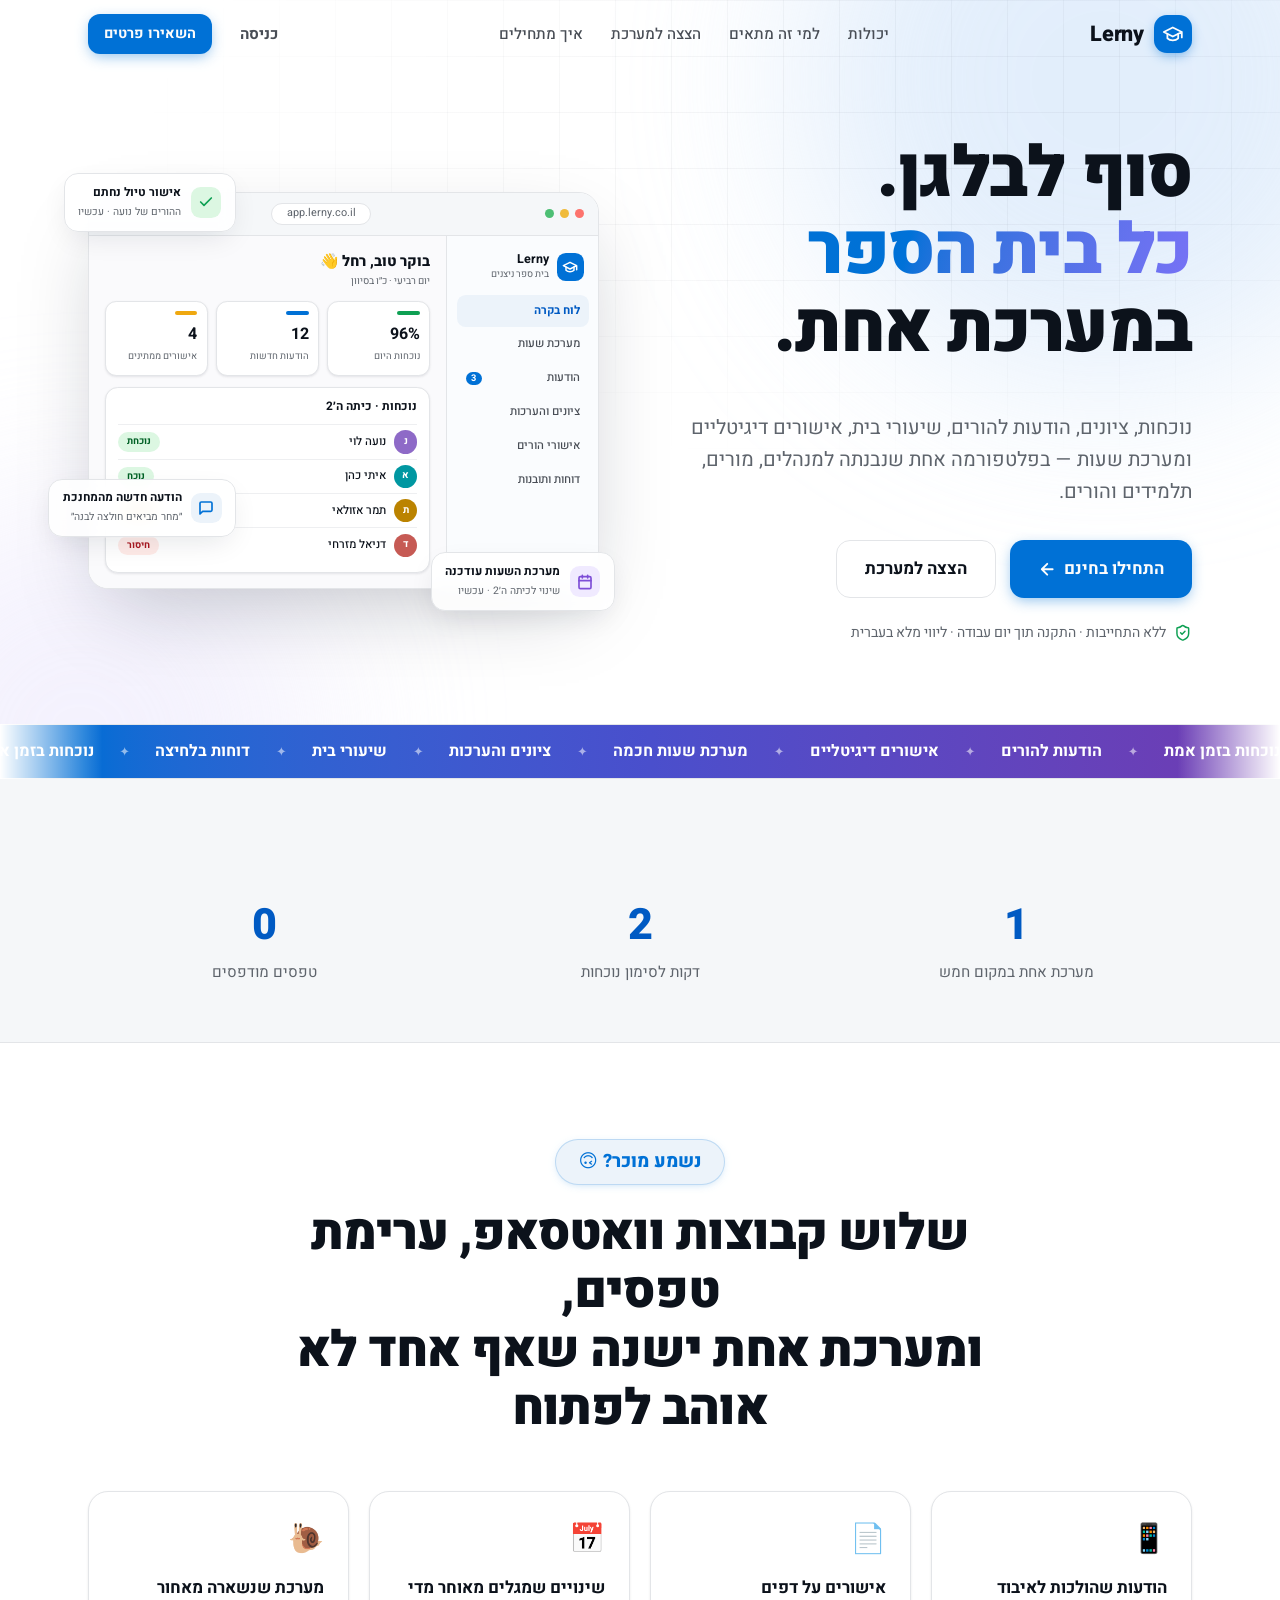
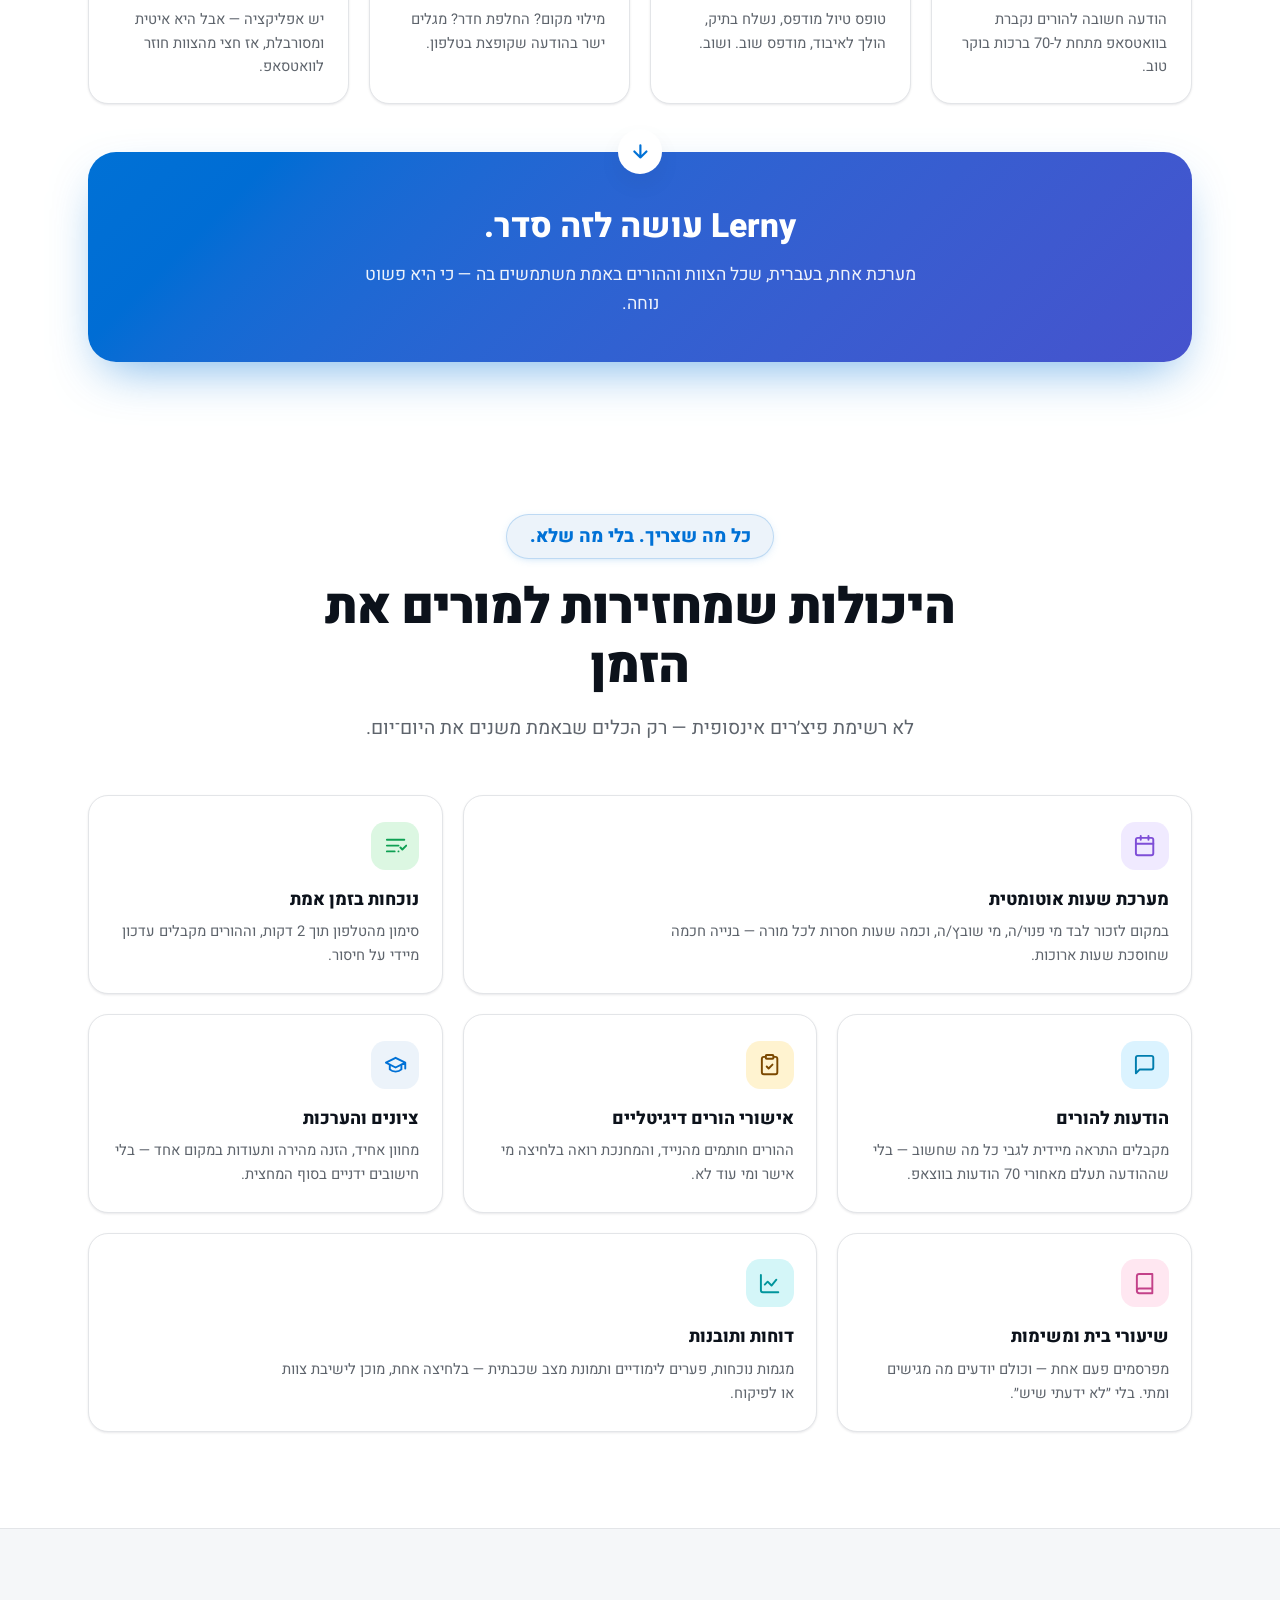
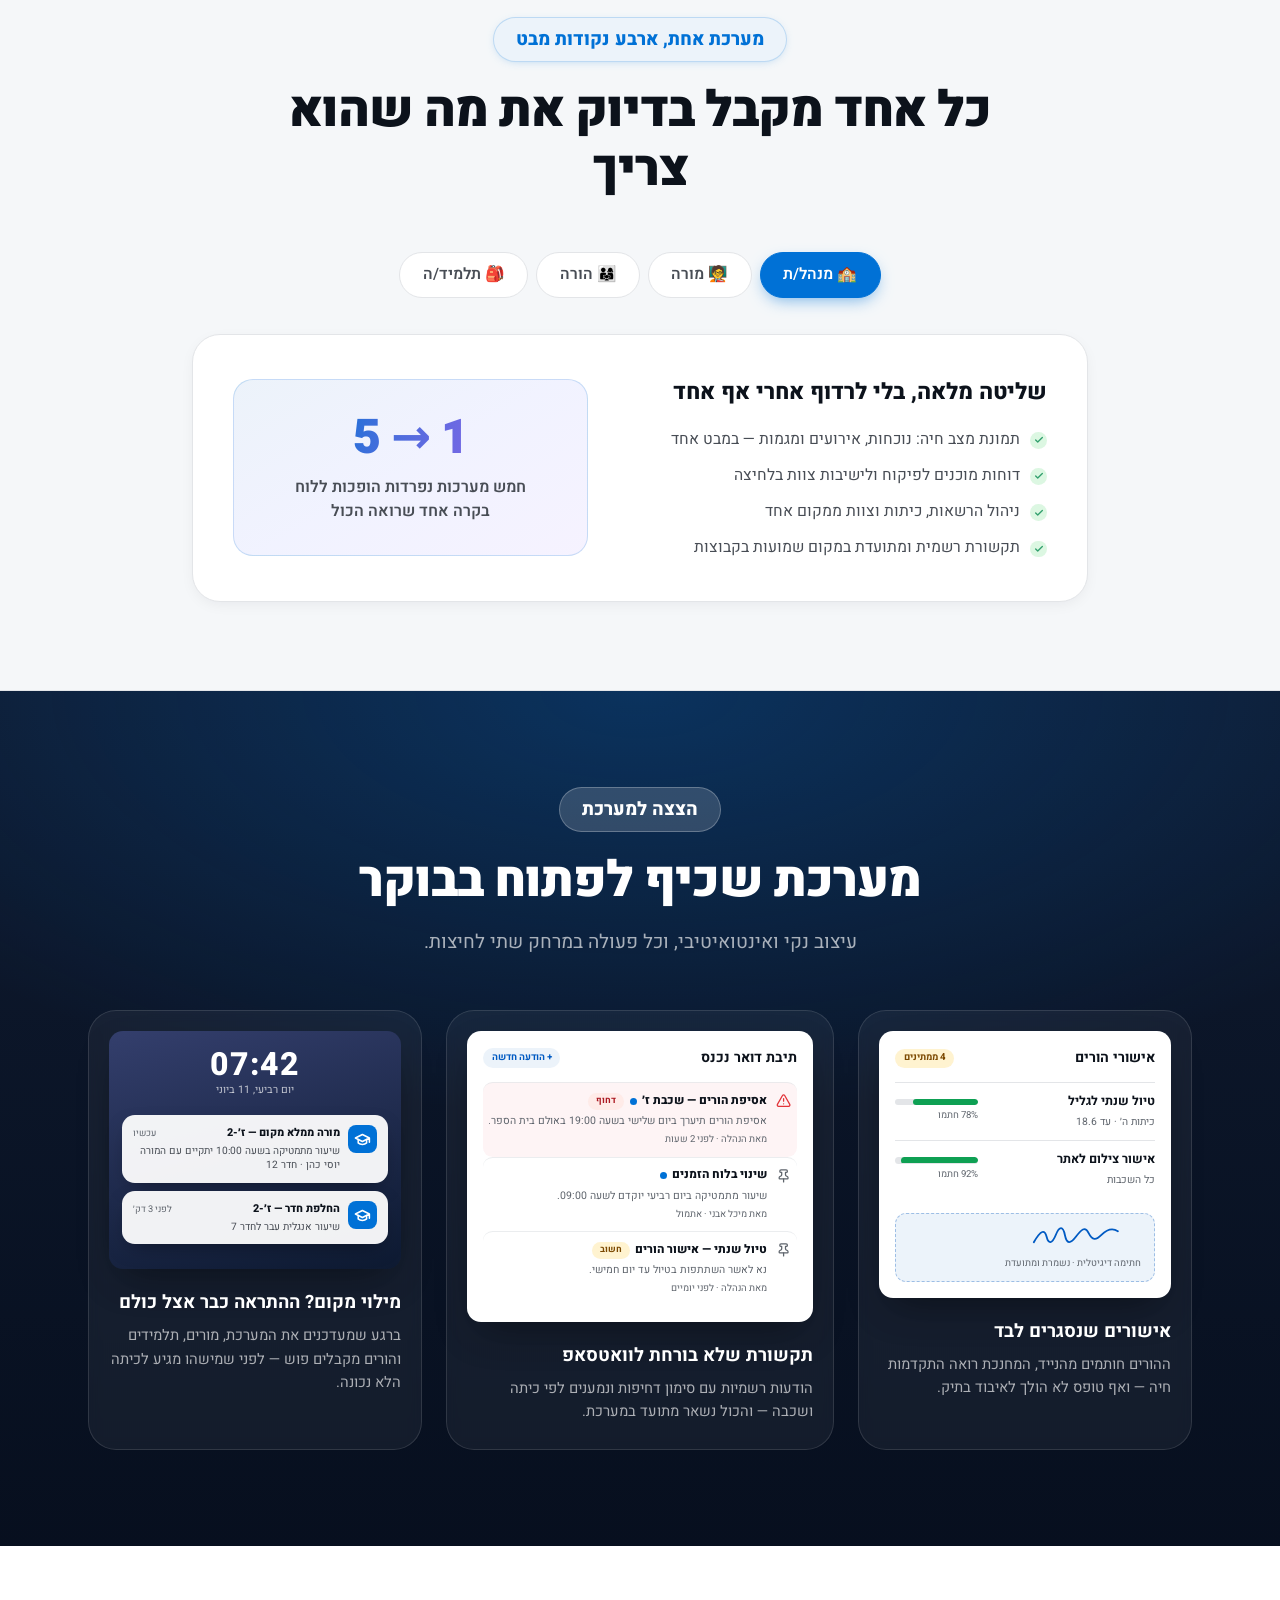
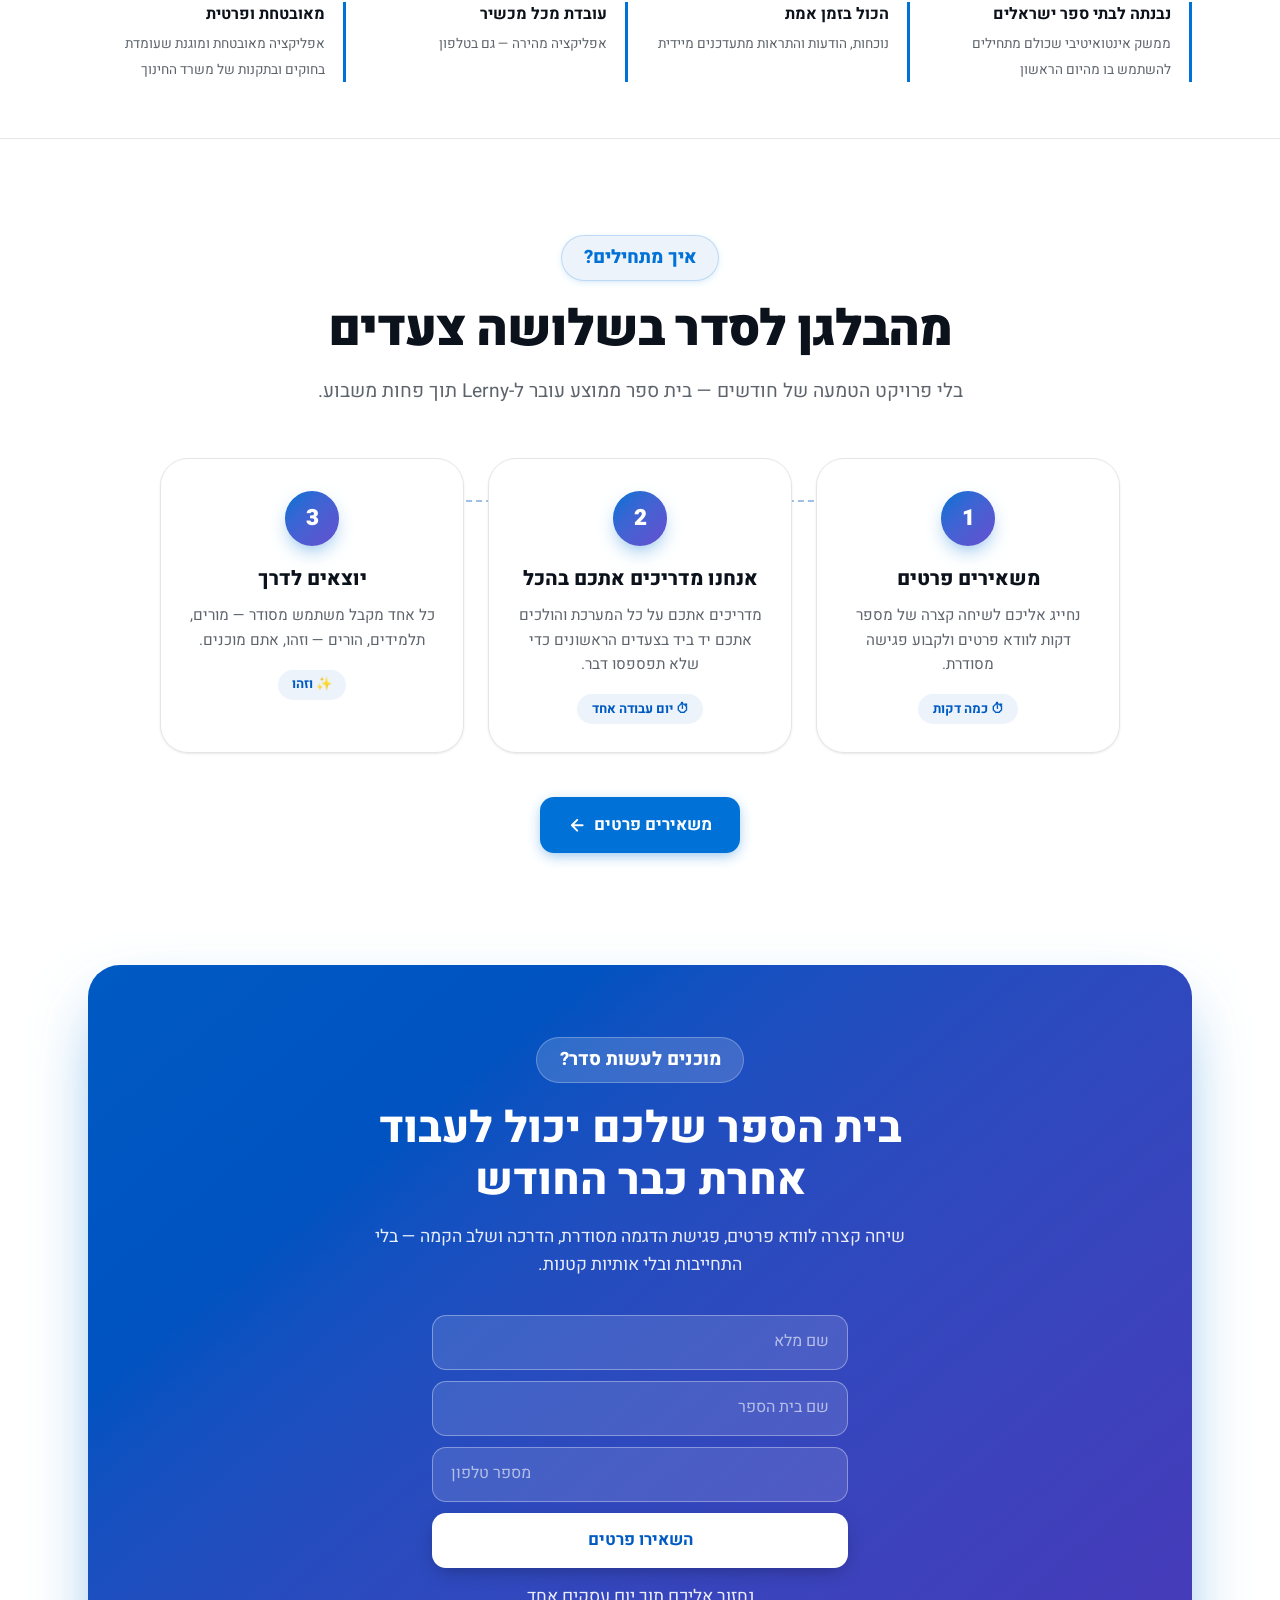
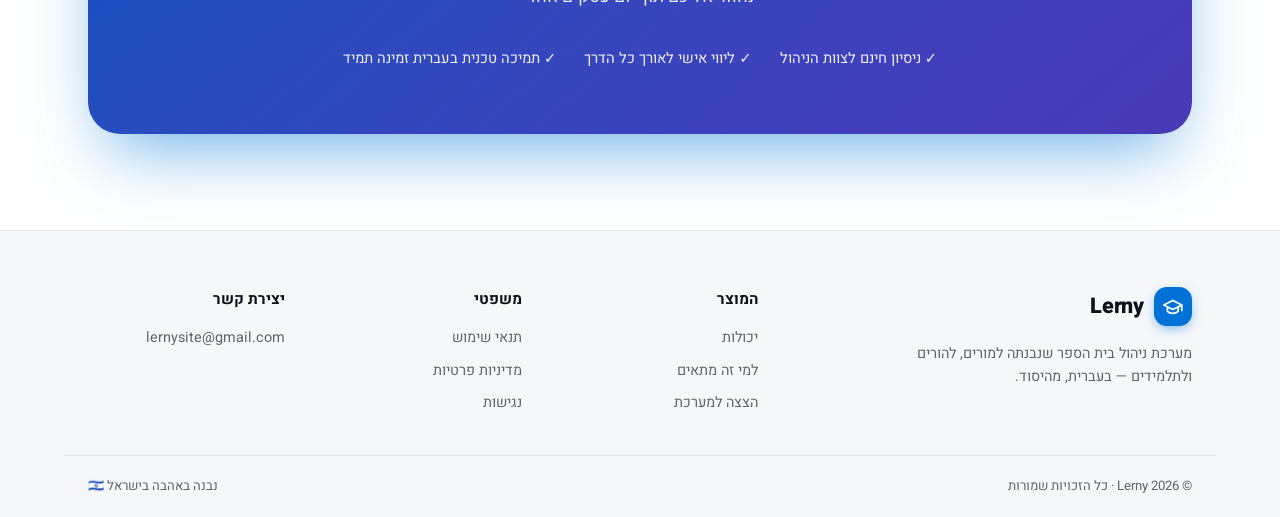
==== index.html @ c2b9a38f "הקשחת אבטחה לטופס: honeypot, הגבלת אורך ו-autocomplete - הוספת שדה honeypot מוסתר (company) לסינון ב" ====
<!doctype html>
<html lang="he" dir="rtl">
<head>
  <meta charset="utf-8" />
  <meta name="viewport" content="width=device-width, initial-scale=1" />
  <title>Lerny — כל בית הספר. מערכת אחת.</title>
  <meta name="description" content="Lerny מאחדת נוכחות, ציונים, הודעות להורים, שיעורי בית ומערכת שעות בפלטפורמה עברית אחת — מודרנית, פשוטה, ובנויה למורים." />
  <meta property="og:title" content="Lerny — מערכת ניהול בית ספר אחת לכל דבר" />
  <meta property="og:description" content="נוכחות, ציונים, הודעות, אישורי הורים ומערכת שעות — במקום אחד, בעברית, בזמן אמת." />
  <meta property="og:type" content="website" />
  <link rel="preconnect" href="https://fonts.googleapis.com" />
  <link rel="preconnect" href="https://fonts.gstatic.com" crossorigin />
  <link href="https://fonts.googleapis.com/css2?family=Heebo:wght@400;500;600;700;800;900&display=swap" rel="stylesheet" />
  <link rel="stylesheet" href="styles.css" />
  <link rel="icon" href="data:image/svg+xml,%3Csvg xmlns='http://www.w3.org/2000/svg' viewBox='0 0 32 32'%3E%3Crect width='32' height='32' rx='8' fill='%233e69dd'/%3E%3Cpath d='M16 8l9 4.5-9 4.5-9-4.5L16 8z' fill='white'/%3E%3Cpath d='M11 15.5v4c0 1.5 2.2 2.7 5 2.7s5-1.2 5-2.7v-4l-5 2.5-5-2.5z' fill='white' opacity='.85'/%3E%3C/svg%3E" />
</head>
<body>

<!-- ===== Header ===== -->
<header class="site-header" id="siteHeader">
  <div class="scroll-progress" id="scrollProgress" aria-hidden="true"></div>
  <div class="container header-inner">
    <a href="#" class="brand" aria-label="Lerny — דף הבית">
      <span class="brand-mark">
        <svg viewBox="0 0 24 24" fill="none" stroke="currentColor" stroke-width="2" stroke-linecap="round" stroke-linejoin="round" aria-hidden="true">
          <path d="M22 10v6M2 10l10-5 10 5-10 5z"/><path d="M6 12v5c3 3 9 3 12 0v-5"/>
        </svg>
      </span>
      <span class="brand-name">Lerny</span>
    </a>

    <nav class="main-nav" id="mainNav" aria-label="ניווט ראשי">
      <a href="#features">יכולות</a>
      <a href="#roles">למי זה מתאים</a>
      <a href="#preview">הצצה למערכת</a>
      <a href="#steps">איך מתחילים</a>
    </nav>

    <div class="header-actions">
      <a href="#pricing" class="btn btn-ghost">כניסה</a>
      <a href="#pricing" class="btn btn-primary btn-sm">השאירו פרטים</a>
      <button class="menu-toggle" id="menuToggle" aria-label="פתיחת תפריט" aria-expanded="false">
        <span></span><span></span><span></span>
      </button>
    </div>
  </div>
</header>

<!-- ===== Hero ===== -->
<section class="hero">
  <div class="hero-bg" aria-hidden="true">
    <div class="blob blob-1"></div>
    <div class="blob blob-2"></div>
    <div class="grid-overlay"></div>
  </div>

  <div class="container hero-inner">
    <div class="hero-copy-top reveal">
      <h1>סוף לבלגן.<br /><span class="text-gradient">כל בית הספר</span> במערכת אחת.</h1>
    </div>

    <!-- Hand-built mockup of the actual app dashboard -->
    <div class="hero-visual reveal" id="heroVisual" aria-hidden="true">
      <div class="app-frame float-slow" id="appFrame">
        <div class="app-titlebar">
          <span class="tb-dot"></span><span class="tb-dot"></span><span class="tb-dot"></span>
          <span class="tb-url">app.lerny.co.il</span>
        </div>
        <div class="app-body">
          <aside class="app-sidebar">
            <div class="app-logo">
              <span class="app-logo-mark">
                <svg viewBox="0 0 24 24" fill="none" stroke="currentColor" stroke-width="2.2" stroke-linecap="round" stroke-linejoin="round"><path d="M22 10v6M2 10l10-5 10 5-10 5z"/><path d="M6 12v5c3 3 9 3 12 0v-5"/></svg>
              </span>
              <span>
                <b>Lerny</b>
                <i>בית ספר ניצנים</i>
              </span>
            </div>
            <div class="app-nav">
              <span class="active">לוח בקרה</span>
              <span>מערכת שעות</span>
              <span>הודעות <em class="nav-badge">3</em></span>
              <span>ציונים והערכות</span>
              <span>אישורי הורים</span>
              <span>דוחות ותובנות</span>
            </div>
          </aside>
          <main class="app-main">
            <div class="app-page-title">בוקר טוב, רחל 👋<small>יום רביעי · כ״ו בסיוון</small></div>
            <div class="app-stats">
              <div class="app-stat">
                <i class="stat-ic ic-green"></i>
                <b>96%</b><span>נוכחות היום</span>
              </div>
              <div class="app-stat">
                <i class="stat-ic ic-blue"></i>
                <b>12</b><span>הודעות חדשות</span>
              </div>
              <div class="app-stat">
                <i class="stat-ic ic-amber"></i>
                <b>4</b><span>אישורים ממתינים</span>
              </div>
            </div>
            <div class="app-panel">
              <div class="app-panel-title">נוכחות · כיתה ה׳2</div>
              <div class="app-row"><span class="avatar av-1">נ</span> נועה לוי <em class="chip chip-green">נוכחת</em></div>
              <div class="app-row"><span class="avatar av-2">א</span> איתי כהן <em class="chip chip-green">נוכח</em></div>
              <div class="app-row"><span class="avatar av-3">ת</span> תמר אזולאי <em class="chip chip-amber">איחור</em></div>
              <div class="app-row"><span class="avatar av-4">ד</span> דניאל מזרחי <em class="chip chip-red">חיסור</em></div>
            </div>
          </main>
        </div>
      </div>

      <!-- Floating cards around the mockup -->
      <div class="float-card float-card-1 float-mid">
        <span class="fc-icon fc-green">
          <svg viewBox="0 0 24 24" fill="none" stroke="currentColor" stroke-width="2.5" stroke-linecap="round" stroke-linejoin="round"><path d="M20 6 9 17l-5-5"/></svg>
        </span>
        <span><b>אישור טיול נחתם</b><i>ההורים של נועה · עכשיו</i></span>
      </div>
      <div class="float-card float-card-2 float-fast">
        <span class="fc-icon fc-blue">
          <svg viewBox="0 0 24 24" fill="none" stroke="currentColor" stroke-width="2.5" stroke-linecap="round" stroke-linejoin="round"><path d="M21 15a2 2 0 0 1-2 2H7l-4 4V5a2 2 0 0 1 2-2h14a2 2 0 0 1 2 2z"/></svg>
        </span>
        <span><b>הודעה חדשה מהמחנכת</b><i>״מחר מביאים חולצה לבנה״</i></span>
      </div>
      <div class="float-card float-card-3 float-slow2">
        <span class="fc-icon fc-violet">
          <svg viewBox="0 0 24 24" fill="none" stroke="currentColor" stroke-width="2.5" stroke-linecap="round" stroke-linejoin="round"><rect width="18" height="18" x="3" y="4" rx="2"/><path d="M16 2v4M8 2v4M3 10h18"/></svg>
        </span>
        <span><b>מערכת השעות עודכנה</b><i>שינוי לכיתה ה׳2 · עכשיו</i></span>
      </div>
    </div>

    <div class="hero-copy-bot reveal">
      <p class="hero-sub">
        נוכחות, ציונים, הודעות להורים, שיעורי בית, אישורים דיגיטליים ומערכת שעות —
        בפלטפורמה אחת שנבנתה למנהלים, מורים, תלמידים והורים.
      </p>
      <div class="hero-ctas">
        <a href="#pricing" class="btn btn-primary btn-lg">התחילו בחינם<svg viewBox="0 0 24 24" fill="none" stroke="currentColor" stroke-width="2.5" stroke-linecap="round" stroke-linejoin="round" aria-hidden="true"><path d="M19 12H5M12 19l-7-7 7-7"/></svg></a>
        <a href="#preview" class="btn btn-outline btn-lg">הצצה למערכת</a>
      </div>
      <div class="hero-trust">
        <svg viewBox="0 0 24 24" fill="none" stroke="currentColor" stroke-width="2" stroke-linecap="round" stroke-linejoin="round" aria-hidden="true"><path d="M20 13c0 5-3.5 7.5-7.66 8.95a1 1 0 0 1-.67-.01C7.5 20.5 4 18 4 13V6a1 1 0 0 1 1-1c2 0 4.5-1.2 6.24-2.72a1.17 1.17 0 0 1 1.52 0C14.51 3.81 17 5 19 5a1 1 0 0 1 1 1z"/><path d="m9 12 2 2 4-4"/></svg>
        ללא התחייבות · התקנה תוך יום עבודה · ליווי מלא בעברית
      </div>
    </div>
  </div>
</section>

<!-- ===== Ticker strip ===== -->
<div class="ticker" aria-hidden="true">
  <div class="ticker-track">
    <span>נוכחות בזמן אמת</span><i>✦</i>
    <span>הודעות להורים</span><i>✦</i>
    <span>אישורים דיגיטליים</span><i>✦</i>
    <span>מערכת שעות חכמה</span><i>✦</i>
    <span>ציונים והערכות</span><i>✦</i>
    <span>שיעורי בית</span><i>✦</i>
    <span>דוחות בלחיצה</span><i>✦</i>
    <span>נוכחות בזמן אמת</span><i>✦</i>
    <span>הודעות להורים</span><i>✦</i>
    <span>אישורים דיגיטליים</span><i>✦</i>
    <span>מערכת שעות חכמה</span><i>✦</i>
    <span>ציונים והערכות</span><i>✦</i>
    <span>שיעורי בית</span><i>✦</i>
    <span>דוחות בלחיצה</span><i>✦</i>
  </div>
</div>

<!-- ===== Numbers that matter ===== -->
<section class="stats-bar">
  <div class="container">
    <p class="stats-kicker reveal">ככה נראה סדר, במספרים</p>
    <div class="stats-grid reveal">
      <div class="stat"><b data-count="1">0</b><span>מערכת אחת במקום חמש</span></div>
      <div class="stat"><b data-count="2">0</b><span>דקות לסימון נוכחות</span></div>
      <div class="stat"><b data-count="0">0</b><span>טפסים מודפסים</span></div>
    </div>
  </div>
</section>

<!-- ===== Problem → Solution ===== -->
<section class="problem" id="problem">
  <div class="container">
    <div class="section-head reveal">
      <span class="eyebrow">נשמע מוכר? 🙃</span>
      <h2>שלוש קבוצות וואטסאפ, ערימת טפסים,<br />ומערכת אחת ישנה שאף אחד לא אוהב לפתוח</h2>
    </div>

    <div class="problem-grid">
      <div class="problem-card reveal">
        <span class="problem-emoji">📱</span>
        <h3>הודעות שהולכות לאיבוד</h3>
        <p>הודעה חשובה להורים נקברת בוואטסאפ מתחת ל-70 ברכות בוקר טוב.</p>
      </div>
      <div class="problem-card reveal">
        <span class="problem-emoji">📄</span>
        <h3>אישורים על דפים</h3>
        <p>טופס טיול מודפס, נשלח בתיק, הולך לאיבוד, מודפס שוב. ושוב.</p>
      </div>
      <div class="problem-card reveal">
        <span class="problem-emoji">📅</span>
        <h3>שינויים שמגלים מאוחר מדי</h3>
        <p>מילוי מקום? החלפת חדר? מגלים ישר בהודעה שקופצת בטלפון.</p>
      </div>
      <div class="problem-card reveal">
        <span class="problem-emoji">🐌</span>
        <h3>מערכת שנשארה מאחור</h3>
        <p>יש אפליקציה — אבל היא איטית ומסורבלת, אז חצי מהצוות חוזר לוואטסאפ.</p>
      </div>
    </div>

    <div class="solution-banner reveal">
      <div class="solution-arrow" aria-hidden="true">
        <svg viewBox="0 0 24 24" fill="none" stroke="currentColor" stroke-width="2.5" stroke-linecap="round" stroke-linejoin="round"><path d="M12 5v14M5 12l7 7 7-7"/></svg>
      </div>
      <h3>Lerny עושה לזה סדר.</h3>
      <p>מערכת אחת, בעברית, שכל הצוות וההורים באמת משתמשים בה — כי היא פשוט נוחה.</p>
    </div>
  </div>
</section>

<!-- ===== Features ===== -->
<section class="features" id="features">
  <div class="container">
    <div class="section-head reveal">
      <span class="eyebrow">כל מה שצריך. בלי מה שלא.</span>
      <h2>היכולות שמחזירות למורים את הזמן</h2>
      <p class="section-sub">לא רשימת פיצ׳רים אינסופית — רק הכלים שבאמת משנים את היום־יום.</p>
    </div>

    <div class="features-grid">
      <article class="feature-card feature-wide feature-hot reveal">
        <span class="feature-icon fi-violet">
          <svg viewBox="0 0 24 24" fill="none" stroke="currentColor" stroke-width="2" stroke-linecap="round" stroke-linejoin="round"><rect width="18" height="18" x="3" y="4" rx="2"/><path d="M16 2v4M8 2v4M3 10h18"/></svg>
        </span>
        <h3>מערכת שעות אוטומטית</h3>
        <p>במקום לזכור לבד מי פנוי/ה, מי שובץ/ה, וכמה שעות חסרות לכל מורה — בנייה חכמה שחוסכת שעות ארוכות.</p>
      </article>

      <article class="feature-card reveal">
        <span class="feature-icon fi-green">
          <svg viewBox="0 0 24 24" fill="none" stroke="currentColor" stroke-width="2" stroke-linecap="round" stroke-linejoin="round"><path d="M11 18H3M15 18h.01M3 12h12M3 6h18"/><path d="m17 14 2 2 4-4" /></svg>
        </span>
        <h3>נוכחות בזמן אמת</h3>
        <p>סימון מהטלפון תוך 2 דקות, וההורים מקבלים עדכון מיידי על חיסור.</p>
      </article>

      <article class="feature-card reveal">
        <span class="feature-icon fi-sky">
          <svg viewBox="0 0 24 24" fill="none" stroke="currentColor" stroke-width="2" stroke-linecap="round" stroke-linejoin="round"><path d="M21 15a2 2 0 0 1-2 2H7l-4 4V5a2 2 0 0 1 2-2h14a2 2 0 0 1 2 2z"/></svg>
        </span>
        <h3>הודעות להורים</h3>
        <p>מקבלים התראה מיידית לגבי כל מה שחשוב — בלי שההודעה תעלם מאחורי 70 הודעות בווצאפ.</p>
      </article>

      <article class="feature-card reveal">
        <span class="feature-icon fi-amber">
          <svg viewBox="0 0 24 24" fill="none" stroke="currentColor" stroke-width="2" stroke-linecap="round" stroke-linejoin="round"><path d="M15 2H9a1 1 0 0 0-1 1v2a1 1 0 0 0 1 1h6a1 1 0 0 0 1-1V3a1 1 0 0 0-1-1z"/><path d="M16 4h2a2 2 0 0 1 2 2v14a2 2 0 0 1-2 2H6a2 2 0 0 1-2-2V6a2 2 0 0 1 2-2h2"/><path d="m9 14 2 2 4-4"/></svg>
        </span>
        <h3>אישורי הורים דיגיטליים</h3>
        <p>ההורים חותמים מהנייד, והמחנכת רואה בלחיצה מי אישר ומי עוד לא.</p>
      </article>

      <article class="feature-card reveal">
        <span class="feature-icon fi-blue">
          <svg viewBox="0 0 24 24" fill="none" stroke="currentColor" stroke-width="2" stroke-linecap="round" stroke-linejoin="round"><path d="M22 10v6M2 10l10-5 10 5-10 5z"/><path d="M6 12v5c3 3 9 3 12 0v-5"/></svg>
        </span>
        <h3>ציונים והערכות</h3>
        <p>מחוון אחיד, הזנה מהירה ותעודות במקום אחד — בלי חישובים ידניים בסוף המחצית.</p>
      </article>

      <article class="feature-card reveal">
        <span class="feature-icon fi-rose">
          <svg viewBox="0 0 24 24" fill="none" stroke="currentColor" stroke-width="2" stroke-linecap="round" stroke-linejoin="round"><path d="M4 19.5v-15A2.5 2.5 0 0 1 6.5 2H20v20H6.5a2.5 2.5 0 0 1 0-5H20"/></svg>
        </span>
        <h3>שיעורי בית ומשימות</h3>
        <p>מפרסמים פעם אחת — וכולם יודעים מה מגישים ומתי. בלי ״לא ידעתי שיש״.</p>
      </article>

      <article class="feature-card feature-wide reveal">
        <span class="feature-icon fi-teal">
          <svg viewBox="0 0 24 24" fill="none" stroke="currentColor" stroke-width="2" stroke-linecap="round" stroke-linejoin="round"><path d="M3 3v16a2 2 0 0 0 2 2h16"/><path d="M7 13l3-3 4 4 5-6"/></svg>
        </span>
        <h3>דוחות ותובנות</h3>
        <p>מגמות נוכחות, פערים לימודיים ותמונת מצב שכבתית — בלחיצה אחת, מוכן לישיבת צוות או לפיקוח.</p>
      </article>
    </div>
  </div>
</section>

<!-- ===== Role-based value ===== -->
<section class="roles" id="roles">
  <div class="container">
    <div class="section-head reveal">
      <span class="eyebrow">מערכת אחת, ארבע נקודות מבט</span>
      <h2>כל אחד מקבל בדיוק את מה שהוא צריך</h2>
    </div>

    <div class="roles-tabs reveal" role="tablist" aria-label="בחירת תפקיד">
      <button class="role-tab active" role="tab" aria-selected="true" data-role="principal">🏫 מנהל/ת</button>
      <button class="role-tab" role="tab" aria-selected="false" data-role="teacher">🧑‍🏫 מורה</button>
      <button class="role-tab" role="tab" aria-selected="false" data-role="parent">👨‍👩‍👧 הורה</button>
      <button class="role-tab" role="tab" aria-selected="false" data-role="student">🎒 תלמיד/ה</button>
    </div>

    <div class="role-panels reveal">
      <div class="role-panel active" data-role="principal" role="tabpanel">
        <div class="role-text">
          <h3>שליטה מלאה, בלי לרדוף אחרי אף אחד</h3>
          <ul>
            <li>תמונת מצב חיה: נוכחות, אירועים ומגמות — במבט אחד</li>
            <li>דוחות מוכנים לפיקוח ולישיבות צוות בלחיצה</li>
            <li>ניהול הרשאות, כיתות וצוות ממקום אחד</li>
            <li>תקשורת רשמית ומתועדת במקום שמועות בקבוצות</li>
          </ul>
        </div>
        <div class="role-stat">
          <b dir="ltr">5 → 1</b>
          <span>חמש מערכות נפרדות הופכות ללוח בקרה אחד שרואה הכול</span>
        </div>
      </div>

      <div class="role-panel" data-role="teacher" role="tabpanel">
        <div class="role-text">
          <h3>פחות ניירת, יותר הוראה</h3>
          <ul>
            <li>נוכחות, ציונים ושיעורי בית — הכול מהטלפון, גם באמצע שיעור</li>
            <li>הודעה אחת להורי הכיתה במקום עשרות הודעות פרטיות</li>
            <li>אישורי הורים נסגרים לבד — בלי לרדוף אחרי טפסים</li>
            <li>דוחות נוכחות ותובנות לימודיות — מוכנים בלחיצה אחת</li>
          </ul>
        </div>
        <div class="role-stat">
          <b>2 דקות</b>
          <span>מהרגע שנכנסים לכיתה ועד שהנוכחות מסומנת וההורים מעודכנים</span>
        </div>
      </div>

      <div class="role-panel" data-role="parent" role="tabpanel">
        <div class="role-text">
          <h3>סוף־סוף יודעים מה קורה בבית הספר</h3>
          <ul>
            <li>עדכון מיידי על נוכחות, ציונים והודעות — בלי לחייג לבית הספר</li>
            <li>חתימה דיגיטלית על אישורים תוך שניות, מכל מקום</li>
            <li>מערכת השעות ושיעורי הבית של הילד — תמיד בכיס</li>
            <li>כל ההתכתבות הרשמית עם בית הספר — מסודרת ומתועדת במקום אחד</li>
          </ul>
        </div>
        <div class="role-stat">
          <b>0 קבוצות</b>
          <span>כל מה שחשוב מגיע בערוץ רשמי אחד — בלי לסנן מאות הודעות</span>
        </div>
      </div>

      <div class="role-panel" data-role="student" role="tabpanel">
        <div class="role-text">
          <h3>הכול ברור, שום דבר לא מפתיע</h3>
          <ul>
            <li>מערכת שעות מעודכנת — כולל שינויים של הרגע האחרון</li>
            <li>שיעורי בית ומועדי הגשה במקום אחד, עם תזכורות</li>
            <li>ציונים והערכות ברגע שהם מתפרסמים</li>
            <li>עדכונים מהמחנכת — ישירות לטלפון, בלי לפספס כלום</li>
          </ul>
        </div>
        <div class="role-stat">
          <b>מקום אחד</b>
          <span>מערכת, שיעורי בית, ציונים ועדכונים — פותחים בבוקר ויודעים הכול</span>
        </div>
      </div>
    </div>
  </div>
</section>

<!-- ===== Live preview ===== -->
<section class="preview" id="preview">
  <div class="container">
    <div class="section-head section-head-light reveal">
      <span class="eyebrow eyebrow-light">הצצה למערכת</span>
      <h2>מערכת שכיף לפתוח בבוקר</h2>
      <p class="section-sub">עיצוב נקי ואינטואיטיבי, וכל פעולה במרחק שתי לחיצות.</p>
    </div>

    <div class="preview-grid">
      <div class="preview-card reveal" >
        <div class="mini-app">
          <div class="mini-head"><b>אישורי הורים</b><span class="chip chip-amber">4 ממתינים</span></div>
          <div class="mini-row">
            <span><b>טיול שנתי לגליל</b><i>כיתות ה׳ · עד 18.6</i></span>
            <span class="mini-progress"><i style="--p:78%"></i><em>78% חתמו</em></span>
          </div>
          <div class="mini-row">
            <span><b>אישור צילום לאתר</b><i>כל השכבות</i></span>
            <span class="mini-progress"><i style="--p:92%"></i><em>92% חתמו</em></span>
          </div>
          <div class="mini-signature">
            <svg viewBox="0 0 120 28" fill="none" stroke="currentColor" stroke-width="2" stroke-linecap="round"><path class="sig-path" d="M4 20c8-14 12-14 14-6s6 8 10-2 8-10 10 0 6 10 12 2 10-12 14-4 8 8 14 2 12-8 18-4"/></svg>
            <span>חתימה דיגיטלית · נשמרת ומתועדת</span>
          </div>
        </div>
        <h3>אישורים שנסגרים לבד</h3>
        <p>ההורים חותמים מהנייד, המחנכת רואה התקדמות חיה — ואף טופס לא הולך לאיבוד בתיק.</p>
      </div>

      <div class="preview-card reveal">
        <div class="mini-app">
          <div class="mini-head"><b>תיבת דואר נכנס</b><span class="chip chip-blue">+ הודעה חדשה</span></div>
          <div class="msg-item msg-urgent">
            <span class="msg-ic msg-ic-alert">
              <svg viewBox="0 0 24 24" fill="none" stroke="currentColor" stroke-width="2" stroke-linecap="round" stroke-linejoin="round"><path d="m21.73 18-8-14a2 2 0 0 0-3.48 0l-8 14A2 2 0 0 0 4 21h16a2 2 0 0 0 1.73-3Z"/><path d="M12 9v4M12 17h.01"/></svg>
            </span>
            <span class="msg-body">
              <b>אסיפת הורים — שכבת ז׳ <i class="msg-dot"></i><em class="chip chip-red">דחוף</em></b>
              <span class="msg-prev">אסיפת הורים תיערך ביום שלישי בשעה 19:00 באולם בית הספר.</span>
              <span class="msg-from">מאת הנהלה · לפני 2 שעות</span>
            </span>
          </div>
          <div class="msg-item">
            <span class="msg-ic">
              <svg viewBox="0 0 24 24" fill="none" stroke="currentColor" stroke-width="2" stroke-linecap="round" stroke-linejoin="round"><path d="M12 17v5"/><path d="M9 10.76a2 2 0 0 1-1.11 1.79l-1.78.9A2 2 0 0 0 5 15.24V16a1 1 0 0 0 1 1h12a1 1 0 0 0 1-1v-.76a2 2 0 0 0-1.11-1.79l-1.78-.9A2 2 0 0 1 15 10.76V7h1a2 2 0 0 0 0-4H8a2 2 0 0 0 0 4h1z"/></svg>
            </span>
            <span class="msg-body">
              <b>שינוי בלוח הזמנים <i class="msg-dot"></i></b>
              <span class="msg-prev">שיעור מתמטיקה ביום רביעי יוקדם לשעה 09:00.</span>
              <span class="msg-from">מאת מיכל אבני · אתמול</span>
            </span>
          </div>
          <div class="msg-item">
            <span class="msg-ic">
              <svg viewBox="0 0 24 24" fill="none" stroke="currentColor" stroke-width="2" stroke-linecap="round" stroke-linejoin="round"><path d="M12 17v5"/><path d="M9 10.76a2 2 0 0 1-1.11 1.79l-1.78.9A2 2 0 0 0 5 15.24V16a1 1 0 0 0 1 1h12a1 1 0 0 0 1-1v-.76a2 2 0 0 0-1.11-1.79l-1.78-.9A2 2 0 0 1 15 10.76V7h1a2 2 0 0 0 0-4H8a2 2 0 0 0 0 4h1z"/></svg>
            </span>
            <span class="msg-body">
              <b>טיול שנתי — אישור הורים <em class="chip chip-amber">חשוב</em></b>
              <span class="msg-prev">נא לאשר השתתפות בטיול עד יום חמישי.</span>
              <span class="msg-from">מאת הנהלה · לפני יומיים</span>
            </span>
          </div>
        </div>
        <h3>תקשורת שלא בורחת לוואטסאפ</h3>
        <p>הודעות רשמיות עם סימון דחיפות ונמענים לפי כיתה ושכבה — והכול נשאר מתועד במערכת.</p>
      </div>

      <div class="preview-card reveal">
        <div class="mini-app mini-app-dark">
          <div class="push-screen">
            <div class="push-clock">07:42</div>
            <div class="push-date">יום רביעי, 11 ביוני</div>
            <div class="push-note">
              <span class="push-app">
                <svg viewBox="0 0 24 24" fill="none" stroke="currentColor" stroke-width="2.2" stroke-linecap="round" stroke-linejoin="round"><path d="M22 10v6M2 10l10-5 10 5-10 5z"/><path d="M6 12v5c3 3 9 3 12 0v-5"/></svg>
              </span>
              <span class="push-text">
                <b>מורה ממלא מקום — ז׳-2<i>עכשיו</i></b>
                <span>שיעור מתמטיקה בשעה 10:00 יתקיים עם המורה יוסי כהן · חדר 12</span>
              </span>
            </div>
            <div class="push-note">
              <span class="push-app">
                <svg viewBox="0 0 24 24" fill="none" stroke="currentColor" stroke-width="2.2" stroke-linecap="round" stroke-linejoin="round"><path d="M22 10v6M2 10l10-5 10 5-10 5z"/><path d="M6 12v5c3 3 9 3 12 0v-5"/></svg>
              </span>
              <span class="push-text">
                <b>החלפת חדר — ז׳-2<i>לפני 3 דק׳</i></b>
                <span>שיעור אנגלית עבר לחדר 7</span>
              </span>
            </div>
          </div>
        </div>
        <h3>מילוי מקום? ההתראה כבר אצל כולם</h3>
        <p>ברגע שמעדכנים את המערכת, מורים, תלמידים והורים מקבלים פוש — לפני שמישהו מגיע לכיתה הלא נכונה.</p>
      </div>
    </div>
  </div>
</section>

<!-- ===== Differentiators strip ===== -->
<section class="diff">
  <div class="container diff-grid">
    <div class="diff-item reveal"><b>נבנתה לבתי ספר ישראלים</b><span>ממשק אינטואיטיבי שכולם מתחילים להשתמש בו מהיום הראשון</span></div>
    <div class="diff-item reveal"><b>הכול בזמן אמת</b><span>נוכחות, הודעות והתראות מתעדכנים מיידית</span></div>
    <div class="diff-item reveal"><b>עובדת מכל מכשיר</b><span>אפליקציה מהירה — גם בטלפון</span></div>
    <div class="diff-item reveal"><b>מאובטחת ופרטית</b><span>אפליקציה מאובטחת ומוגנת שעומדת בחוקים ובתקנות של משרד החינוך</span></div>
  </div>
</section>

<!-- ===== How to start ===== -->
<section class="steps" id="steps">
  <div class="container">
    <div class="section-head reveal">
      <span class="eyebrow">איך מתחילים?</span>
      <h2>מהבלגן לסדר בשלושה צעדים</h2>
      <p class="section-sub">בלי פרויקט הטמעה של חודשים — בית ספר ממוצע עובר ל-Lerny תוך פחות משבוע.</p>
    </div>

    <div class="steps-grid">
      <div class="step-card reveal">
        <span class="step-num">1</span>
        <h3>משאירים פרטים</h3>
        <p>נחייג אליכם לשיחה קצרה של מספר דקות לוודא פרטים ולקבוע פגישה מסודרת.</p>
        <span class="step-time">⏱ כמה דקות</span>
      </div>
      <div class="step-card reveal">
        <span class="step-num">2</span>
        <h3>אנחנו מדריכים אתכם בהכל</h3>
        <p>מדריכים אתכם על כל המערכת והולכים אתכם יד ביד בצעדים הראשונים כדי שלא תפספסו דבר.</p>
        <span class="step-time">⏱ יום עבודה אחד</span>
      </div>
      <div class="step-card reveal">
        <span class="step-num">3</span>
        <h3>יוצאים לדרך</h3>
        <p>כל אחד מקבל משתמש מסודר — מורים, תלמידים, הורים — וזהו, אתם מוכנים.</p>
        <span class="step-time">✨ וזהו</span>
      </div>
    </div>

    <div class="steps-cta reveal">
      <a href="#pricing" class="btn btn-primary btn-lg">משאירים פרטים<svg viewBox="0 0 24 24" fill="none" stroke="currentColor" stroke-width="2.5" stroke-linecap="round" stroke-linejoin="round" aria-hidden="true"><path d="M19 12H5M12 19l-7-7 7-7"/></svg></a>
    </div>
  </div>
</section>

<!-- ===== Pricing / CTA ===== -->
<section class="pricing" id="pricing">
  <div class="container">
    <div class="pricing-card reveal">
      <div class="pricing-bg" aria-hidden="true"></div>
      <span class="eyebrow eyebrow-light">מוכנים לעשות סדר?</span>
      <h2>בית הספר שלכם יכול לעבוד אחרת כבר החודש</h2>
      <p>שיחה קצרה לוודא פרטים, פגישת הדגמה מסודרת, הדרכה ושלב הקמה — בלי התחייבות ובלי אותיות קטנות.</p>

      <form class="cta-form" id="ctaForm">
        <input type="text" id="fieldName" placeholder="שם מלא" aria-label="שם מלא" maxlength="80" autocomplete="name" required />
        <input type="text" id="fieldSchool" placeholder="שם בית הספר" aria-label="שם בית הספר" maxlength="120" autocomplete="organization" required />
        <input type="tel" id="fieldPhone" inputmode="tel" placeholder="מספר טלפון" aria-label="מספר טלפון" pattern="[0-9\-\+\s]{7,15}" maxlength="15" autocomplete="tel" required />
        <input type="text" id="fieldCompany" name="company" tabindex="-1" autocomplete="off" aria-hidden="true" class="hp-field" />
        <button type="submit" class="btn btn-light btn-lg">השאירו פרטים</button>
      </form>
      <p class="form-note" id="formNote">נחזור אליכם תוך יום עסקים אחד</p>

      <div class="pricing-points">
        <span>✓ ניסיון חינם לצוות הניהול</span>
        <span>✓ ליווי אישי לאורך כל הדרך</span>
        <span>✓ תמיכה טכנית בעברית זמינה תמיד</span>
      </div>
    </div>
  </div>
</section>

<!-- ===== Footer ===== -->
<footer class="site-footer">
  <div class="container footer-inner">
    <div class="footer-brand">
      <a href="#" class="brand">
        <span class="brand-mark">
          <svg viewBox="0 0 24 24" fill="none" stroke="currentColor" stroke-width="2" stroke-linecap="round" stroke-linejoin="round" aria-hidden="true"><path d="M22 10v6M2 10l10-5 10 5-10 5z"/><path d="M6 12v5c3 3 9 3 12 0v-5"/></svg>
        </span>
        <span class="brand-name">Lerny</span>
      </a>
      <p>מערכת ניהול בית הספר שנבנתה למורים, להורים ולתלמידים — בעברית, מהיסוד.</p>
    </div>
    <div class="footer-col">
      <b>המוצר</b>
      <a href="#features">יכולות</a>
      <a href="#roles">למי זה מתאים</a>
      <a href="#preview">הצצה למערכת</a>
    </div>
    <div class="footer-col">
      <b>משפטי</b>
      <a href="terms.html">תנאי שימוש</a>
      <a href="privacy.html">מדיניות פרטיות</a>
      <a href="#">נגישות</a>
    </div>
    <div class="footer-col">
      <b>יצירת קשר</b>
      <a href="mailto:lernysite@gmail.com">lernysite@gmail.com</a>
    </div>
  </div>
  <div class="container footer-bottom">
    <span>© <span id="year"></span> Lerny · כל הזכויות שמורות</span>
    <span>נבנה באהבה בישראל 🇮🇱</span>
  </div>
</footer>

<script src="script.js"></script>
</body>
</html>
---- styles.css ----
/* =====================================================
   Lerny Landing — standalone stylesheet
   Brand tokens mirrored from the Lerny app design system
   ===================================================== */

:root {
  --primary: oklch(0.55 0.18 252);
  --primary-strong: oklch(0.48 0.19 252);
  --primary-soft: oklch(0.96 0.012 252);
  --primary-fg: oklch(0.99 0 0);

  --ink: oklch(0.18 0.02 260);
  --ink-soft: oklch(0.42 0.015 260);
  --muted: oklch(0.5 0.015 260);
  --bg: oklch(1 0 0);
  --bg-soft: oklch(0.975 0.004 260);
  --border: oklch(0.92 0.005 260);

  --success: oklch(0.62 0.16 152);
  --success-soft: oklch(0.95 0.04 152);
  --warning: oklch(0.78 0.16 78);
  --warning-soft: oklch(0.97 0.05 85);
  --warning-ink: oklch(0.45 0.11 70);
  --destructive: oklch(0.6 0.21 25);
  --destructive-soft: oklch(0.96 0.03 25);
  --violet: oklch(0.55 0.2 295);
  --violet-soft: oklch(0.95 0.04 295);
  --teal: oklch(0.6 0.12 200);
  --teal-soft: oklch(0.95 0.035 200);
  --sky-soft: oklch(0.95 0.03 230);

  --radius: 0.875rem;
  --radius-lg: 1.25rem;
  --radius-xl: 1.75rem;

  --shadow-card: 0 1px 2px 0 rgb(15 23 42 / 0.04), 0 1px 3px 0 rgb(15 23 42 / 0.06);
  --shadow-soft: 0 4px 16px -4px rgb(15 23 42 / 0.08);
  --shadow-pop: 0 10px 30px -8px rgb(15 23 42 / 0.12);
  --shadow-hero: 0 30px 80px -20px rgb(15 23 42 / 0.25);

  --font: "Heebo", ui-sans-serif, system-ui, sans-serif;
  --container: 72rem;
}

* { box-sizing: border-box; margin: 0; padding: 0; }

html { scroll-behavior: smooth; }

body {
  font-family: var(--font);
  color: var(--ink);
  background: var(--bg);
  line-height: 1.6;
  -webkit-font-smoothing: antialiased;
  overflow-x: hidden;
}

img, svg { display: block; }
a { color: inherit; text-decoration: none; }
ul { list-style: none; }
button { font: inherit; cursor: pointer; border: 0; background: none; }

.container {
  max-width: var(--container);
  margin-inline: auto;
  padding-inline: 1.5rem;
}

/* ---------- Buttons ---------- */
.btn {
  display: inline-flex;
  align-items: center;
  justify-content: center;
  gap: 0.5rem;
  font-weight: 700;
  border-radius: calc(var(--radius) - 0.125rem);
  padding: 0.65rem 1.25rem;
  font-size: 0.95rem;
  transition: transform 0.15s ease, box-shadow 0.2s ease, background-color 0.2s ease, color 0.2s ease;
  white-space: nowrap;
}
.btn svg { width: 1.1em; height: 1.1em; }
.btn:active { transform: scale(0.97); }

.btn-primary {
  background: var(--primary);
  color: var(--primary-fg);
  box-shadow: 0 4px 14px -2px color-mix(in oklab, var(--primary) 45%, transparent);
}
.btn-primary:hover {
  background: var(--primary-strong);
  box-shadow: 0 8px 24px -4px color-mix(in oklab, var(--primary) 55%, transparent);
  transform: translateY(-1px);
}
.btn-outline {
  border: 1.5px solid var(--border);
  color: var(--ink);
  background: var(--bg);
}
.btn-outline:hover { border-color: var(--primary); color: var(--primary); }
.btn-ghost { color: var(--ink-soft); }
.btn-ghost:hover { color: var(--primary); }
.btn-light {
  background: white;
  color: var(--primary-strong);
  box-shadow: 0 6px 20px -6px rgb(0 0 0 / 0.35);
}
.btn-light:hover { transform: translateY(-1px); box-shadow: 0 10px 28px -6px rgb(0 0 0 / 0.4); }
.btn-lg { padding: 0.9rem 1.75rem; font-size: 1.05rem; border-radius: var(--radius); }
.btn-sm { padding: 0.5rem 1rem; font-size: 0.9rem; }

/* ---------- Header ---------- */
.site-header {
  position: fixed;
  inset-inline: 0;
  top: 0;
  z-index: 50;
  transition: background-color 0.25s ease, box-shadow 0.25s ease, backdrop-filter 0.25s ease;
}
.site-header.scrolled {
  background: color-mix(in oklab, var(--bg) 82%, transparent);
  backdrop-filter: blur(14px);
  -webkit-backdrop-filter: blur(14px);
  box-shadow: 0 1px 0 var(--border), var(--shadow-card);
}
.scroll-progress {
  position: absolute;
  top: 0;
  inset-inline: 0;
  height: 3px;
  background: linear-gradient(90deg, oklch(0.6 0.17 320), oklch(0.62 0.19 280), var(--primary));
  transform: scaleX(0);
  transform-origin: right;
  transition: transform 0.1s linear;
}
.header-inner {
  display: flex;
  align-items: center;
  justify-content: space-between;
  gap: 1rem;
  height: 4.25rem;
}
.brand { display: inline-flex; align-items: center; gap: 0.6rem; }
.brand-mark {
  display: inline-flex;
  align-items: center;
  justify-content: center;
  width: 2.4rem;
  height: 2.4rem;
  border-radius: 0.8rem;
  background: var(--primary);
  color: var(--primary-fg);
  box-shadow: 0 4px 12px -2px color-mix(in oklab, var(--primary) 50%, transparent);
}
.brand-mark svg { width: 1.35rem; height: 1.35rem; }
.brand-name { font-size: 1.35rem; font-weight: 800; letter-spacing: -0.01em; }

.main-nav { display: flex; gap: 1.75rem; }
.main-nav a {
  font-size: 0.95rem;
  font-weight: 500;
  color: var(--ink-soft);
  transition: color 0.15s ease;
}
.main-nav a:hover { color: var(--primary); }

.header-actions { display: flex; align-items: center; gap: 0.5rem; }

.menu-toggle {
  display: none;
  flex-direction: column;
  gap: 5px;
  padding: 0.5rem;
}
.menu-toggle span {
  width: 22px; height: 2px;
  background: var(--ink);
  border-radius: 2px;
  transition: transform 0.2s ease, opacity 0.2s ease;
}
.menu-toggle.open span:nth-child(1) { transform: translateY(7px) rotate(45deg); }
.menu-toggle.open span:nth-child(2) { opacity: 0; }
.menu-toggle.open span:nth-child(3) { transform: translateY(-7px) rotate(-45deg); }

/* ---------- Hero ---------- */
.hero {
  position: relative;
  padding: 8.5rem 0 5rem;
  overflow: hidden;
}
.hero-bg { position: absolute; inset: 0; pointer-events: none; }
.blob {
  position: absolute;
  border-radius: 50%;
  filter: blur(90px);
  opacity: 0.55;
  animation: blob-drift 16s ease-in-out infinite alternate;
}
.blob-1 {
  width: 38rem; height: 38rem;
  top: -14rem; right: -8rem;
  background: color-mix(in oklab, var(--primary) 22%, white);
}
.blob-2 {
  width: 30rem; height: 30rem;
  bottom: -16rem; left: -10rem;
  background: color-mix(in oklab, var(--violet) 14%, white);
  animation-delay: -8s;
  animation-duration: 20s;
}
@keyframes blob-drift {
  0% { transform: translate(0, 0) scale(1); }
  50% { transform: translate(-3rem, 2.5rem) scale(1.08); }
  100% { transform: translate(2rem, -2rem) scale(0.95); }
}
.grid-overlay {
  position: absolute; inset: 0;
  background-image:
    linear-gradient(to left, color-mix(in oklab, var(--ink) 4%, transparent) 1px, transparent 1px),
    linear-gradient(to bottom, color-mix(in oklab, var(--ink) 4%, transparent) 1px, transparent 1px);
  background-size: 3.5rem 3.5rem;
  mask-image: radial-gradient(ellipse 80% 60% at 70% 20%, black 30%, transparent 75%);
  -webkit-mask-image: radial-gradient(ellipse 80% 60% at 70% 20%, black 30%, transparent 75%);
}

.hero-inner {
  position: relative;
  display: grid;
  grid-template-columns: 1.05fr 1fr;
  grid-template-areas: "top visual" "bot visual";
  grid-template-rows: auto 1fr;
  column-gap: 3.5rem;
  row-gap: 1.5rem;
}
.hero-copy-top { grid-area: top; align-self: end; }
.hero-copy-bot { grid-area: bot; align-self: start; }
.hero-visual   { grid-area: visual; align-self: center; }

.hero-badge {
  display: inline-flex;
  align-items: center;
  gap: 0.55rem;
  font-size: 0.85rem;
  font-weight: 600;
  color: var(--primary-strong);
  background: var(--primary-soft);
  border: 1px solid color-mix(in oklab, var(--primary) 22%, transparent);
  border-radius: 999px;
  padding: 0.4rem 1rem;
  margin-bottom: 1.5rem;
}
.pulse-dot {
  width: 8px; height: 8px;
  border-radius: 50%;
  background: var(--primary);
  animation: pulse 2s ease-in-out infinite;
}
@keyframes pulse {
  0%, 100% { box-shadow: 0 0 0 0 color-mix(in oklab, var(--primary) 45%, transparent); }
  50% { box-shadow: 0 0 0 7px color-mix(in oklab, var(--primary) 0%, transparent); }
}

.hero h1 {
  font-size: clamp(2.7rem, 5.6vw, 4.4rem);
  font-weight: 900;
  line-height: 1.1;
  letter-spacing: -0.02em;
  margin-bottom: 1.25rem;
}
.text-gradient {
  background: linear-gradient(105deg, var(--primary) 10%, oklch(0.62 0.19 280) 45%, oklch(0.6 0.17 320) 70%, var(--primary) 95%);
  background-size: 220% 100%;
  -webkit-background-clip: text;
  background-clip: text;
  color: transparent;
  animation: gradient-slide 6s ease-in-out infinite;
}
@keyframes gradient-slide {
  0%, 100% { background-position: 0% 50%; }
  50% { background-position: 100% 50%; }
}
.hero-sub {
  font-size: 1.25rem;
  color: var(--muted);
  max-width: 34rem;
  margin-bottom: 2rem;
}
.hero-ctas { display: flex; gap: 0.85rem; flex-wrap: wrap; margin-bottom: 1.5rem; }
.hero-trust {
  display: flex;
  align-items: center;
  gap: 0.5rem;
  font-size: 0.875rem;
  color: var(--muted);
}
.hero-trust svg { width: 1.1rem; height: 1.1rem; color: var(--success); flex-shrink: 0; }

/* --- App mockup frame --- */
.hero-visual { position: relative; perspective: 1200px; }
.app-frame {
  background: var(--bg);
  border: 1px solid var(--border);
  border-radius: var(--radius-lg);
  box-shadow: var(--shadow-hero);
  overflow: hidden;
  font-size: 0.72rem;
  transition: transform 0.25s ease-out;
  will-change: transform;
}
.app-titlebar {
  display: flex;
  align-items: center;
  gap: 6px;
  padding: 0.6rem 0.9rem;
  border-bottom: 1px solid var(--border);
  background: var(--bg-soft);
}
.tb-dot { width: 9px; height: 9px; border-radius: 50%; background: var(--border); }
.tb-dot:nth-child(1) { background: oklch(0.72 0.17 25); }
.tb-dot:nth-child(2) { background: oklch(0.82 0.15 85); }
.tb-dot:nth-child(3) { background: oklch(0.72 0.15 152); }
.tb-url {
  margin-inline: auto;
  font-size: 0.68rem;
  color: var(--muted);
  background: var(--bg);
  border: 1px solid var(--border);
  border-radius: 999px;
  padding: 0.1rem 0.9rem;
  direction: ltr;
}
.app-body { display: grid; grid-template-columns: 9.5rem 1fr; min-height: 21rem; }

.app-sidebar {
  border-inline-end: 1px solid var(--border);
  background: oklch(0.99 0.003 260);
  padding: 0.8rem 0.6rem;
}
.app-logo { display: flex; align-items: center; gap: 0.45rem; padding: 0.2rem 0.3rem 0.8rem; }
.app-logo-mark {
  display: inline-flex; align-items: center; justify-content: center;
  width: 1.7rem; height: 1.7rem;
  border-radius: 0.55rem;
  background: var(--primary); color: white;
}
.app-logo-mark svg { width: 1rem; height: 1rem; }
.app-logo b { display: block; font-size: 0.78rem; line-height: 1.2; }
.app-logo i { display: block; font-style: normal; font-size: 0.6rem; color: var(--muted); }
.app-nav { display: flex; flex-direction: column; gap: 2px; }
.app-nav span {
  display: flex; align-items: center; justify-content: space-between;
  padding: 0.42rem 0.55rem;
  border-radius: 0.55rem;
  color: var(--ink-soft);
  font-weight: 500;
}
.app-nav span.active {
  background: var(--primary-soft);
  color: var(--primary-strong);
  font-weight: 700;
}
.nav-badge {
  font-style: normal;
  background: var(--primary);
  color: white;
  font-size: 0.58rem;
  font-weight: 700;
  border-radius: 999px;
  padding: 0 0.35rem;
  line-height: 1.5;
}

.app-main { padding: 0.9rem 1rem; background: color-mix(in oklab, var(--bg-soft) 55%, white); }
.app-page-title { font-size: 0.92rem; font-weight: 800; margin-bottom: 0.7rem; }
.app-page-title small { display: block; font-size: 0.62rem; font-weight: 400; color: var(--muted); }
.app-stats { display: grid; grid-template-columns: repeat(3, 1fr); gap: 0.5rem; margin-bottom: 0.7rem; }
.app-stat {
  background: white;
  border: 1px solid var(--border);
  border-radius: 0.7rem;
  padding: 0.55rem 0.6rem;
  box-shadow: var(--shadow-card);
}
.app-stat b { display: block; font-size: 1rem; }
.app-stat span { font-size: 0.6rem; color: var(--muted); }
.stat-ic { display: block; width: 1.4rem; height: 0.3rem; border-radius: 999px; margin-bottom: 0.4rem; }
.ic-green { background: var(--success); }
.ic-blue { background: var(--primary); }
.ic-amber { background: var(--warning); }

.app-panel {
  background: white;
  border: 1px solid var(--border);
  border-radius: 0.8rem;
  padding: 0.65rem 0.75rem;
  box-shadow: var(--shadow-card);
}
.app-panel-title { font-weight: 700; font-size: 0.74rem; margin-bottom: 0.45rem; }
.app-row {
  display: flex; align-items: center; gap: 0.5rem;
  padding: 0.32rem 0;
  border-top: 1px solid color-mix(in oklab, var(--border) 60%, transparent);
  font-weight: 500;
}
.avatar {
  display: inline-flex; align-items: center; justify-content: center;
  width: 1.45rem; height: 1.45rem;
  border-radius: 50%;
  font-size: 0.62rem; font-weight: 700;
  color: white;
  flex-shrink: 0;
}
.av-1 { background: oklch(0.6 0.14 300); }
.av-2 { background: oklch(0.6 0.14 200); }
.av-3 { background: oklch(0.65 0.14 80); }
.av-4 { background: oklch(0.6 0.14 25); }

.chip {
  margin-inline-start: auto;
  font-style: normal;
  font-size: 0.6rem;
  font-weight: 700;
  border-radius: 999px;
  padding: 0.12rem 0.55rem;
}
.chip-green { background: var(--success-soft); color: oklch(0.42 0.13 152); }
.chip-amber { background: var(--warning-soft); color: var(--warning-ink); }
.chip-red { background: var(--destructive-soft); color: oklch(0.48 0.18 25); }
.chip-blue { background: var(--primary-soft); color: var(--primary-strong); }
.chip-violet { background: var(--violet-soft); color: oklch(0.45 0.17 295); }

/* --- Floating cards --- */
.float-card {
  position: absolute;
  display: flex;
  align-items: center;
  gap: 0.6rem;
  background: color-mix(in oklab, white 88%, transparent);
  backdrop-filter: blur(8px);
  border: 1px solid var(--border);
  border-radius: var(--radius);
  padding: 0.6rem 0.85rem;
  box-shadow: var(--shadow-pop);
  font-size: 0.72rem;
}
.float-card b { display: block; font-size: 0.74rem; }
.float-card i { font-style: normal; color: var(--muted); font-size: 0.65rem; }
.fc-icon {
  display: inline-flex; align-items: center; justify-content: center;
  width: 1.9rem; height: 1.9rem;
  border-radius: 0.6rem;
  flex-shrink: 0;
}
.fc-icon svg { width: 1rem; height: 1rem; }
.fc-green { background: var(--success-soft); color: var(--success); }
.fc-blue { background: var(--primary-soft); color: var(--primary); }
.fc-violet { background: var(--violet-soft); color: var(--violet); }
.float-card-1 { top: -1.2rem; left: -1.5rem; }
.float-card-2 { bottom: 3.2rem; left: -2.5rem; }
.float-card-3 { bottom: -1.4rem; right: -1rem; }

@keyframes floaty { 0%, 100% { transform: translateY(0); } 50% { transform: translateY(-9px); } }
.float-slow { animation: floaty 7s ease-in-out infinite; }
.float-slow2 { animation: floaty 6s ease-in-out 0.8s infinite; }
.float-mid { animation: floaty 5.2s ease-in-out 0.4s infinite; }
.float-fast { animation: floaty 4.5s ease-in-out 1.2s infinite; }

/* ---------- Ticker strip ---------- */
.ticker {
  overflow: hidden;
  border-block: 1px solid var(--border);
  background: linear-gradient(90deg, var(--primary) 0%, oklch(0.5 0.19 275) 50%, oklch(0.48 0.18 300) 100%);
  padding: 0.85rem 0;
  -webkit-mask-image: linear-gradient(90deg, transparent, black 8%, black 92%, transparent);
  mask-image: linear-gradient(90deg, transparent, black 8%, black 92%, transparent);
}
.ticker-track {
  display: flex;
  align-items: center;
  gap: 1.6rem;
  width: max-content;
  animation: ticker-scroll 28s linear infinite;
}
.ticker:hover .ticker-track { animation-play-state: paused; }
.ticker-track span {
  color: white;
  font-weight: 700;
  font-size: 1rem;
  white-space: nowrap;
}
.ticker-track i {
  font-style: normal;
  color: rgb(255 255 255 / 0.55);
  font-size: 0.8rem;
}
@keyframes ticker-scroll {
  from { transform: translateX(0); }
  to { transform: translateX(50%); }
}

/* ---------- Stats bar ---------- */
.stats-bar {
  border-bottom: 1px solid var(--border);
  background: var(--bg-soft);
  padding: 3.5rem 0;
}
.stats-kicker {
  text-align: center;
  font-size: 1.1rem;
  font-weight: 700;
  color: var(--ink-soft);
  letter-spacing: 0.02em;
  margin-bottom: 1.75rem;
}
.stats-grid {
  display: grid;
  grid-template-columns: repeat(3, 1fr);
  gap: 1.5rem;
  text-align: center;
}
.stat b {
  display: block;
  font-size: clamp(1.9rem, 3.5vw, 2.7rem);
  font-weight: 800;
  color: var(--primary-strong);
  letter-spacing: -0.02em;
  font-variant-numeric: tabular-nums;
}
.stat span { color: var(--muted); font-size: 0.95rem; }

/* ---------- Sections (shared) ---------- */
section { scroll-margin-top: 5rem; }
.section-head { text-align: center; max-width: 44rem; margin: 0 auto 3.25rem; }
.eyebrow {
  display: inline-block;
  font-size: clamp(1rem, 1.6vw, 1.15rem);
  font-weight: 800;
  color: var(--primary);
  background: var(--primary-soft);
  border: 1px solid color-mix(in oklab, var(--primary) 20%, transparent);
  border-radius: 999px;
  padding: 0.45rem 1.4rem;
  margin-bottom: 1.25rem;
  box-shadow: 0 2px 10px -4px color-mix(in oklab, var(--primary) 35%, transparent);
}
.eyebrow-light { background: rgb(255 255 255 / 0.16); color: white; border-color: rgb(255 255 255 / 0.25); box-shadow: none; }
.section-head h2 {
  font-size: clamp(2rem, 4.2vw, 3.1rem);
  font-weight: 900;
  line-height: 1.18;
  letter-spacing: -0.02em;
}
.section-sub { color: var(--muted); font-size: 1.2rem; margin-top: 1rem; }

/* ---------- Problem ---------- */
.problem { padding: 6rem 0 4.5rem; }
.problem-grid {
  display: grid;
  grid-template-columns: repeat(4, 1fr);
  gap: 1.25rem;
}
.problem-card {
  background: var(--bg);
  border: 1px solid var(--border);
  border-radius: var(--radius-lg);
  padding: 1.5rem;
  box-shadow: var(--shadow-card);
  transition: transform 0.2s ease, box-shadow 0.25s ease;
}
.problem-card:hover { transform: translateY(-4px); box-shadow: var(--shadow-pop); }
.problem-emoji { font-size: 1.8rem; display: block; margin-bottom: 0.8rem; }
.problem-card h3 { font-size: 1.05rem; font-weight: 700; margin-bottom: 0.4rem; }
.problem-card p { font-size: 0.92rem; color: var(--muted); }

.solution-banner {
  margin-top: 3rem;
  text-align: center;
  background: linear-gradient(135deg, var(--primary) 0%, oklch(0.5 0.19 275) 50%, var(--primary) 100%);
  background-size: 220% 220%;
  animation: gradient-slide 9s ease-in-out infinite;
  color: white;
  border-radius: var(--radius-xl);
  padding: 3rem 2rem 2.75rem;
  position: relative;
  box-shadow: 0 20px 50px -16px color-mix(in oklab, var(--primary) 55%, transparent);
}
.solution-arrow {
  position: absolute;
  top: -1.4rem;
  inset-inline: 0;
  margin-inline: auto;
  width: 2.8rem; height: 2.8rem;
  display: flex; align-items: center; justify-content: center;
  background: white;
  color: var(--primary);
  border-radius: 50%;
  box-shadow: var(--shadow-pop);
}
.solution-arrow svg { width: 1.3rem; height: 1.3rem; }
.solution-banner h3 { font-size: clamp(1.5rem, 3vw, 2.1rem); font-weight: 800; margin-bottom: 0.5rem; }
.solution-banner p { font-size: 1.1rem; opacity: 0.92; max-width: 36rem; margin-inline: auto; }

/* ---------- Features (bento grid) ---------- */
.features { padding: 5rem 0 6rem; }
.features-grid {
  display: grid;
  grid-template-columns: repeat(3, 1fr);
  gap: 1.25rem;
}
.feature-wide {
  grid-column: span 2;
  background: linear-gradient(135deg, color-mix(in oklab, var(--primary-soft) 70%, white) 0%, white 65%);
  border-color: color-mix(in oklab, var(--primary) 20%, var(--border));
}
.feature-wide h3 { font-size: 1.3rem; }
.feature-wide p { font-size: 1rem; max-width: 32rem; }
.feature-hot {
  background: linear-gradient(135deg, color-mix(in oklab, var(--violet-soft) 75%, white) 0%, white 65%);
  border-color: color-mix(in oklab, var(--violet) 30%, var(--border));
}
.feature-hot:hover { border-color: color-mix(in oklab, var(--violet) 50%, var(--border)); }
.feature-card {
  position: relative;
  background: var(--bg);
  border: 1px solid var(--border);
  border-radius: var(--radius-lg);
  padding: 1.6rem 1.4rem;
  box-shadow: var(--shadow-card);
  transition: transform 0.2s ease, box-shadow 0.25s ease, border-color 0.25s ease;
}
.feature-card:hover {
  transform: translateY(-5px);
  box-shadow: var(--shadow-pop);
  border-color: color-mix(in oklab, var(--primary) 30%, var(--border));
}
.feature-icon {
  display: inline-flex; align-items: center; justify-content: center;
  width: 3rem; height: 3rem;
  border-radius: 0.9rem;
  margin-bottom: 1rem;
  transition: transform 0.3s cubic-bezier(0.34, 1.56, 0.64, 1);
}
.feature-card:hover .feature-icon { transform: scale(1.15) rotate(-8deg); }
.feature-icon svg { width: 1.45rem; height: 1.45rem; }
.fi-green { background: var(--success-soft); color: var(--success); }
.fi-blue { background: var(--primary-soft); color: var(--primary); }
.fi-sky { background: var(--sky-soft); color: oklch(0.55 0.13 230); }
.fi-amber { background: var(--warning-soft); color: var(--warning-ink); }
.fi-rose { background: oklch(0.95 0.03 350); color: oklch(0.58 0.18 350); }
.fi-violet { background: var(--violet-soft); color: var(--violet); }
.fi-teal { background: var(--teal-soft); color: var(--teal); }
.feature-card h3 { font-size: 1.1rem; font-weight: 800; margin-bottom: 0.4rem; }
.feature-card p { font-size: 0.92rem; color: var(--muted); }

/* ---------- Roles ---------- */
.roles { padding: 5.5rem 0; background: var(--bg-soft); border-block: 1px solid var(--border); }
.roles-tabs {
  display: flex;
  justify-content: center;
  gap: 0.5rem;
  flex-wrap: wrap;
  margin-bottom: 2.25rem;
}
.role-tab {
  font-weight: 600;
  font-size: 0.98rem;
  color: var(--ink-soft);
  background: var(--bg);
  border: 1.5px solid var(--border);
  border-radius: 999px;
  padding: 0.6rem 1.4rem;
  transition: all 0.2s ease;
}
.role-tab:hover { border-color: var(--primary); color: var(--primary); }
.role-tab.active {
  background: var(--primary);
  border-color: var(--primary);
  color: white;
  box-shadow: 0 6px 16px -4px color-mix(in oklab, var(--primary) 50%, transparent);
}

.role-panels { max-width: 56rem; margin-inline: auto; }
.role-panel {
  display: none;
  grid-template-columns: 1.2fr 1fr;
  gap: 2rem;
  background: var(--bg);
  border: 1px solid var(--border);
  border-radius: var(--radius-xl);
  padding: 2.5rem;
  box-shadow: var(--shadow-soft);
}
.role-panel.active { display: grid; animation: panel-in 0.35s ease; }
@keyframes panel-in {
  from { opacity: 0; transform: translateY(10px); }
  to { opacity: 1; transform: translateY(0); }
}
.role-text h3 { font-size: 1.4rem; font-weight: 800; margin-bottom: 1rem; }
.role-text ul { display: flex; flex-direction: column; gap: 0.7rem; }
.role-text li {
  position: relative;
  padding-inline-start: 1.7rem;
  color: var(--ink-soft);
  font-size: 0.98rem;
}
.role-text li::before {
  content: "";
  position: absolute;
  inset-inline-start: 0;
  top: 0.32rem;
  width: 1.05rem; height: 1.05rem;
  border-radius: 50%;
  background: var(--success-soft);
  background-image: url("data:image/svg+xml,%3Csvg xmlns='http://www.w3.org/2000/svg' viewBox='0 0 24 24' fill='none' stroke='%2333a06e' stroke-width='3.2' stroke-linecap='round' stroke-linejoin='round'%3E%3Cpath d='M20 6 9 17l-5-5'/%3E%3C/svg%3E");
  background-size: 60%;
  background-position: center;
  background-repeat: no-repeat;
}
.role-stat {
  align-self: center;
  text-align: center;
  background: linear-gradient(150deg, var(--primary-soft) 0%, color-mix(in oklab, var(--violet-soft) 60%, white) 100%);
  border: 1px solid color-mix(in oklab, var(--primary) 18%, transparent);
  border-radius: var(--radius-lg);
  padding: 2rem 1.6rem;
}
.role-stat b {
  display: block;
  font-size: clamp(2.2rem, 4vw, 3rem);
  font-weight: 900;
  letter-spacing: -0.02em;
  line-height: 1.1;
  margin-bottom: 0.6rem;
  background: linear-gradient(105deg, var(--primary) 20%, oklch(0.6 0.19 290) 80%);
  -webkit-background-clip: text;
  background-clip: text;
  color: transparent;
}
.role-stat span {
  font-size: 1rem;
  font-weight: 600;
  color: var(--ink-soft);
  line-height: 1.5;
  display: block;
  max-width: 16rem;
  margin-inline: auto;
}

/* ---------- Preview ---------- */
.preview {
  padding: 6rem 0;
  background:
    radial-gradient(ellipse 70% 50% at 50% 0%, color-mix(in oklab, var(--primary) 28%, transparent), transparent),
    linear-gradient(180deg, oklch(0.22 0.045 262) 0%, oklch(0.17 0.035 262) 100%);
  color: white;
}
.section-head-light h2 { color: white; }
.section-head-light .section-sub { color: rgb(255 255 255 / 0.65); }

.preview-grid {
  display: grid;
  grid-template-columns: repeat(3, 1fr);
  gap: 1.5rem;
}
.preview-card {
  background: rgb(255 255 255 / 0.05);
  border: 1px solid rgb(255 255 255 / 0.12);
  border-radius: var(--radius-xl);
  padding: 1.25rem 1.25rem 1.6rem;
  backdrop-filter: blur(6px);
  transition: transform 0.2s ease, border-color 0.25s ease, background-color 0.25s ease;
}
.preview-card:hover {
  transform: translateY(-5px);
  border-color: rgb(255 255 255 / 0.25);
  background: rgb(255 255 255 / 0.08);
}
.preview-card h3 { font-size: 1.15rem; font-weight: 700; margin: 1.2rem 0 0.4rem; }
.preview-card > p { font-size: 0.92rem; color: rgb(255 255 255 / 0.65); }

.mini-app {
  background: white;
  color: var(--ink);
  border-radius: var(--radius);
  padding: 1rem;
  font-size: 0.78rem;
  box-shadow: 0 16px 40px -12px rgb(0 0 0 / 0.45);
  min-height: 13.5rem;
}
.mini-head {
  display: flex; align-items: center; justify-content: space-between;
  font-size: 0.88rem;
  margin-bottom: 0.8rem;
}
.mini-row {
  display: flex; align-items: center; justify-content: space-between; gap: 0.6rem;
  padding: 0.55rem 0;
  border-top: 1px solid var(--border);
}
.mini-row b { display: block; font-size: 0.78rem; }
.mini-row i { font-style: normal; font-size: 0.65rem; color: var(--muted); }
.mini-progress { width: 5.2rem; flex-shrink: 0; }
.mini-progress i {
  display: block;
  height: 0.4rem;
  background: var(--border);
  border-radius: 999px;
  overflow: hidden;
  position: relative;
}
.mini-progress i::after {
  content: "";
  position: absolute;
  inset-block: 0;
  inset-inline-start: 0;
  width: var(--p, 50%);
  background: var(--success);
  border-radius: 999px;
}
.mini-progress em { font-style: normal; font-size: 0.6rem; color: var(--muted); }

.mini-signature {
  margin-top: 0.9rem;
  border: 1.5px dashed color-mix(in oklab, var(--primary) 35%, var(--border));
  border-radius: 0.7rem;
  background: var(--primary-soft);
  padding: 0.6rem 0.8rem 0.5rem;
  color: var(--primary-strong);
}
.mini-signature svg { width: 7rem; height: 1.6rem; margin-bottom: 0.2rem; }
.sig-path {
  stroke-dasharray: 240;
  stroke-dashoffset: 240;
}
.in-view .sig-path { animation: sig-draw 2.2s ease-out 0.4s forwards; }
@keyframes sig-draw { to { stroke-dashoffset: 0; } }
.mini-signature span { font-size: 0.6rem; color: var(--muted); }

/* --- Messages inbox (mirrors the real app's תיבת דואר נכנס) --- */
.msg-item {
  display: flex;
  align-items: flex-start;
  gap: 0.55rem;
  padding: 0.55rem 0.35rem;
  border-top: 1px solid color-mix(in oklab, var(--border) 70%, transparent);
  border-radius: 0.6rem;
}
.msg-urgent { background: color-mix(in oklab, var(--destructive) 5%, transparent); }
.msg-ic {
  display: inline-flex;
  margin-top: 0.1rem;
  color: var(--muted);
  flex-shrink: 0;
}
.msg-ic svg { width: 0.95rem; height: 0.95rem; }
.msg-ic-alert { color: var(--destructive); }
.msg-body { flex: 1; min-width: 0; }
.msg-body > b {
  display: flex;
  align-items: center;
  gap: 0.35rem;
  font-size: 0.74rem;
  font-weight: 800;
}
.msg-dot {
  width: 7px; height: 7px;
  border-radius: 50%;
  background: var(--primary);
  flex-shrink: 0;
}
.msg-body .chip { margin-inline-start: 0; padding: 0.08rem 0.5rem; font-size: 0.56rem; }
.msg-prev {
  display: block;
  font-size: 0.66rem;
  color: var(--muted);
  white-space: nowrap;
  overflow: hidden;
  text-overflow: ellipsis;
  margin-top: 0.15rem;
}
.msg-from { display: block; font-size: 0.6rem; color: var(--muted); margin-top: 0.15rem; }

/* --- Push notifications mockup (lock-screen style) --- */
.mini-app-dark { background: transparent; padding: 0; box-shadow: none; }
.push-screen {
  background: linear-gradient(165deg, oklch(0.38 0.08 272) 0%, oklch(0.22 0.05 262) 100%);
  border-radius: var(--radius);
  padding: 1rem 0.8rem 1.1rem;
  text-align: center;
  min-height: 13.5rem;
  box-shadow: 0 16px 40px -12px rgb(0 0 0 / 0.45);
}
.push-clock {
  color: white;
  font-size: 2rem;
  font-weight: 800;
  letter-spacing: 0.02em;
  line-height: 1.1;
  font-variant-numeric: tabular-nums;
}
.push-date { color: rgb(255 255 255 / 0.72); font-size: 0.66rem; margin-bottom: 1rem; }
.push-note {
  display: flex;
  align-items: flex-start;
  gap: 0.5rem;
  text-align: start;
  background: rgb(255 255 255 / 0.94);
  border-radius: 0.8rem;
  padding: 0.6rem 0.7rem;
  margin-bottom: 0.5rem;
  box-shadow: 0 8px 22px -10px rgb(0 0 0 / 0.5);
}
.in-view .push-note { animation: push-in 0.55s cubic-bezier(0.22, 1, 0.36, 1) both; }
.in-view .push-note:nth-child(3) { animation-delay: 0.35s; }
.in-view .push-note:nth-child(4) { animation-delay: 0.85s; }
@keyframes push-in {
  from { opacity: 0; transform: translateY(-14px) scale(0.96); }
  to { opacity: 1; transform: translateY(0) scale(1); }
}
.push-app {
  display: inline-flex;
  align-items: center;
  justify-content: center;
  width: 1.8rem; height: 1.8rem;
  border-radius: 0.5rem;
  background: var(--primary);
  color: white;
  flex-shrink: 0;
}
.push-app svg { width: 1.05rem; height: 1.05rem; }
.push-text { flex: 1; min-width: 0; }
.push-text > b {
  display: flex;
  justify-content: space-between;
  align-items: baseline;
  gap: 0.5rem;
  font-size: 0.68rem;
  font-weight: 800;
  color: var(--ink);
}
.push-text > b i {
  font-style: normal;
  font-weight: 400;
  font-size: 0.58rem;
  color: var(--muted);
  flex-shrink: 0;
}
.push-text > span {
  display: block;
  font-size: 0.64rem;
  color: var(--ink-soft);
  line-height: 1.45;
  margin-top: 0.1rem;
}

/* ---------- Differentiators ---------- */
.diff { padding: 3.5rem 0; border-bottom: 1px solid var(--border); }
.diff-grid {
  display: grid;
  grid-template-columns: repeat(4, 1fr);
  gap: 1.5rem;
}
.diff-item {
  padding-inline-start: 1.1rem;
  border-inline-start: 3px solid var(--primary);
}
.diff-item b { display: block; font-size: 1rem; margin-bottom: 0.2rem; }
.diff-item span { font-size: 0.85rem; color: var(--muted); }

/* ---------- Steps (how to start) ---------- */
.steps { padding: 6rem 0; }
.steps-grid {
  position: relative;
  display: grid;
  grid-template-columns: repeat(3, 1fr);
  gap: 1.5rem;
  max-width: 60rem;
  margin-inline: auto;
}
.steps-grid::before {
  content: "";
  position: absolute;
  top: 2.6rem;
  inset-inline: 12%;
  border-top: 2.5px dashed color-mix(in oklab, var(--primary) 35%, var(--border));
  z-index: 0;
}
.step-card {
  position: relative;
  z-index: 1;
  text-align: center;
  background: var(--bg);
  border: 1px solid var(--border);
  border-radius: var(--radius-xl);
  padding: 2rem 1.5rem 1.75rem;
  box-shadow: var(--shadow-card);
  transition: transform 0.25s ease, box-shadow 0.25s ease, border-color 0.25s ease;
}
.step-card:hover {
  transform: translateY(-6px);
  box-shadow: var(--shadow-pop);
  border-color: color-mix(in oklab, var(--primary) 30%, var(--border));
}
.step-num {
  display: inline-flex;
  align-items: center;
  justify-content: center;
  width: 3.4rem; height: 3.4rem;
  border-radius: 50%;
  font-size: 1.4rem;
  font-weight: 900;
  color: white;
  background: linear-gradient(135deg, var(--primary) 0%, oklch(0.52 0.19 285) 100%);
  box-shadow: 0 8px 20px -6px color-mix(in oklab, var(--primary) 55%, transparent);
  margin-bottom: 1.1rem;
  transition: transform 0.3s cubic-bezier(0.34, 1.56, 0.64, 1);
}
.step-card:hover .step-num { transform: scale(1.12) rotate(6deg); }
.step-card h3 { font-size: 1.25rem; font-weight: 800; margin-bottom: 0.5rem; }
.step-card p { font-size: 0.95rem; color: var(--muted); margin-bottom: 1.1rem; }
.step-time {
  display: inline-block;
  font-size: 0.82rem;
  font-weight: 700;
  color: var(--primary-strong);
  background: var(--primary-soft);
  border-radius: 999px;
  padding: 0.3rem 0.9rem;
}
.steps-cta { text-align: center; margin-top: 2.75rem; }

/* ---------- Pricing / CTA ---------- */
.pricing { padding: 1rem 0 6rem; }
.pricing-card {
  position: relative;
  overflow: hidden;
  text-align: center;
  background: linear-gradient(140deg, var(--primary-strong) 0%, oklch(0.45 0.19 278) 40%, oklch(0.42 0.18 295) 70%, var(--primary-strong) 100%);
  background-size: 220% 220%;
  animation: gradient-slide 11s ease-in-out infinite;
  color: white;
  border-radius: 2rem;
  padding: 4.5rem 2rem 4rem;
  box-shadow: 0 30px 70px -20px color-mix(in oklab, var(--primary) 60%, transparent);
}
.pricing-bg {
  position: absolute; inset: 0;
  background-image:
    radial-gradient(circle at 85% 15%, rgb(255 255 255 / 0.14), transparent 40%),
    radial-gradient(circle at 10% 90%, rgb(255 255 255 / 0.1), transparent 35%);
  pointer-events: none;
}
.pricing-card > * { position: relative; }
.pricing-card h2 {
  font-size: clamp(1.8rem, 3.8vw, 2.7rem);
  font-weight: 800;
  line-height: 1.2;
  max-width: 38rem;
  margin: 0 auto 1rem;
}
.pricing-card > p {
  font-size: 1.1rem;
  opacity: 0.9;
  max-width: 36rem;
  margin: 0 auto 2.25rem;
}
.cta-form {
  display: flex;
  flex-direction: column;
  gap: 0.7rem;
  align-items: stretch;
  max-width: 26rem;
  margin: 0 auto 0.9rem;
}
.cta-form input {
  flex: 1;
  min-width: 0;
  font: inherit;
  border: 1.5px solid rgb(255 255 255 / 0.35);
  background: rgb(255 255 255 / 0.12);
  color: white;
  border-radius: var(--radius);
  padding: 0.85rem 1.1rem;
  outline: none;
  transition: border-color 0.2s ease, background-color 0.2s ease;
}
.hp-field {
  position: absolute !important;
  left: -9999px !important;
  width: 1px;
  height: 1px;
  opacity: 0;
  pointer-events: none;
}
.cta-form input::placeholder { color: rgb(255 255 255 / 0.6); }
.cta-form input:focus { border-color: white; background: rgb(255 255 255 / 0.18); }
.form-note { font-size: 0.85rem; opacity: 0.75; }
.form-note.success { opacity: 1; font-weight: 700; }
.pricing-points {
  display: flex;
  justify-content: center;
  gap: 1.75rem;
  flex-wrap: wrap;
  margin-top: 2.25rem;
  font-size: 0.92rem;
  opacity: 0.92;
}

/* ---------- Footer ---------- */
.site-footer { border-top: 1px solid var(--border); background: var(--bg-soft); }
.footer-inner {
  display: grid;
  grid-template-columns: 2fr 1fr 1fr 1fr;
  gap: 2.5rem;
  padding: 3.5rem 1.5rem 2.5rem;
}
.footer-brand p {
  margin-top: 1rem;
  font-size: 0.9rem;
  color: var(--muted);
  max-width: 18rem;
}
.footer-col { display: flex; flex-direction: column; gap: 0.6rem; }
.footer-col b { font-size: 0.95rem; margin-bottom: 0.3rem; }
.footer-col a { font-size: 0.9rem; color: var(--muted); transition: color 0.15s ease; }
.footer-col a:hover { color: var(--primary); }
.footer-bottom {
  display: flex;
  justify-content: space-between;
  gap: 1rem;
  flex-wrap: wrap;
  padding-block: 1.25rem;
  border-top: 1px solid var(--border);
  font-size: 0.82rem;
  color: var(--muted);
}

/* ---------- Reveal on scroll ---------- */
.reveal {
  opacity: 0;
  transform: translateY(22px);
  transition: opacity 0.6s ease, transform 0.6s cubic-bezier(0.22, 1, 0.36, 1);
}
.reveal.in-view { opacity: 1; transform: translateY(0); }

/* Stagger siblings inside grids */
.problem-grid .reveal:nth-child(2), .features-grid .reveal:nth-child(2),
.preview-grid .reveal:nth-child(2), .steps-grid .reveal:nth-child(2),
.diff-grid .reveal:nth-child(2) { transition-delay: 0.08s; }
.problem-grid .reveal:nth-child(3), .features-grid .reveal:nth-child(3),
.preview-grid .reveal:nth-child(3), .steps-grid .reveal:nth-child(3),
.diff-grid .reveal:nth-child(3) { transition-delay: 0.16s; }
.problem-grid .reveal:nth-child(4), .features-grid .reveal:nth-child(4),
.diff-grid .reveal:nth-child(4) { transition-delay: 0.24s; }
.features-grid .reveal:nth-child(5) { transition-delay: 0.1s; }
.features-grid .reveal:nth-child(6) { transition-delay: 0.18s; }
.features-grid .reveal:nth-child(7) { transition-delay: 0.26s; }

@media (prefers-reduced-motion: reduce) {
  html { scroll-behavior: auto; }
  .reveal { opacity: 1; transform: none; transition: none; }
  .float-slow, .float-slow2, .float-mid, .float-fast,
  .pulse-dot, .blob, .ticker-track, .in-view .push-note,
  .text-gradient, .solution-banner, .pricing-card { animation: none; }
  .sig-path { stroke-dashoffset: 0; animation: none; }
}

/* ---------- Responsive ---------- */
@media (max-width: 64rem) {
  .hero-inner {
    grid-template-columns: 1fr;
    grid-template-areas: "top" "visual" "bot";
    grid-template-rows: auto;
    gap: 2rem;
  }
  .hero-copy-top, .hero-copy-bot { text-align: center; }
  .hero-sub { margin-inline: auto; }
  .hero-ctas, .hero-trust { justify-content: center; }
  .hero-visual { max-width: 34rem; margin-inline: auto; }
  .features-grid, .problem-grid { grid-template-columns: repeat(2, 1fr); }
  .preview-grid { grid-template-columns: 1fr; max-width: 28rem; margin-inline: auto; }
  .steps-grid { grid-template-columns: 1fr; max-width: 26rem; }
  .steps-grid::before { display: none; }
  .diff-grid { grid-template-columns: repeat(2, 1fr); }
  .role-panel { grid-template-columns: 1fr; padding: 1.75rem; }
  .footer-inner { grid-template-columns: 1fr 1fr; }
  .main-nav { display: none; }
}

@media (max-width: 48rem) {
  .hero { padding-top: 7rem; }
  .features-grid, .problem-grid, .stats-grid, .diff-grid { grid-template-columns: 1fr 1fr; }
  .float-card-1 { left: -0.3rem; }
  .float-card-2 { display: none; }
  .float-card-3 { right: -0.3rem; }
  .header-actions .btn-ghost { display: none; }

  .menu-toggle { display: flex; }
  .main-nav {
    position: fixed;
    top: 4.25rem;
    inset-inline: 0;
    flex-direction: column;
    gap: 0;
    background: var(--bg);
    border-bottom: 1px solid var(--border);
    box-shadow: var(--shadow-pop);
    padding: 0.5rem 0;
    display: none;
  }
  .main-nav.open { display: flex; }
  .main-nav a { padding: 0.85rem 1.5rem; font-size: 1.05rem; }

  .cta-form { max-width: 100%; }
}

@media (max-width: 30rem) {
  .features-grid, .problem-grid { grid-template-columns: 1fr; }
  .feature-wide { grid-column: auto; }
  .stats-grid { gap: 1.25rem 0.5rem; }
  .app-body { grid-template-columns: 7.5rem 1fr; }
  .hero h1 { font-size: 2.3rem; }
}
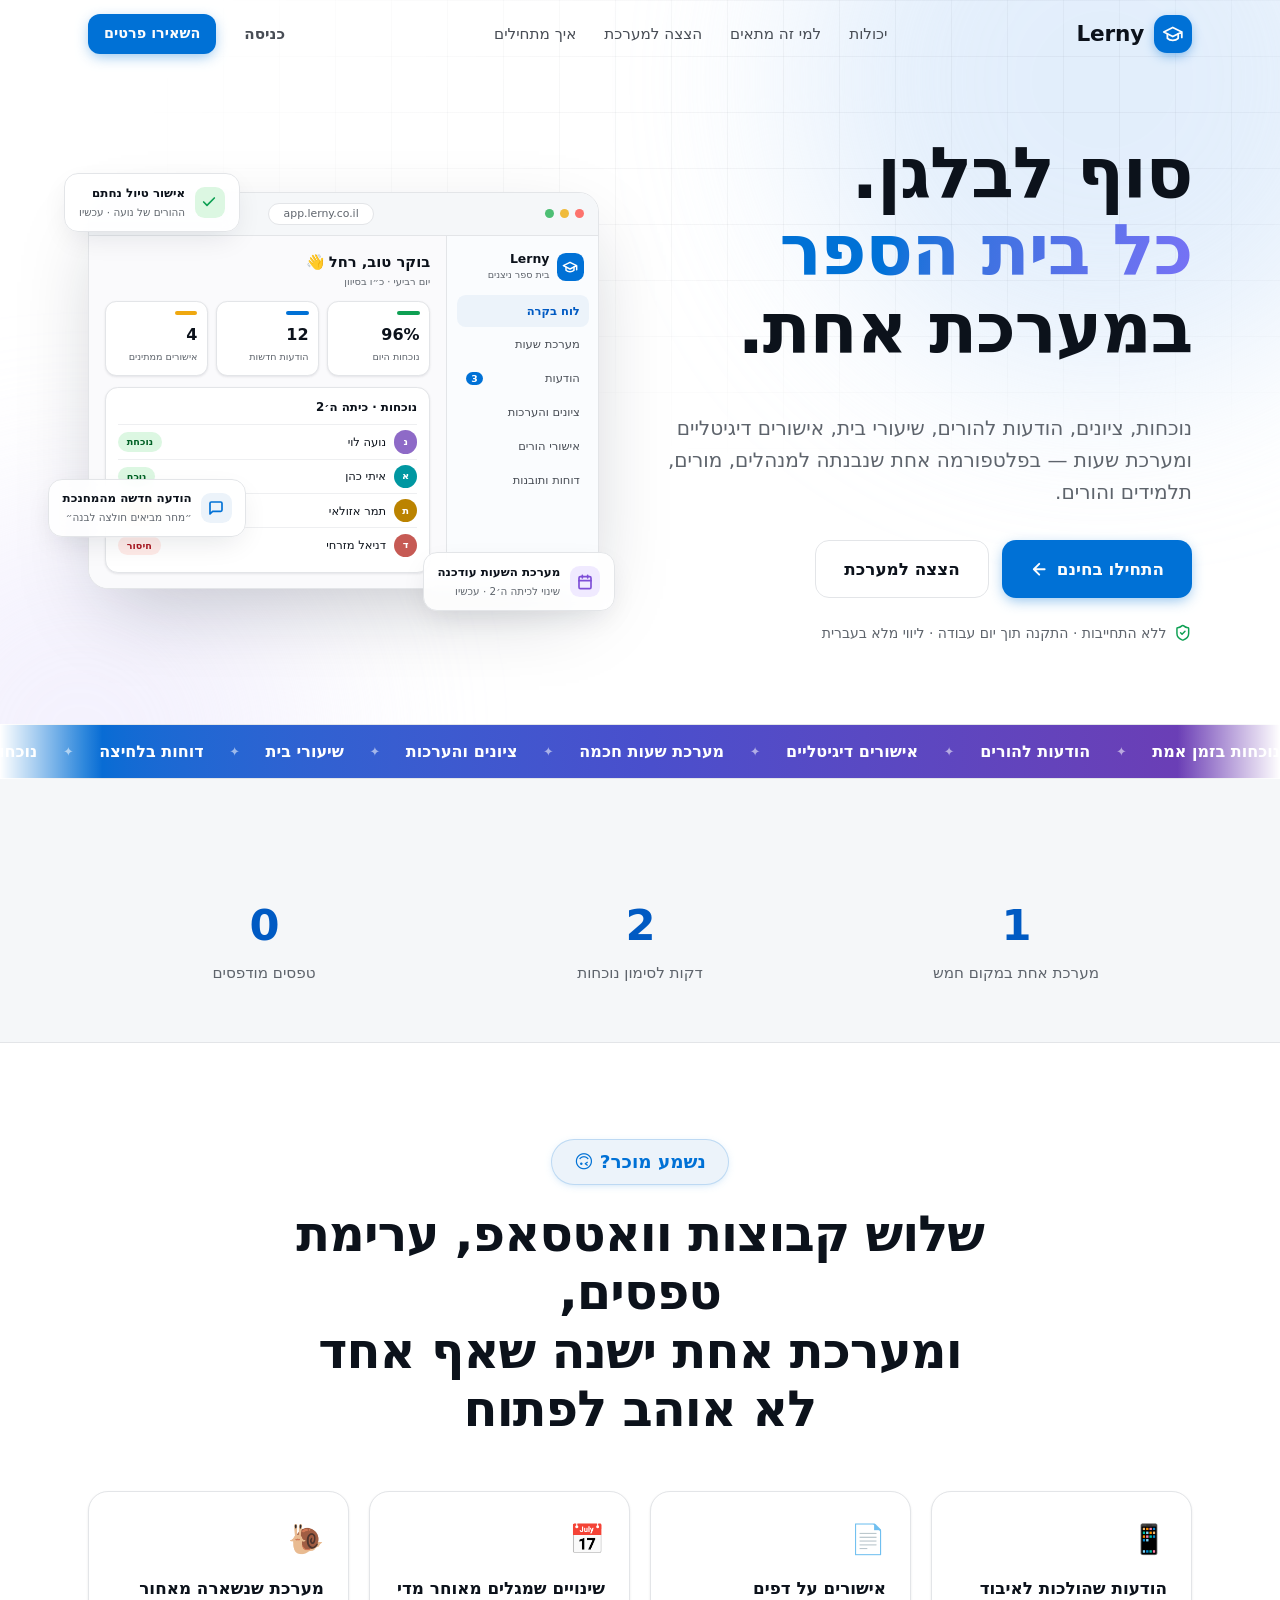
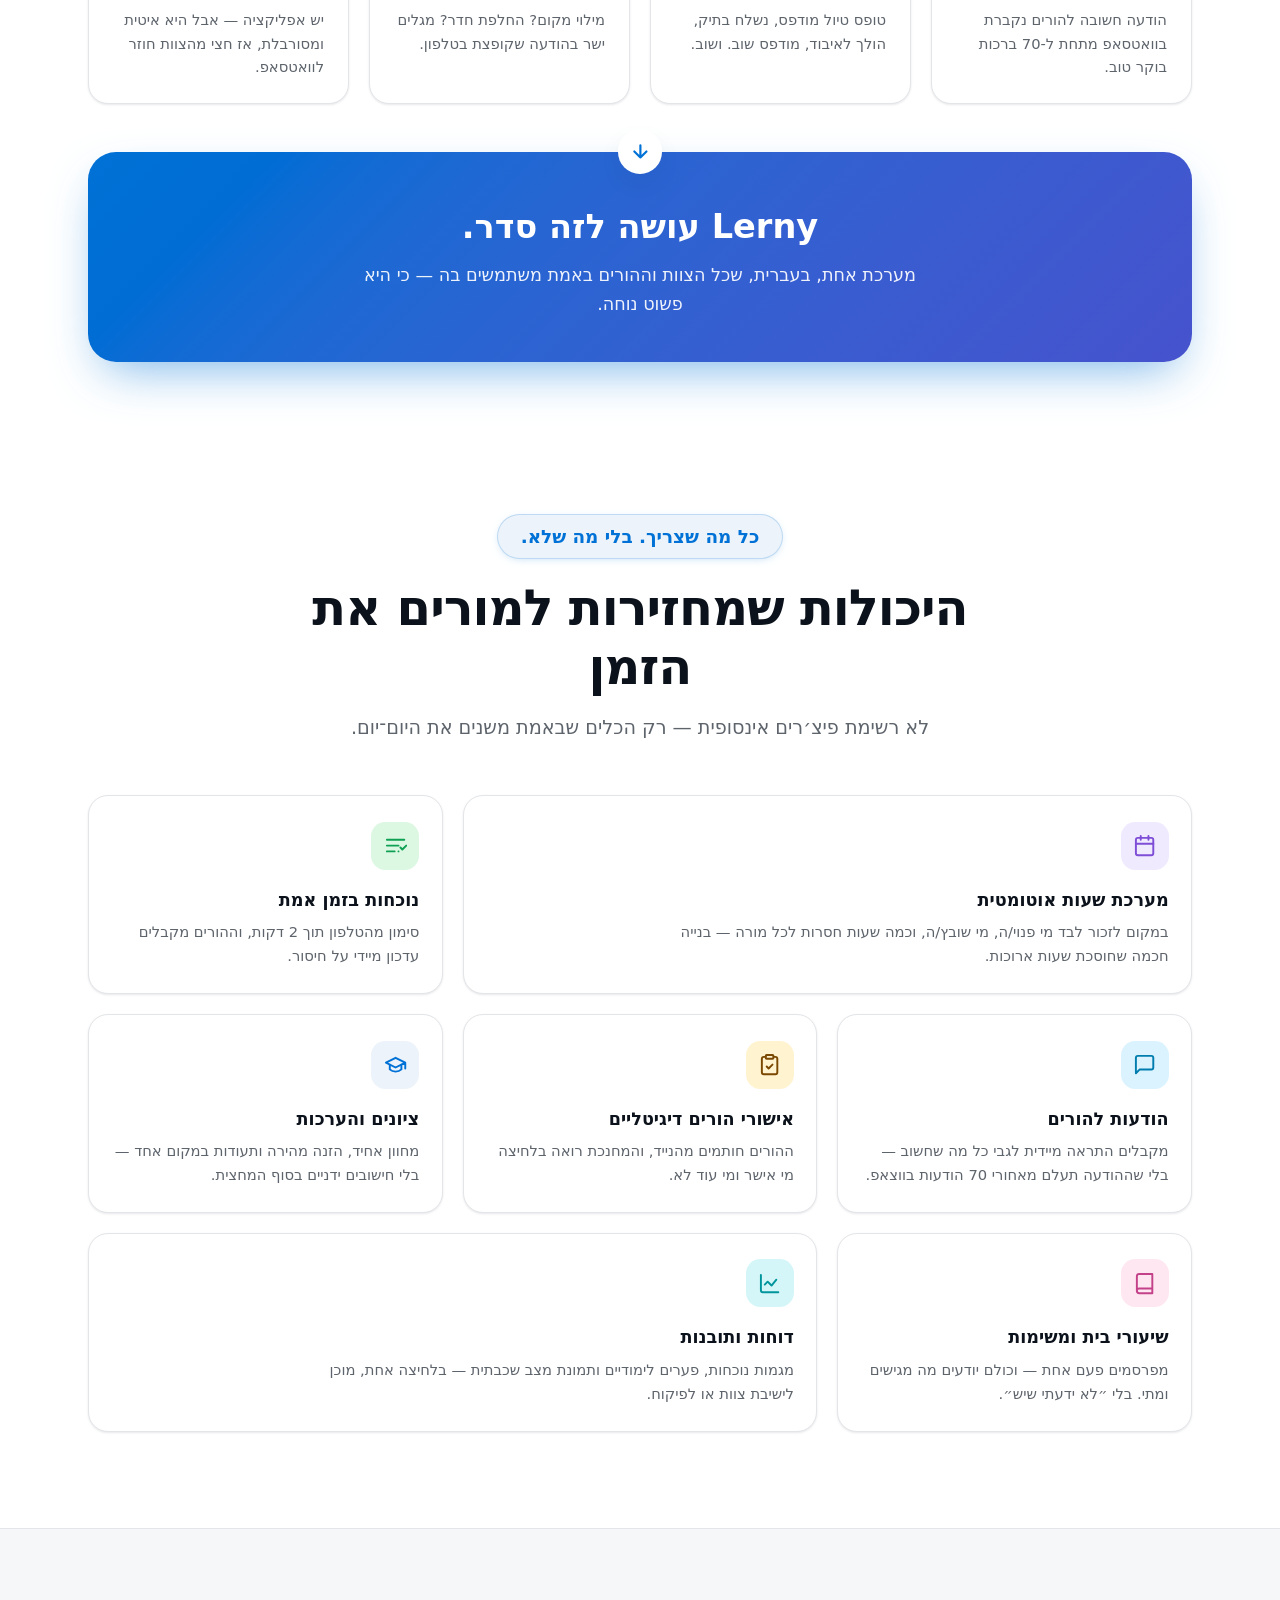
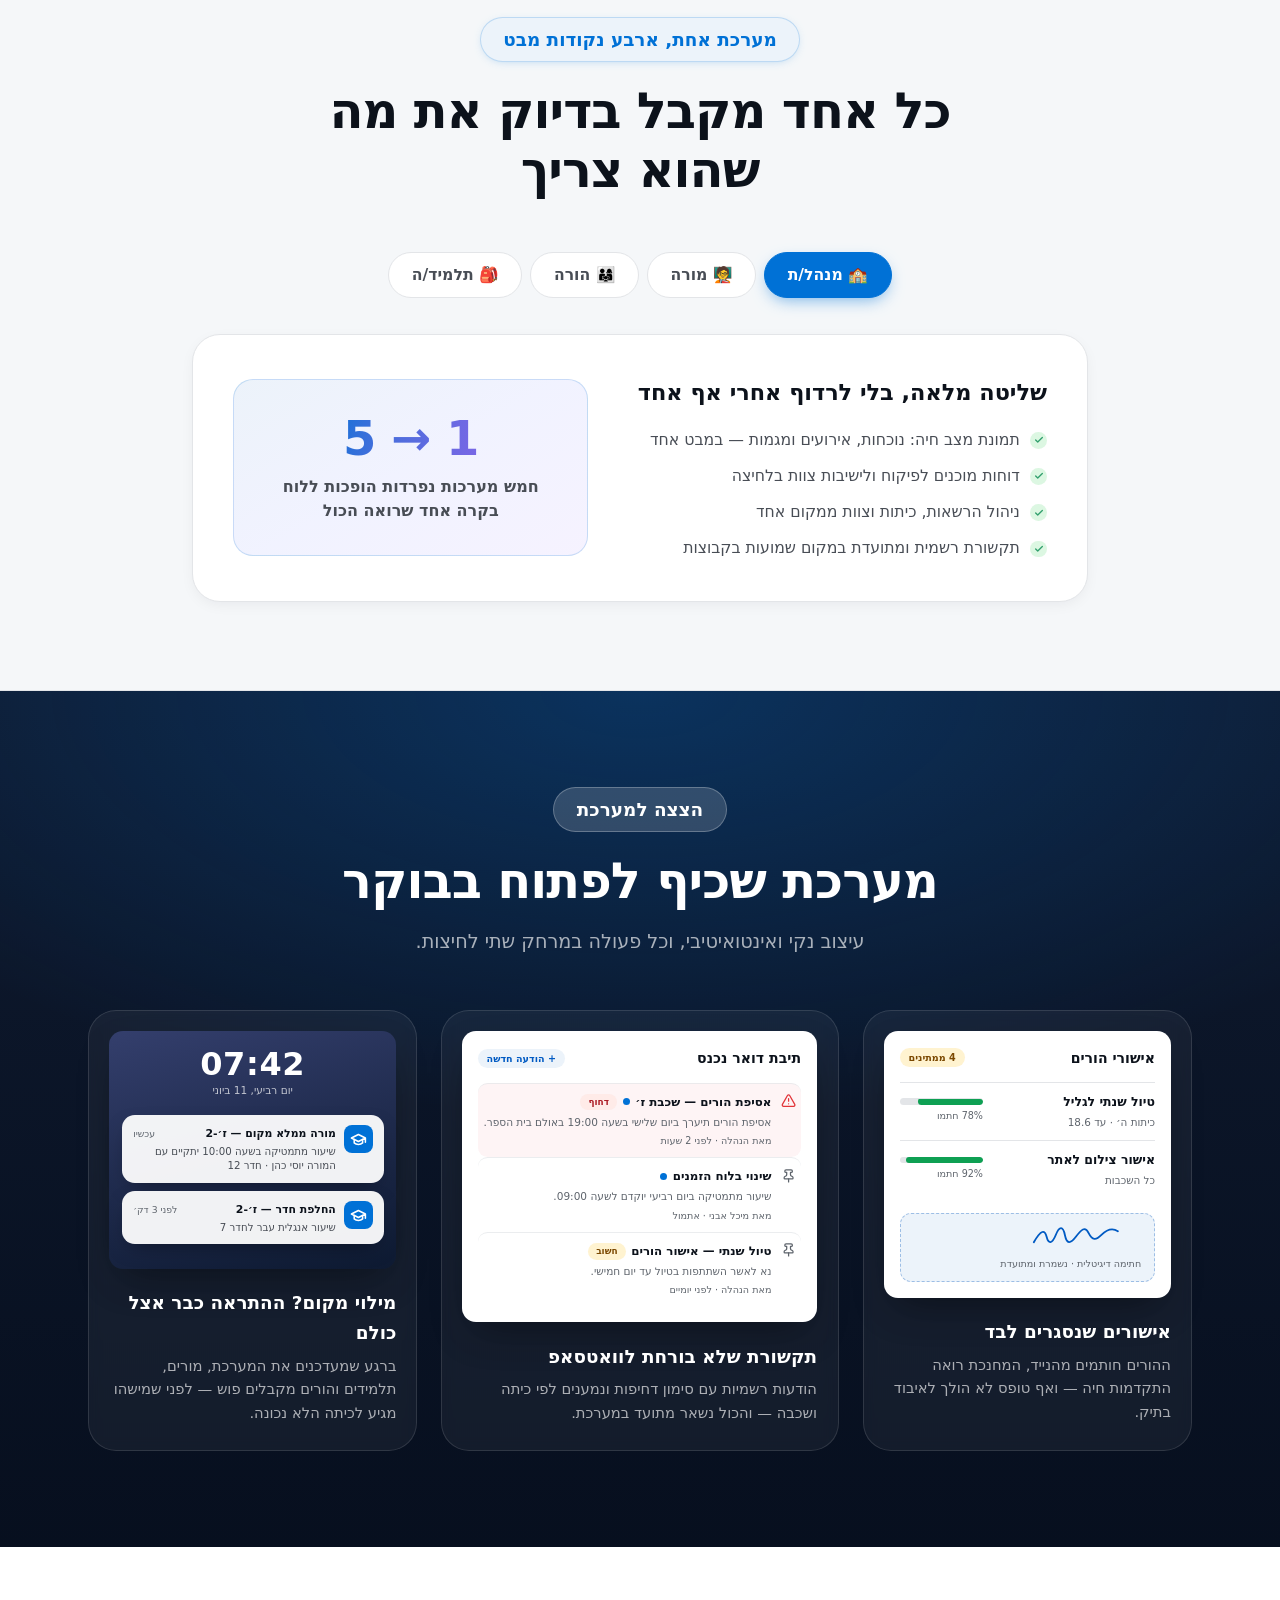
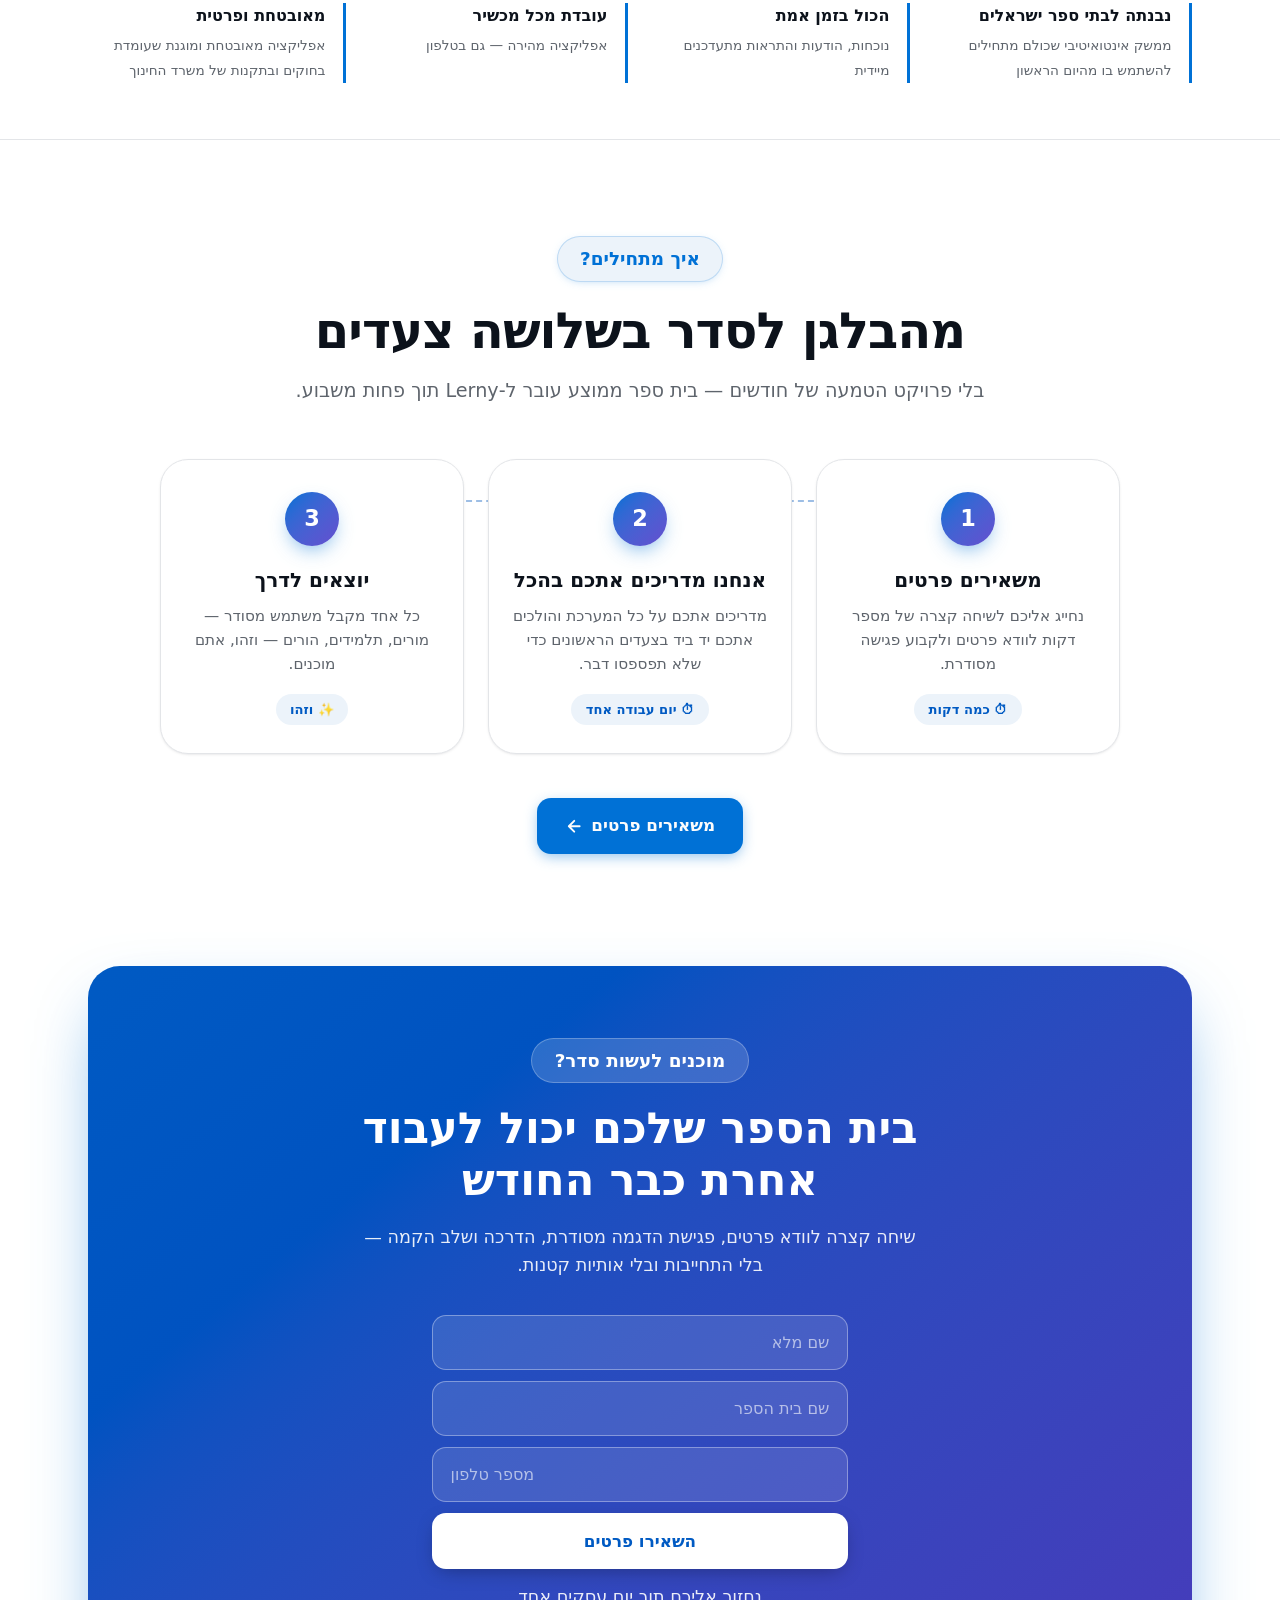
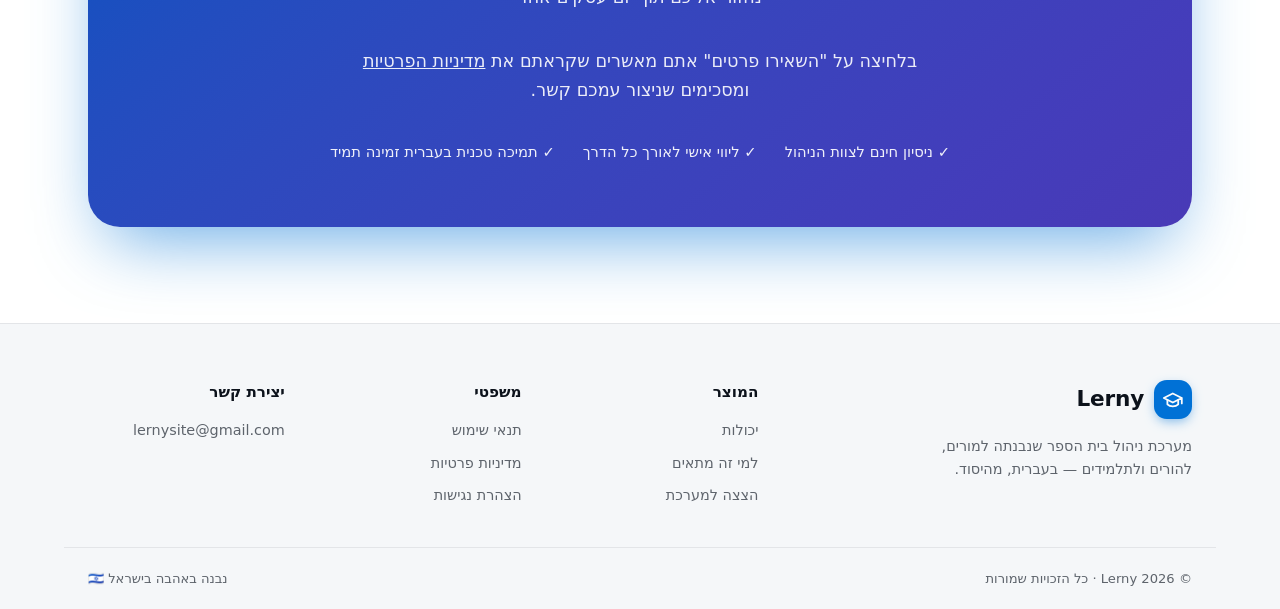
==== commit 58487abb: "הכנה להשקה: תאימות חוקית, נגישות וכותרות אבטחה חוקי/נגישות: - עמוד הצהרת נגישות חדש (accessibility.h" ====
--- a/index.html
+++ b/index.html
@@ -3,6 +3,8 @@
 <head>
   <meta charset="utf-8" />
   <meta name="viewport" content="width=device-width, initial-scale=1" />
+  <meta http-equiv="Content-Security-Policy" content="default-src 'self'; script-src 'self'; style-src 'self' 'unsafe-inline' https://fonts.googleapis.com; font-src https://fonts.gstatic.com; img-src 'self' data:; connect-src https://script.google.com https://script.googleusercontent.com; form-action 'self'; base-uri 'self'; object-src 'none'" />
+  <meta name="referrer" content="strict-origin-when-cross-origin" />
   <title>Lerny — כל בית הספר. מערכת אחת.</title>
   <meta name="description" content="Lerny מאחדת נוכחות, ציונים, הודעות להורים, שיעורי בית ומערכת שעות בפלטפורמה עברית אחת — מודרנית, פשוטה, ובנויה למורים." />
   <meta property="og:title" content="Lerny — מערכת ניהול בית ספר אחת לכל דבר" />
@@ -539,6 +541,7 @@
         <button type="submit" class="btn btn-light btn-lg">השאירו פרטים</button>
       </form>
       <p class="form-note" id="formNote">נחזור אליכם תוך יום עסקים אחד</p>
+      <p class="form-consent">בלחיצה על "השאירו פרטים" אתם מאשרים שקראתם את <a href="privacy.html">מדיניות הפרטיות</a> ומסכימים שניצור עמכם קשר.</p>
 
       <div class="pricing-points">
         <span>✓ ניסיון חינם לצוות הניהול</span>
@@ -571,7 +574,7 @@
       <b>משפטי</b>
       <a href="terms.html">תנאי שימוש</a>
       <a href="privacy.html">מדיניות פרטיות</a>
-      <a href="#">נגישות</a>
+      <a href="accessibility.html">הצהרת נגישות</a>
     </div>
     <div class="footer-col">
       <b>יצירת קשר</b>
--- a/styles.css
+++ b/styles.css
@@ -1096,6 +1096,8 @@
 .cta-form input:focus { border-color: white; background: rgb(255 255 255 / 0.18); }
 .form-note { font-size: 0.85rem; opacity: 0.75; }
 .form-note.success { opacity: 1; font-weight: 700; }
+.form-consent { font-size: 0.75rem; opacity: 0.7; margin-top: 0.6rem; max-width: 26rem; margin-inline: auto; }
+.form-consent a { color: inherit; text-decoration: underline; }
 .pricing-points {
   display: flex;
   justify-content: center;
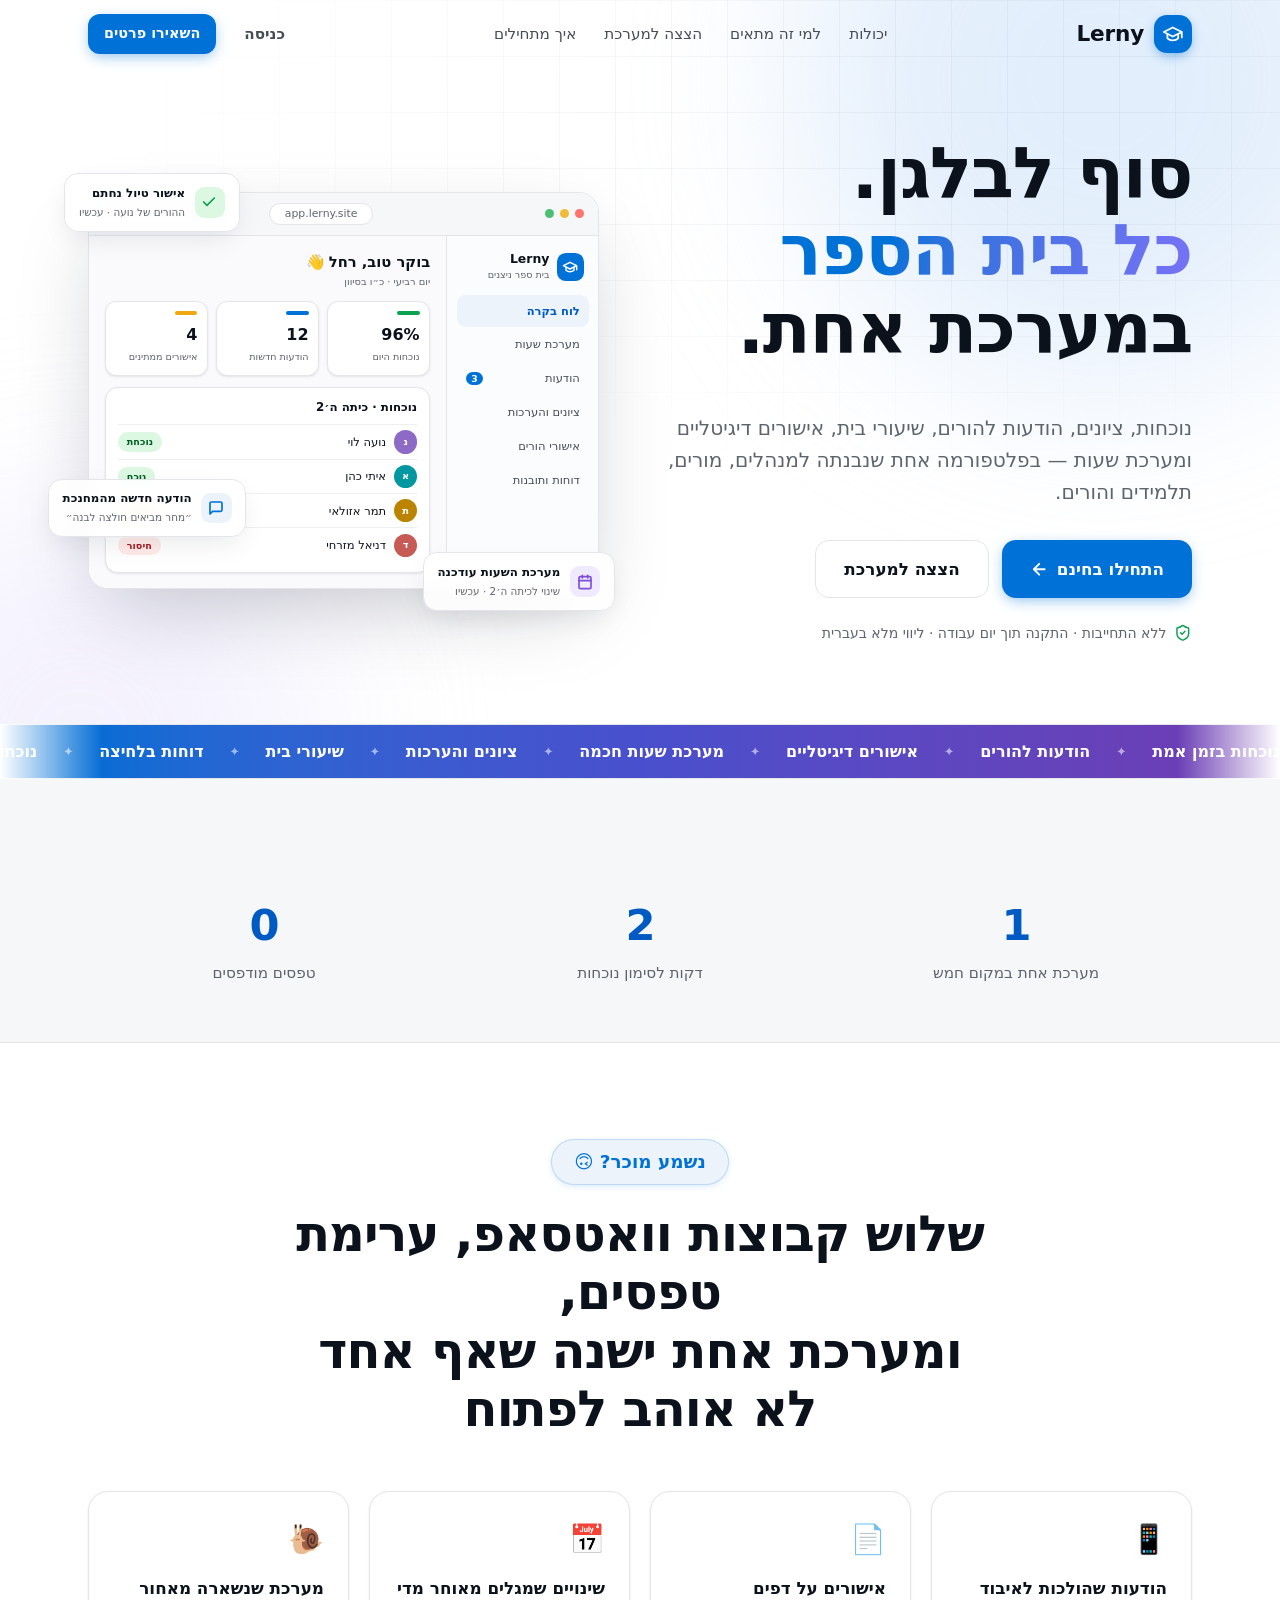
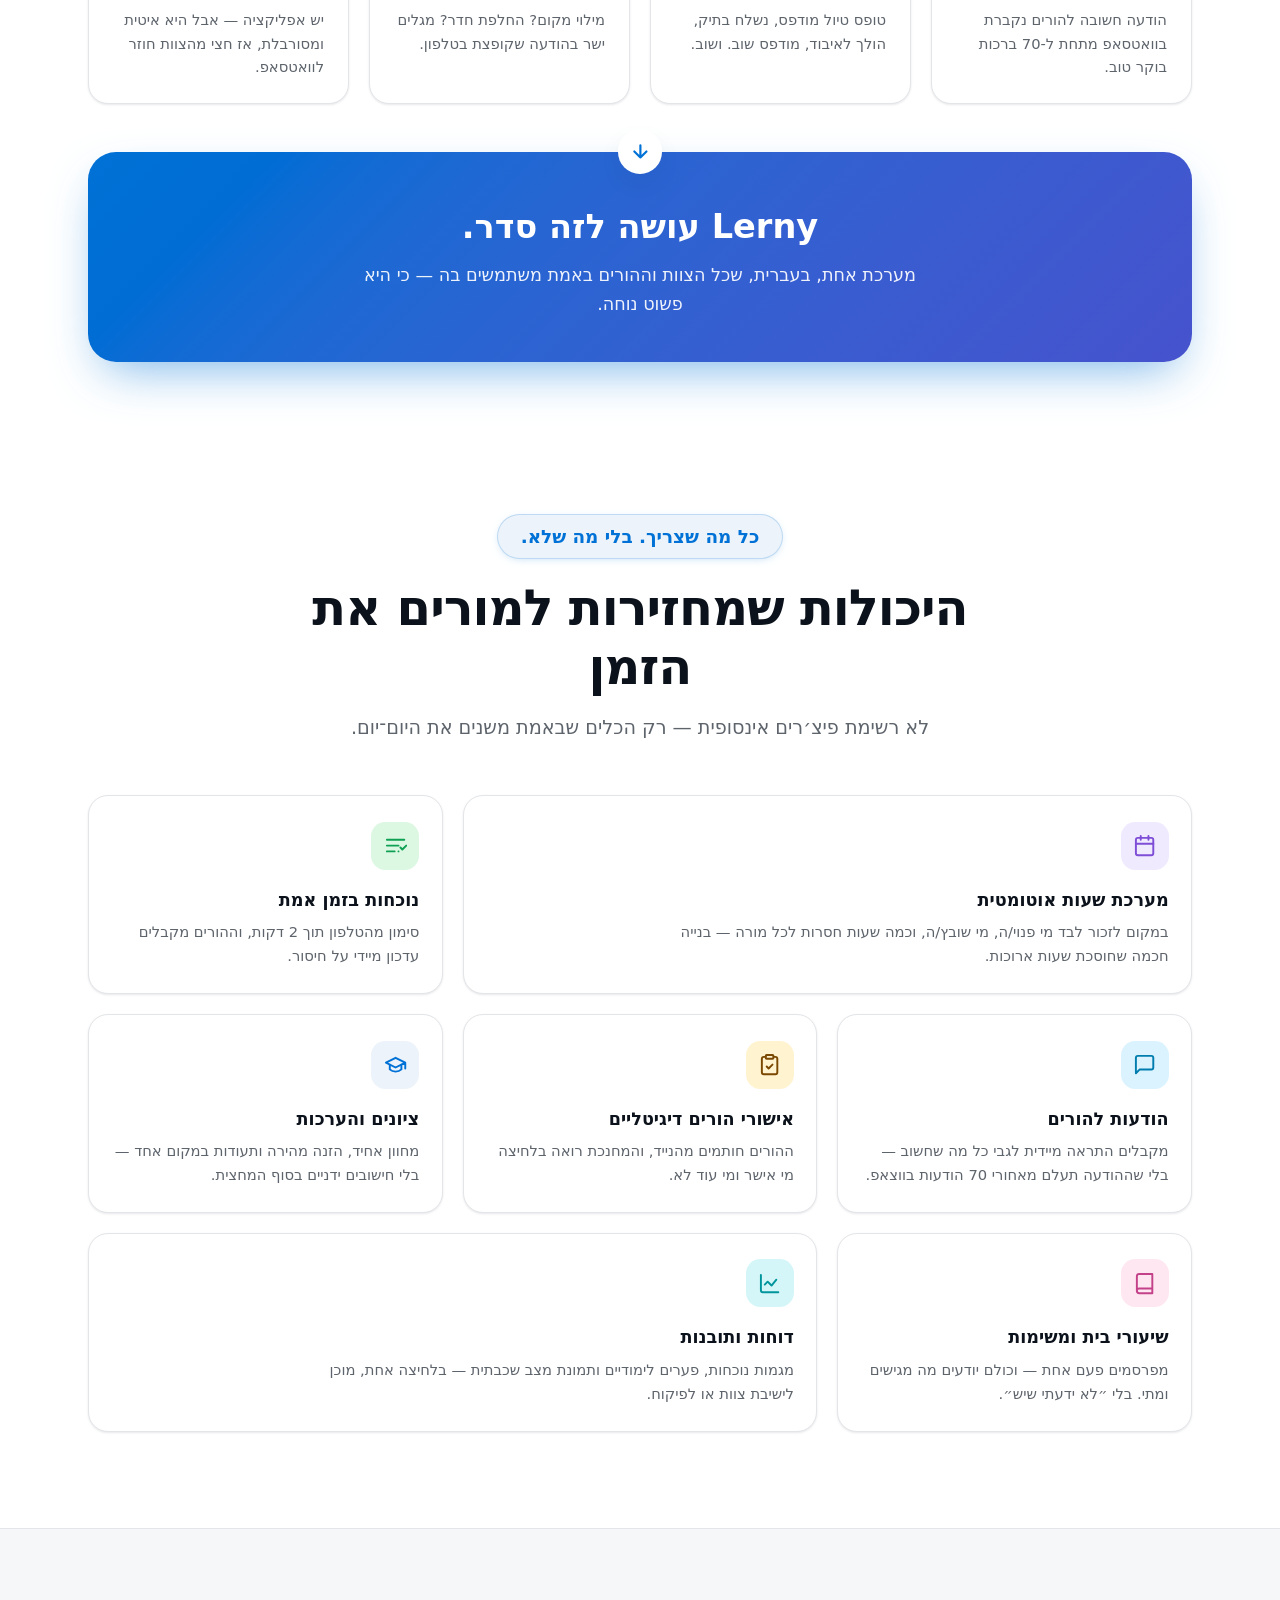
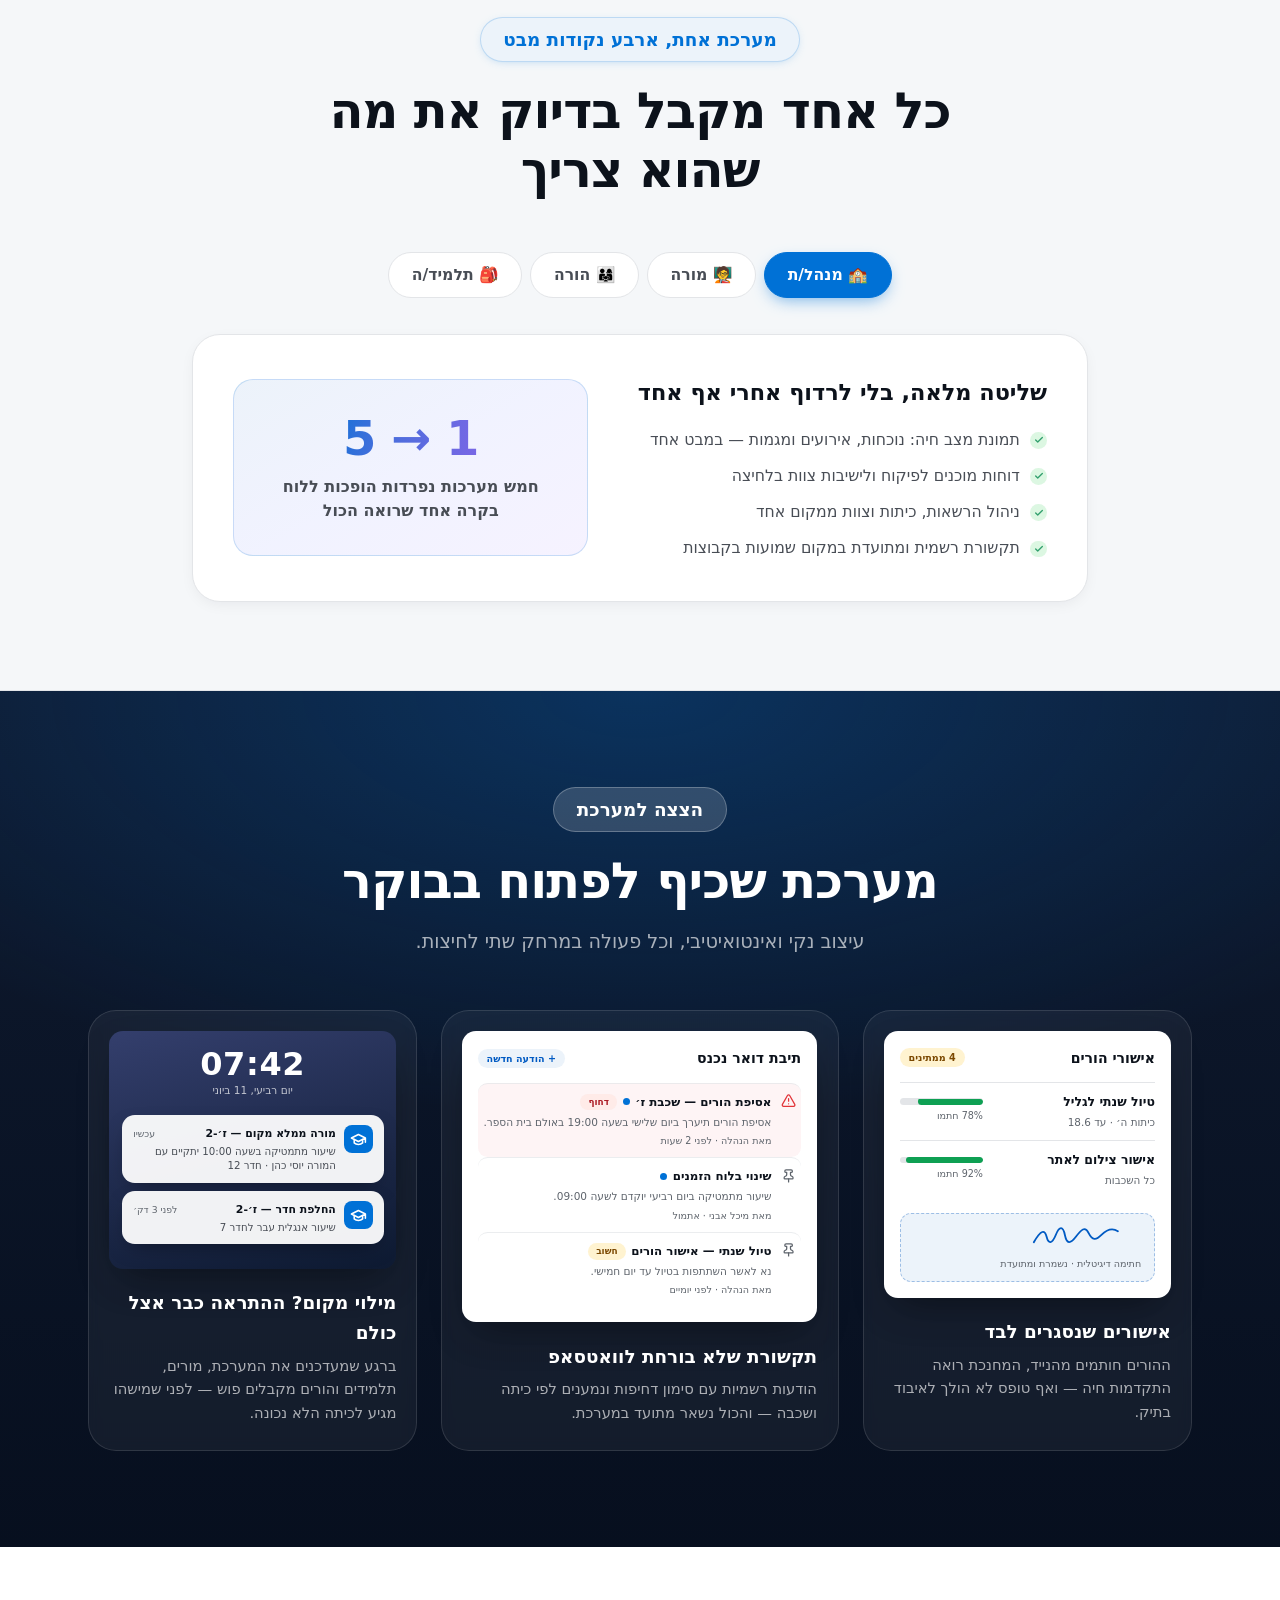
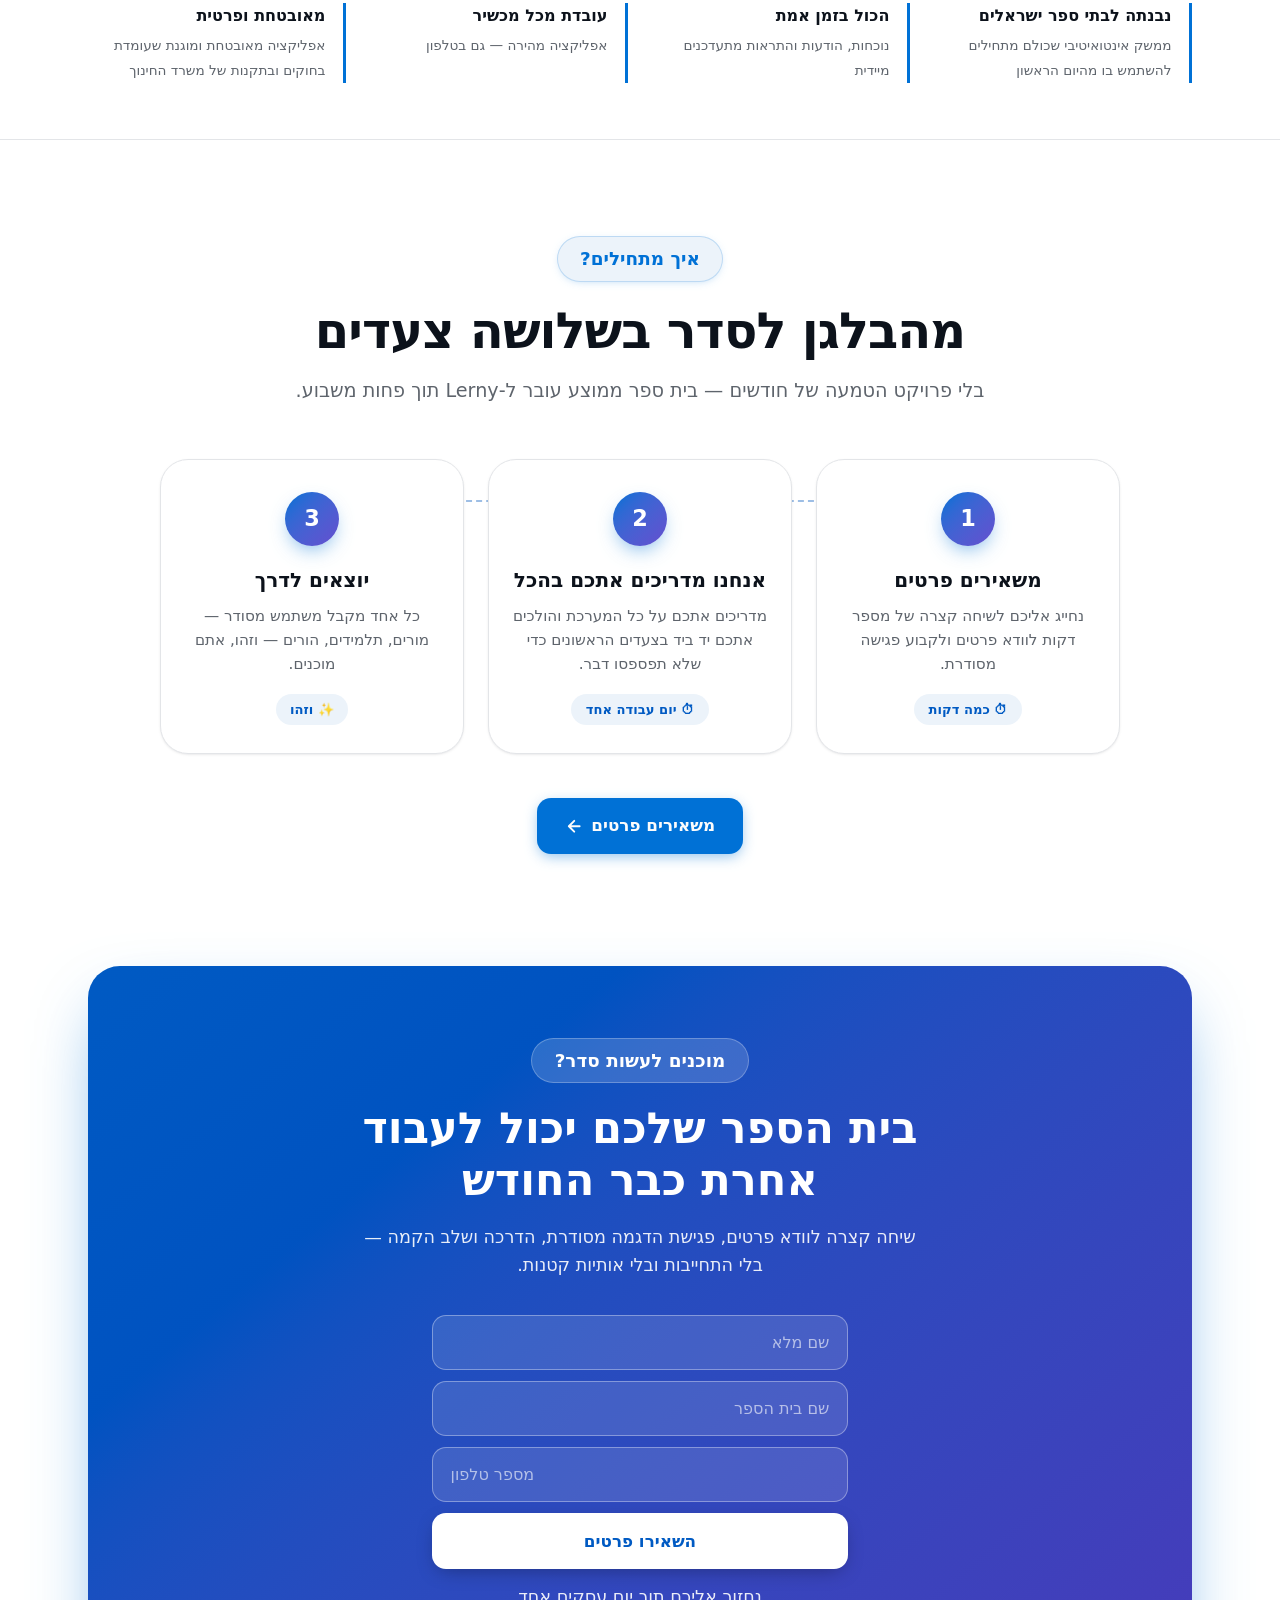
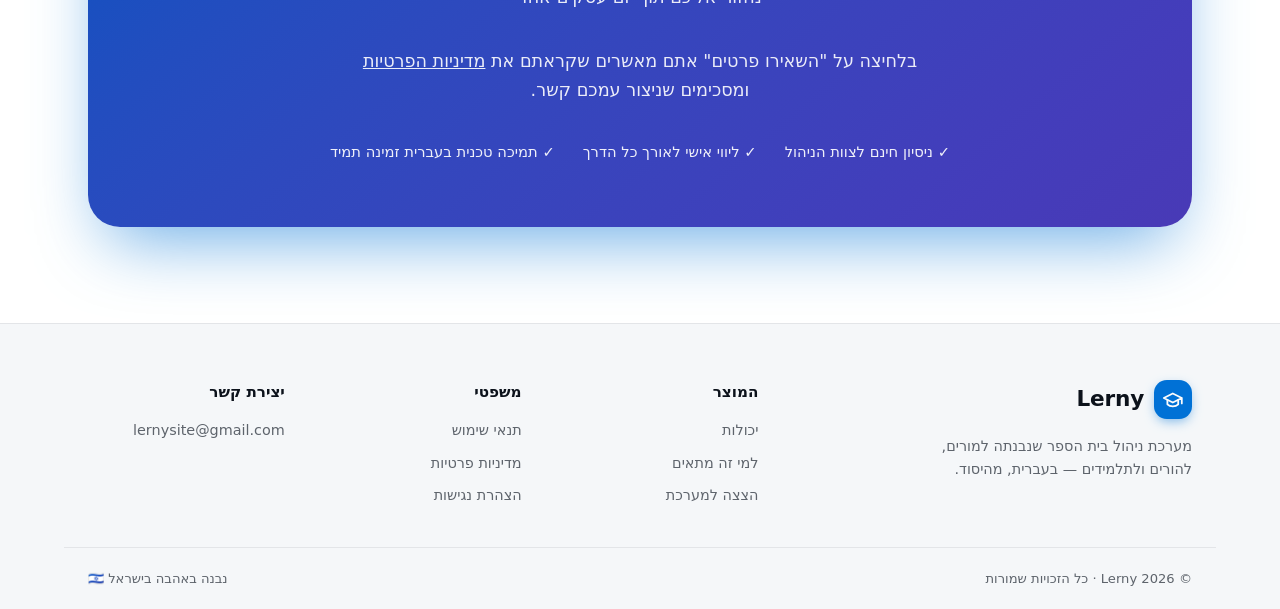
==== commit 7db4a31c: "Add domain config for lerny.site (CNAME, sitemap, canonical, robots)" ====
--- a/index.html
+++ b/index.html
@@ -10,6 +10,9 @@
   <meta property="og:title" content="Lerny — מערכת ניהול בית ספר אחת לכל דבר" />
   <meta property="og:description" content="נוכחות, ציונים, הודעות, אישורי הורים ומערכת שעות — במקום אחד, בעברית, בזמן אמת." />
   <meta property="og:type" content="website" />
+  <meta property="og:url" content="https://lerny.site/" />
+  <meta property="og:locale" content="he_IL" />
+  <link rel="canonical" href="https://lerny.site/" />
   <link rel="preconnect" href="https://fonts.googleapis.com" />
   <link rel="preconnect" href="https://fonts.gstatic.com" crossorigin />
   <link href="https://fonts.googleapis.com/css2?family=Heebo:wght@400;500;600;700;800;900&display=swap" rel="stylesheet" />
@@ -66,7 +69,7 @@
       <div class="app-frame float-slow" id="appFrame">
         <div class="app-titlebar">
           <span class="tb-dot"></span><span class="tb-dot"></span><span class="tb-dot"></span>
-          <span class="tb-url">app.lerny.co.il</span>
+          <span class="tb-url">app.lerny.site</span>
         </div>
         <div class="app-body">
           <aside class="app-sidebar">
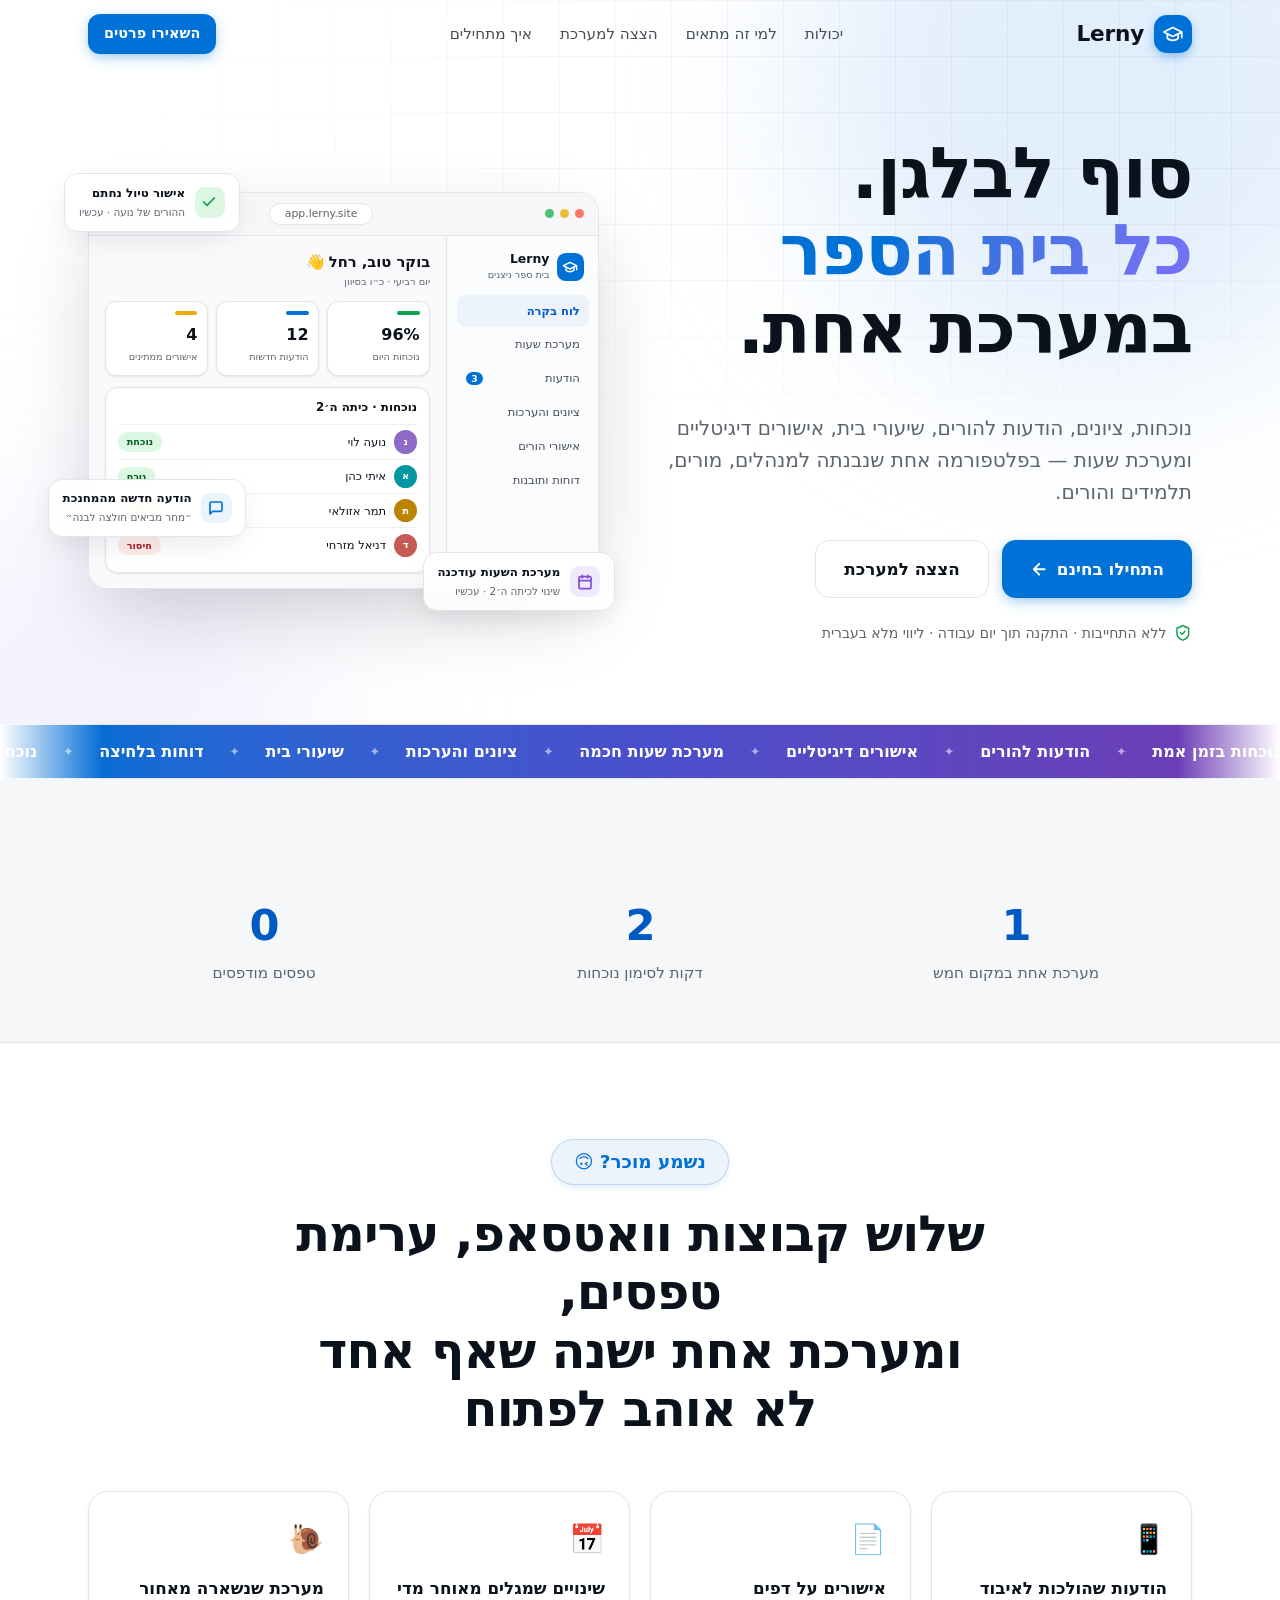
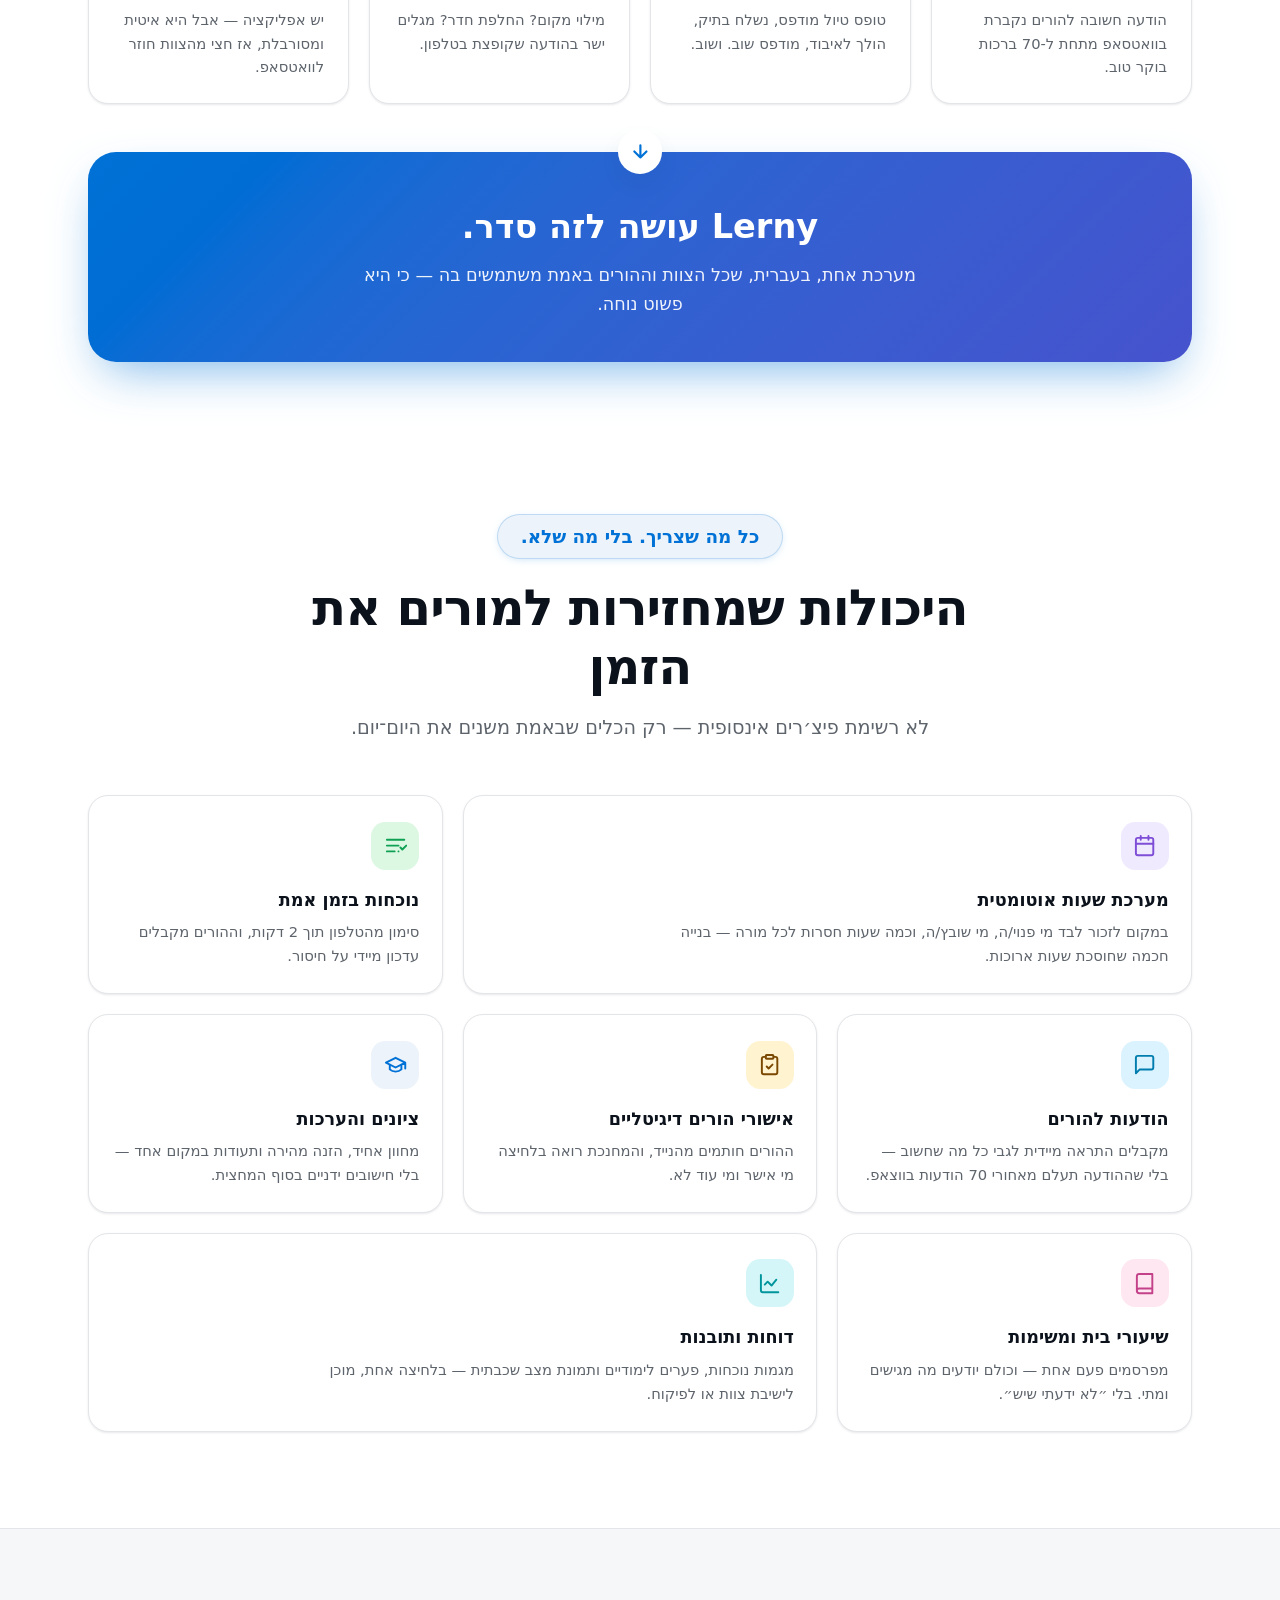
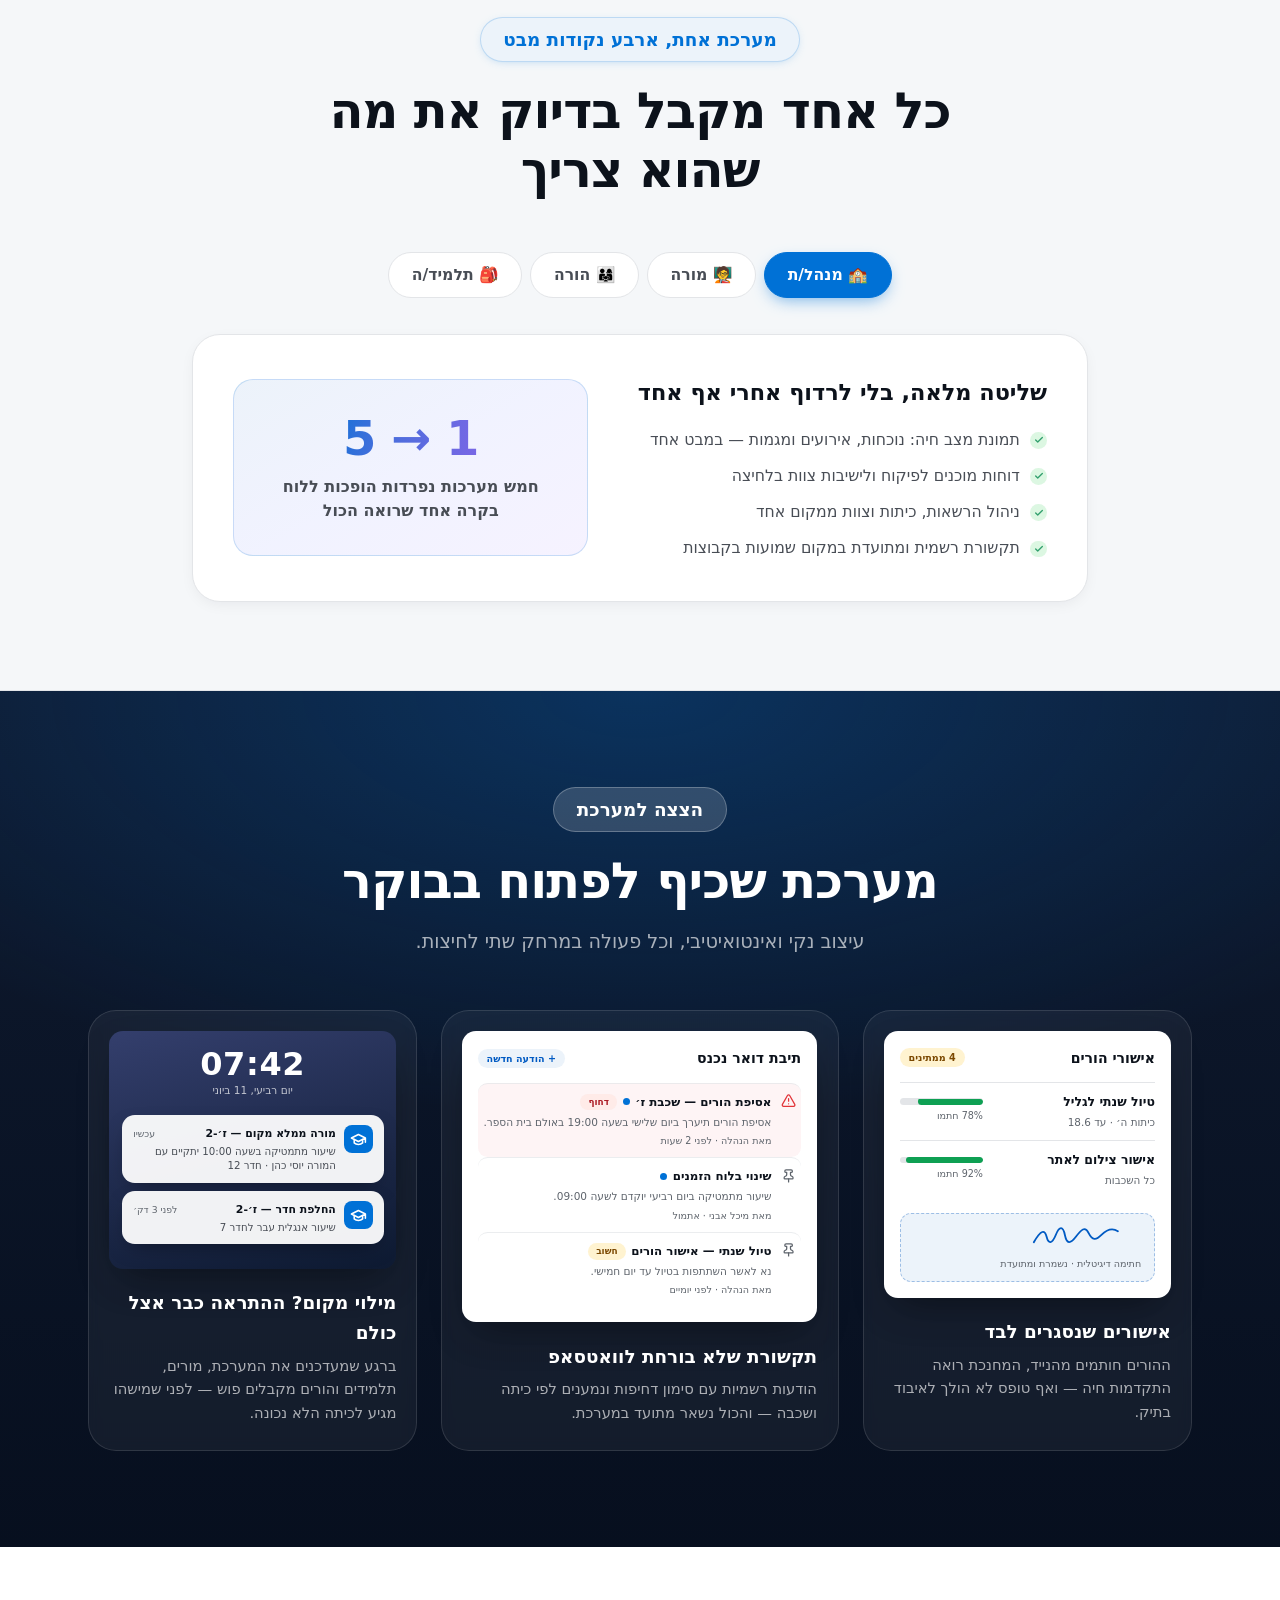
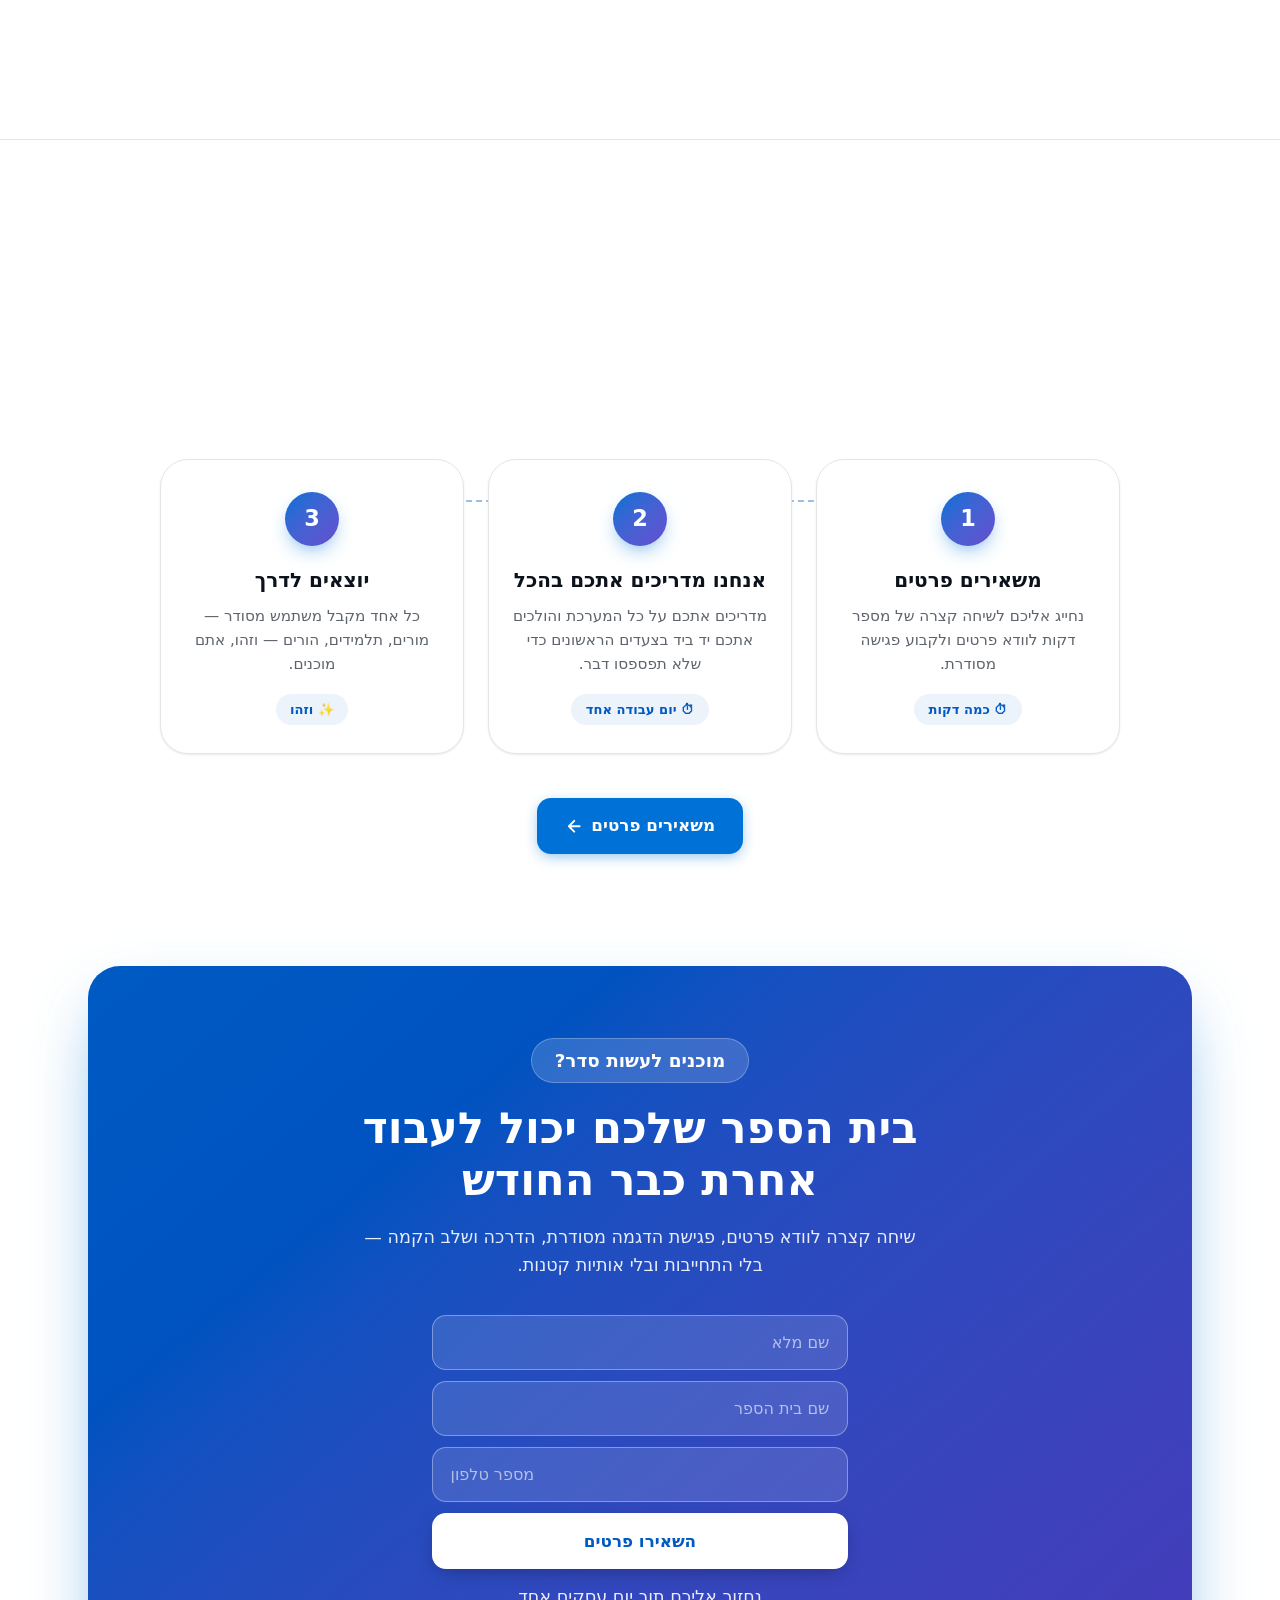
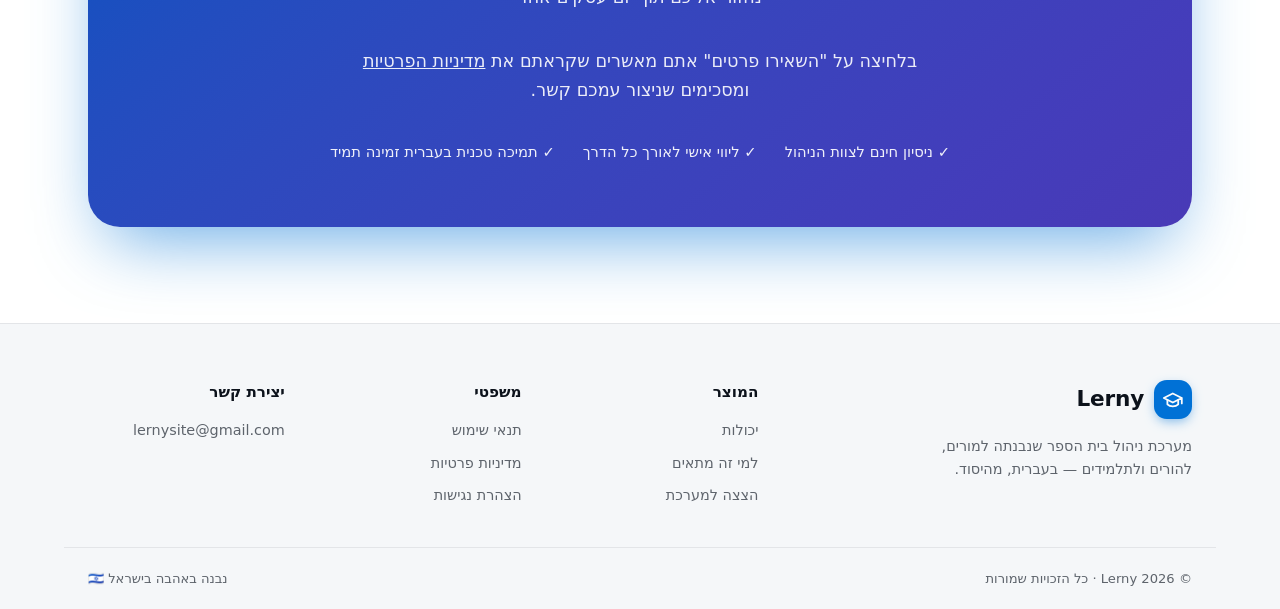
==== commit e38fff10: "Remove login button from header" ====
--- a/index.html
+++ b/index.html
@@ -42,7 +42,6 @@
     </nav>
 
     <div class="header-actions">
-      <a href="#pricing" class="btn btn-ghost">כניסה</a>
       <a href="#pricing" class="btn btn-primary btn-sm">השאירו פרטים</a>
       <button class="menu-toggle" id="menuToggle" aria-label="פתיחת תפריט" aria-expanded="false">
         <span></span><span></span><span></span>
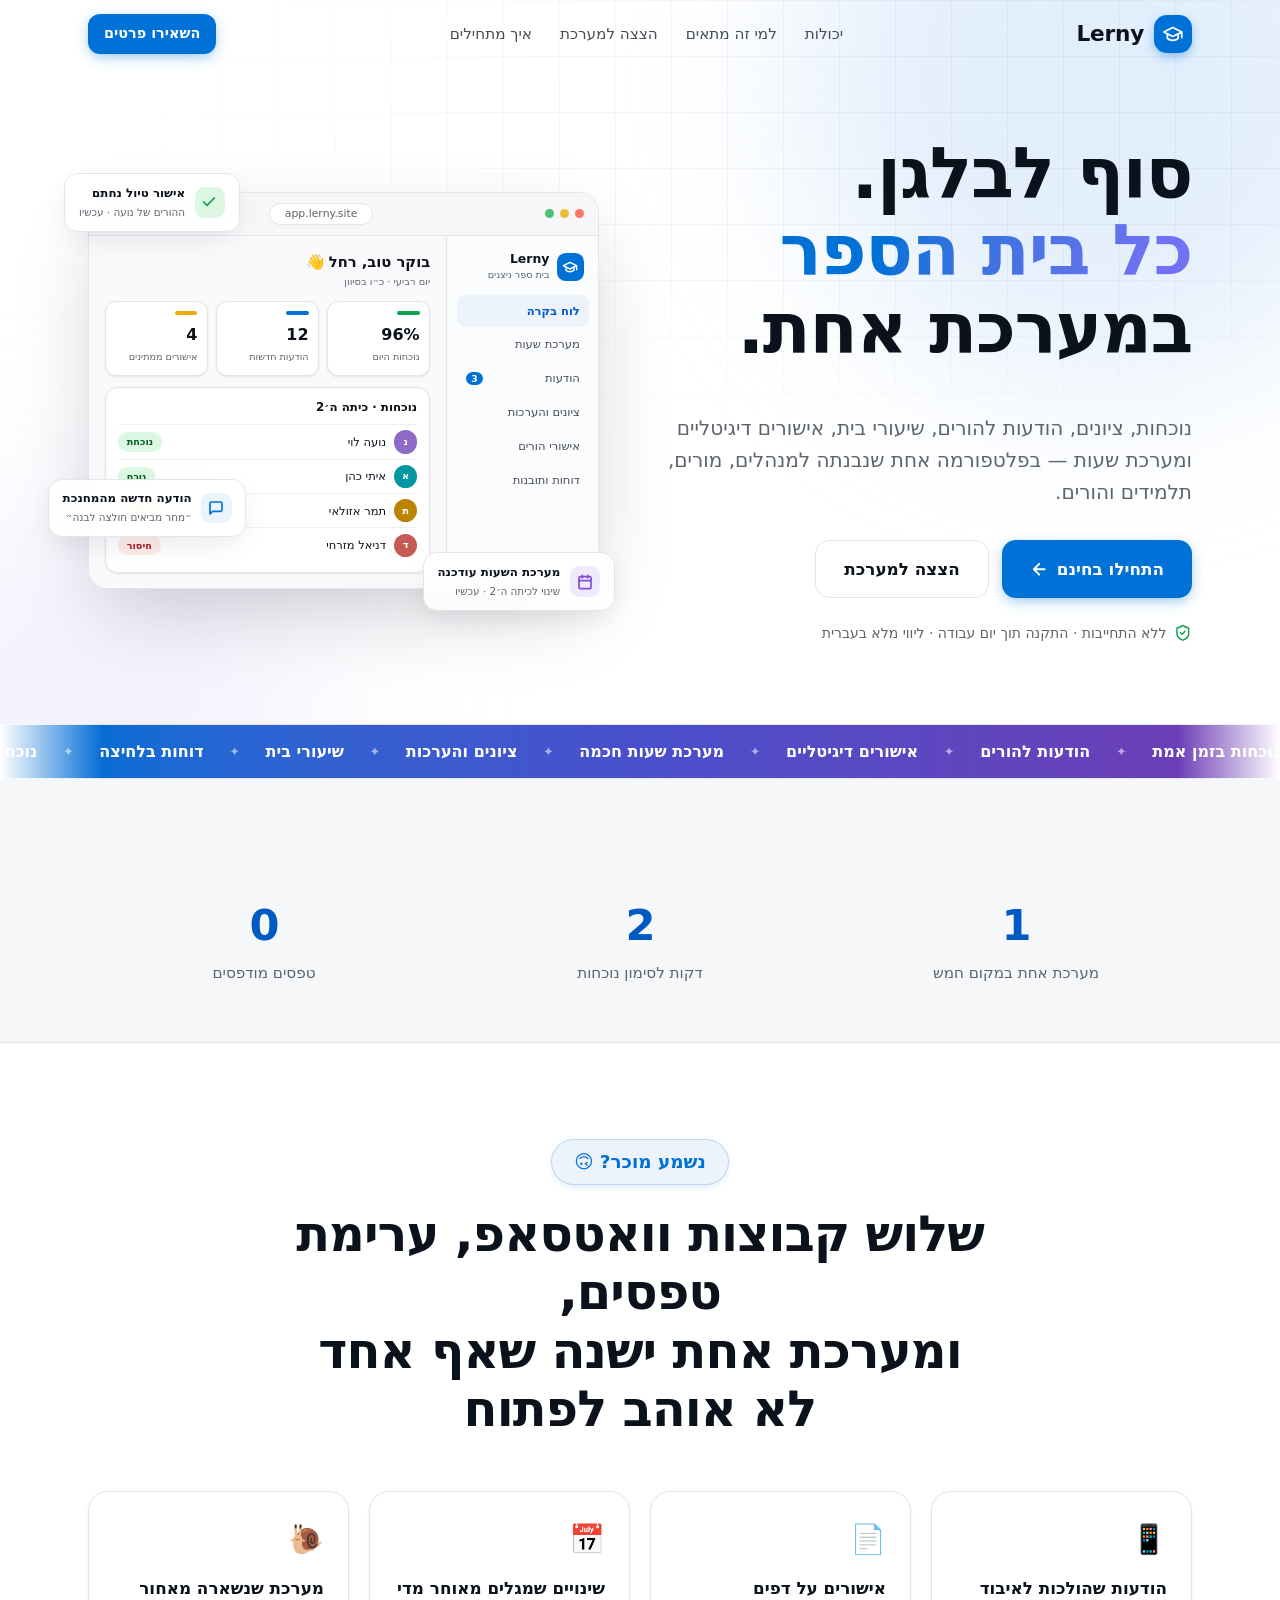
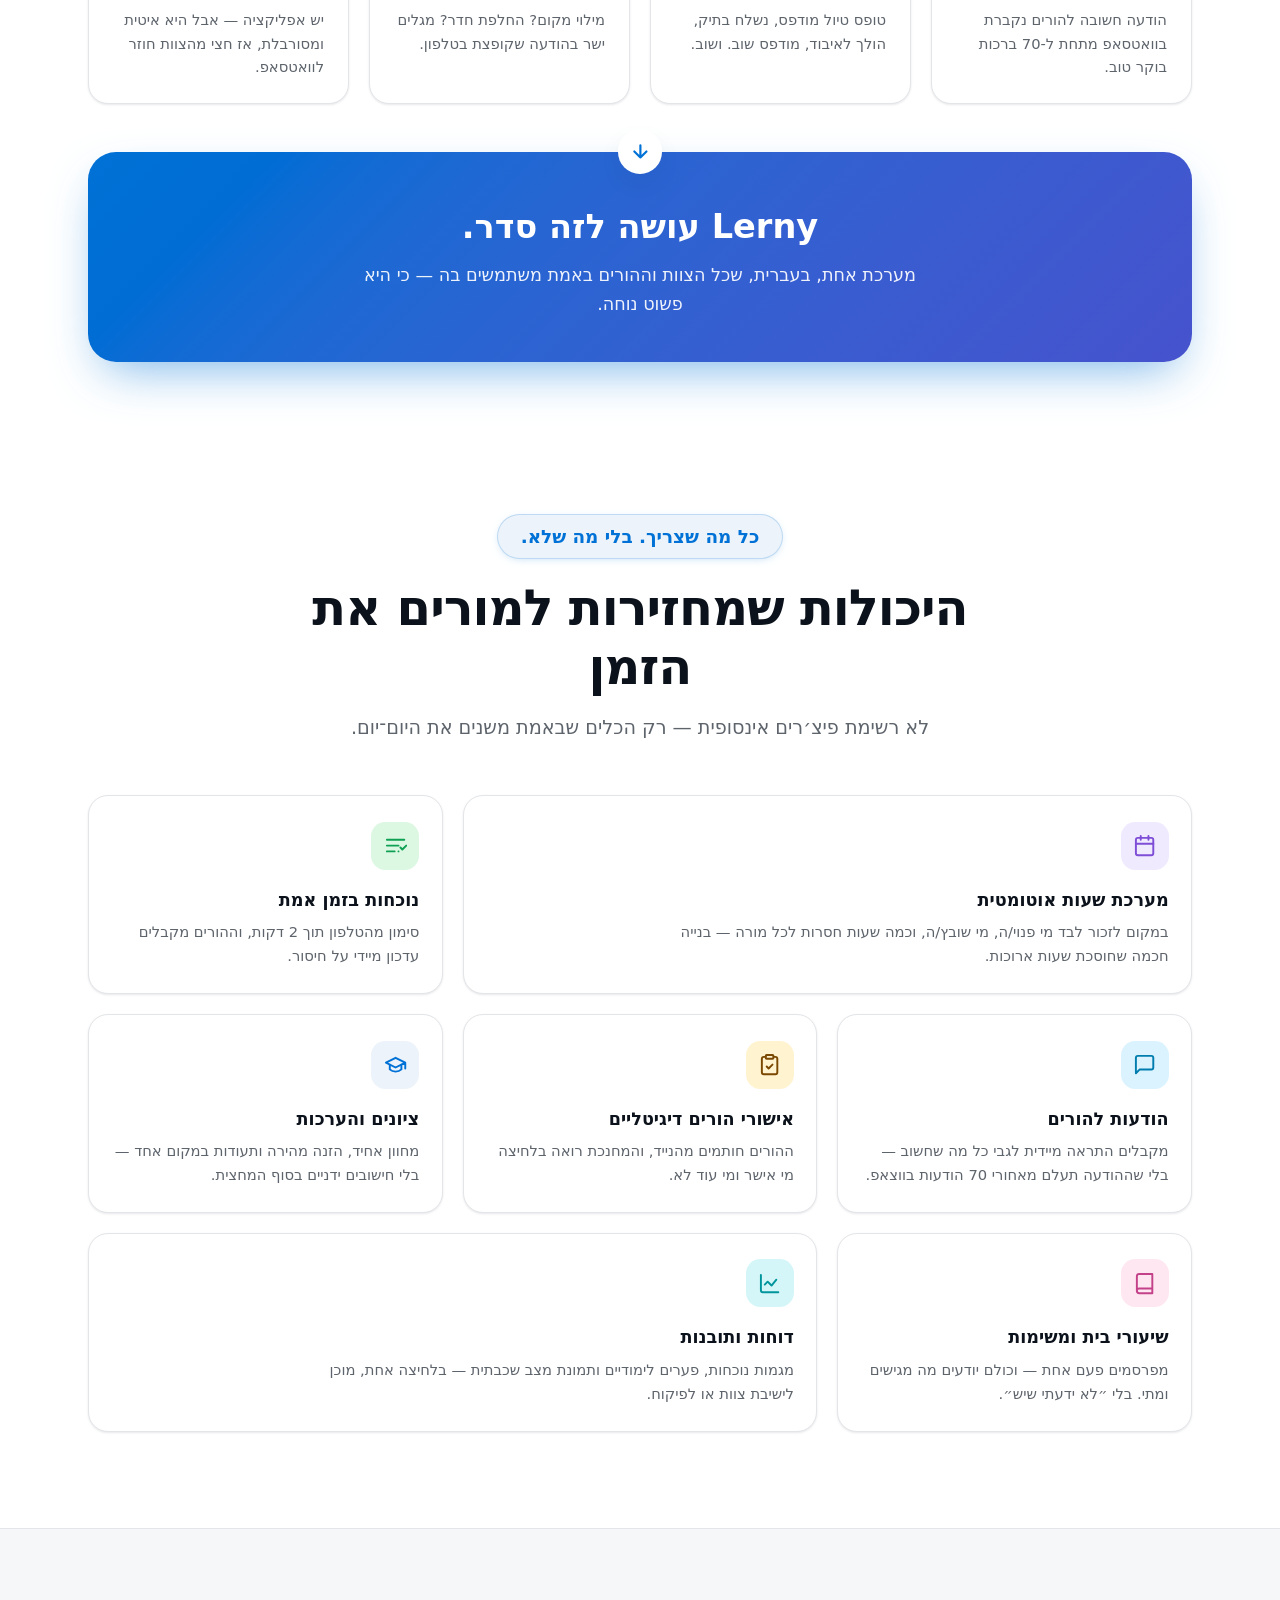
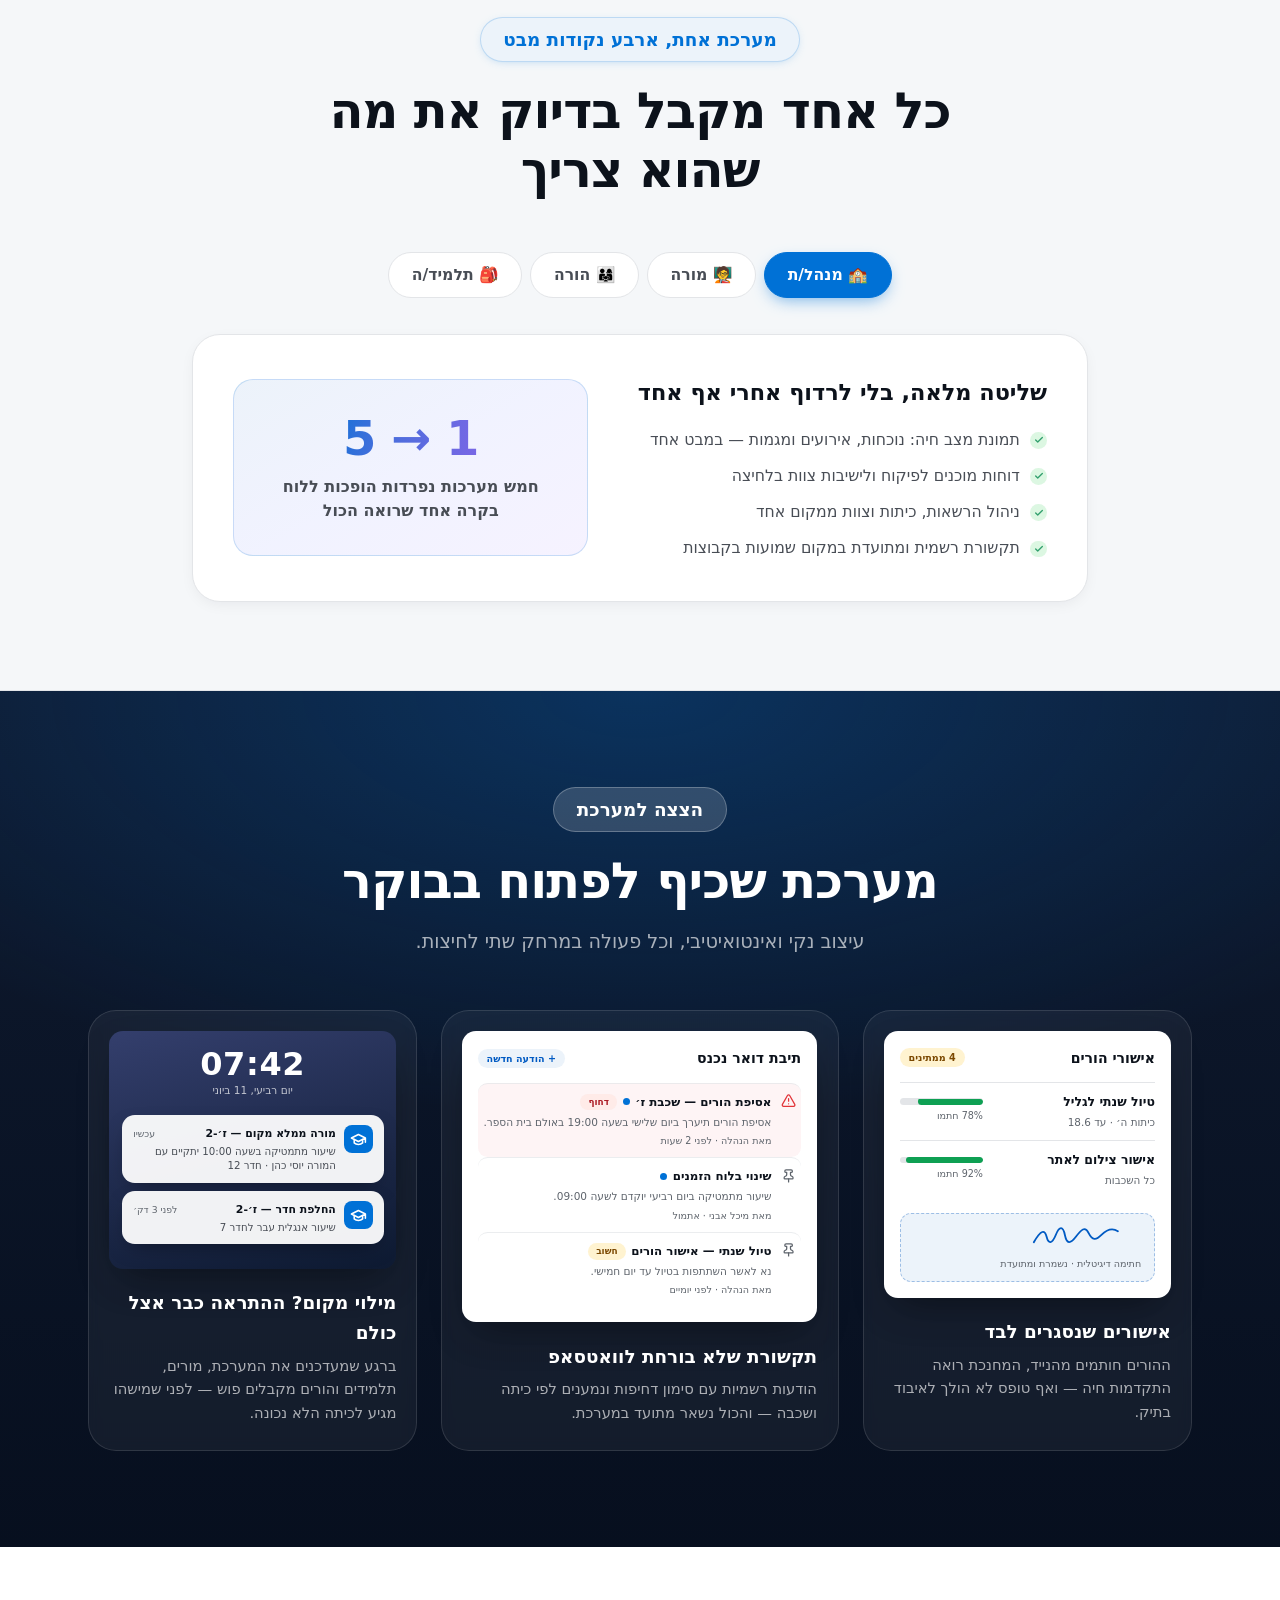
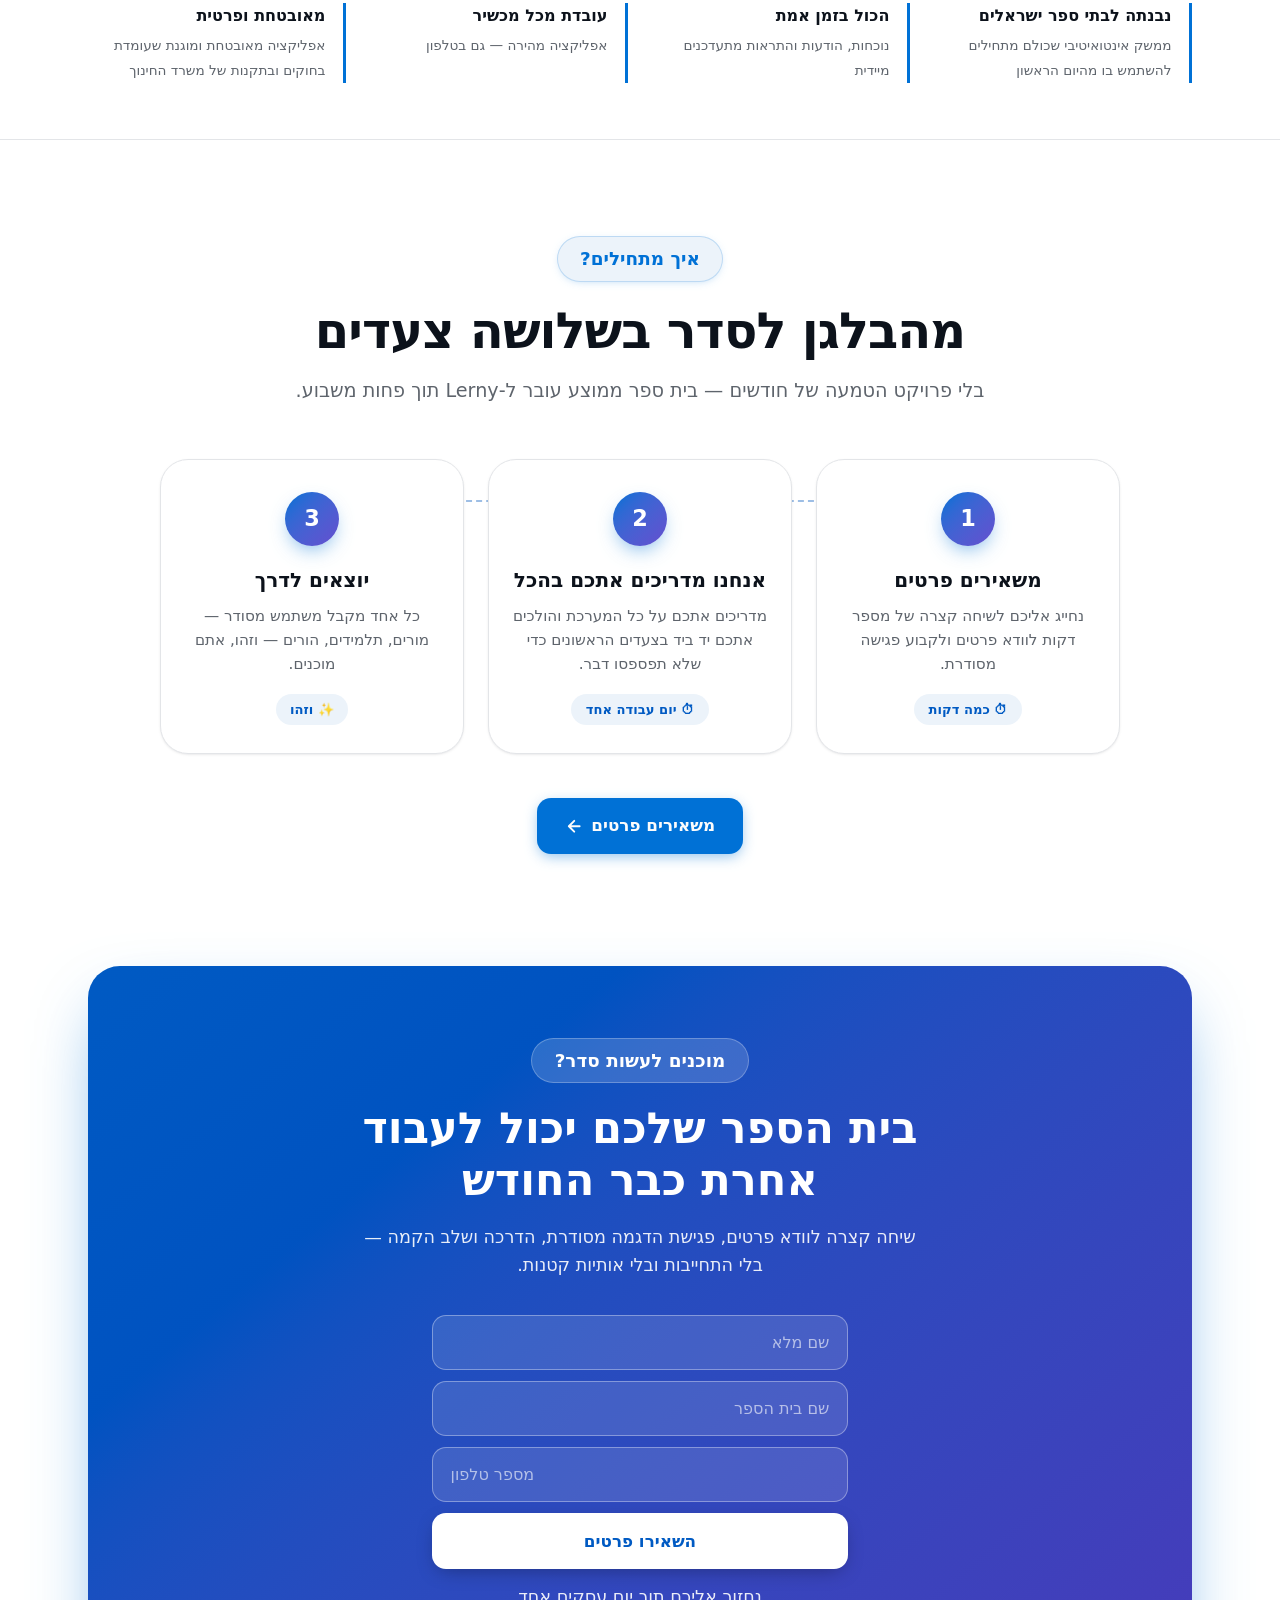
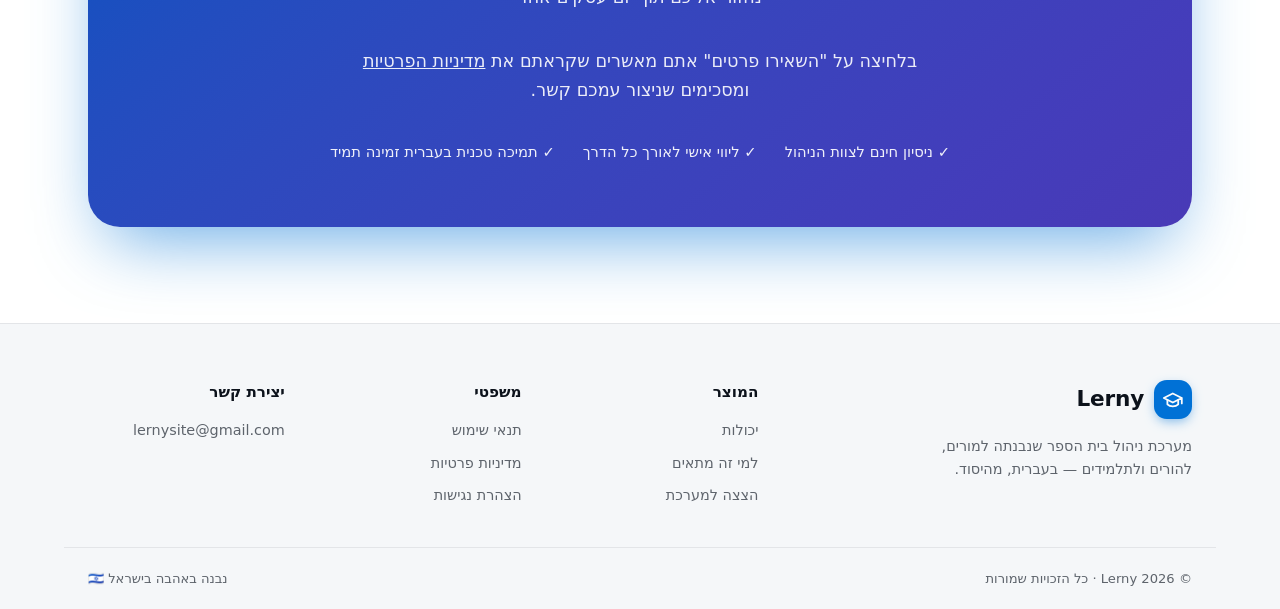
==== commit 73aabc10: "Use real Lerny logo for favicon across all pages" ====
--- a/index.html
+++ b/index.html
@@ -17,7 +17,10 @@
   <link rel="preconnect" href="https://fonts.gstatic.com" crossorigin />
   <link href="https://fonts.googleapis.com/css2?family=Heebo:wght@400;500;600;700;800;900&display=swap" rel="stylesheet" />
   <link rel="stylesheet" href="styles.css" />
-  <link rel="icon" href="data:image/svg+xml,%3Csvg xmlns='http://www.w3.org/2000/svg' viewBox='0 0 32 32'%3E%3Crect width='32' height='32' rx='8' fill='%233e69dd'/%3E%3Cpath d='M16 8l9 4.5-9 4.5-9-4.5L16 8z' fill='white'/%3E%3Cpath d='M11 15.5v4c0 1.5 2.2 2.7 5 2.7s5-1.2 5-2.7v-4l-5 2.5-5-2.5z' fill='white' opacity='.85'/%3E%3C/svg%3E" />
+  <link rel="icon" href="favicon.ico" sizes="any" />
+  <link rel="icon" type="image/png" sizes="32x32" href="favicon-32x32.png" />
+  <link rel="icon" type="image/png" sizes="16x16" href="favicon-16x16.png" />
+  <link rel="apple-touch-icon" href="apple-touch-icon.png" />
 </head>
 <body>
 
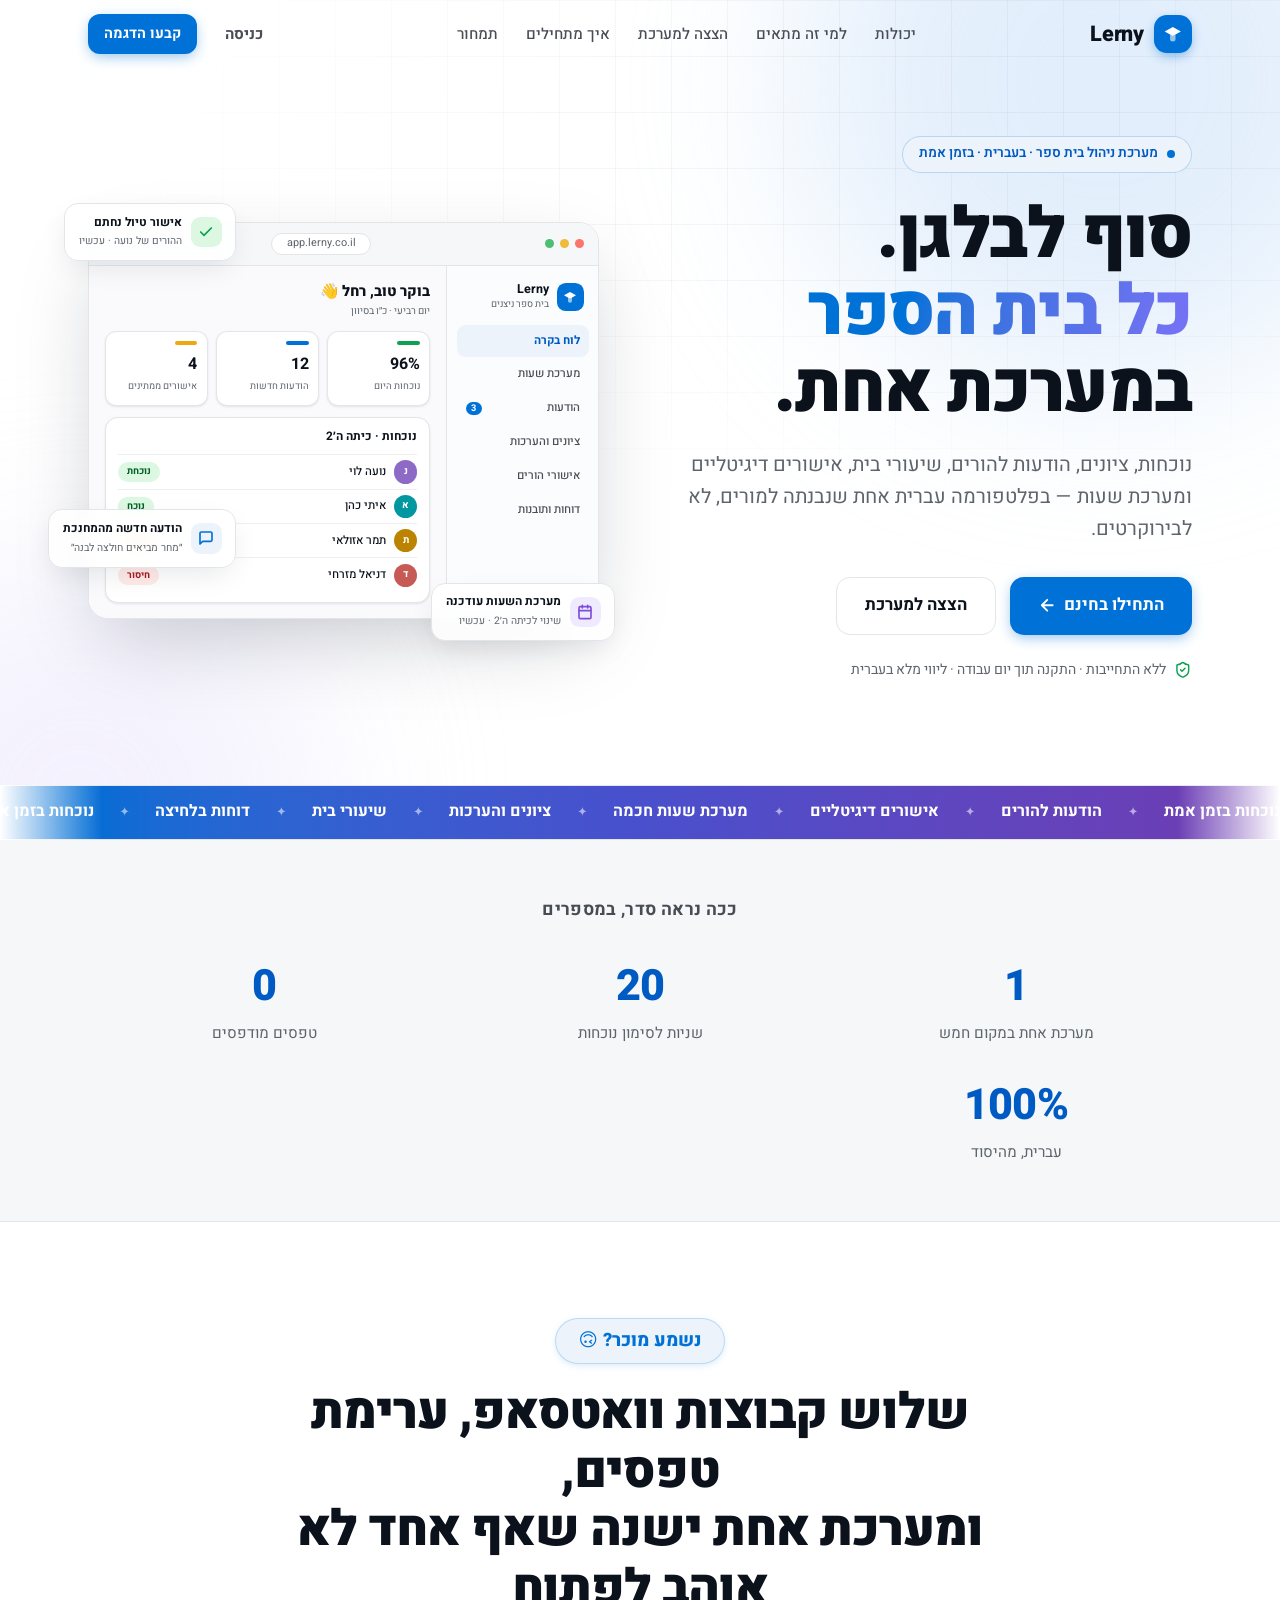
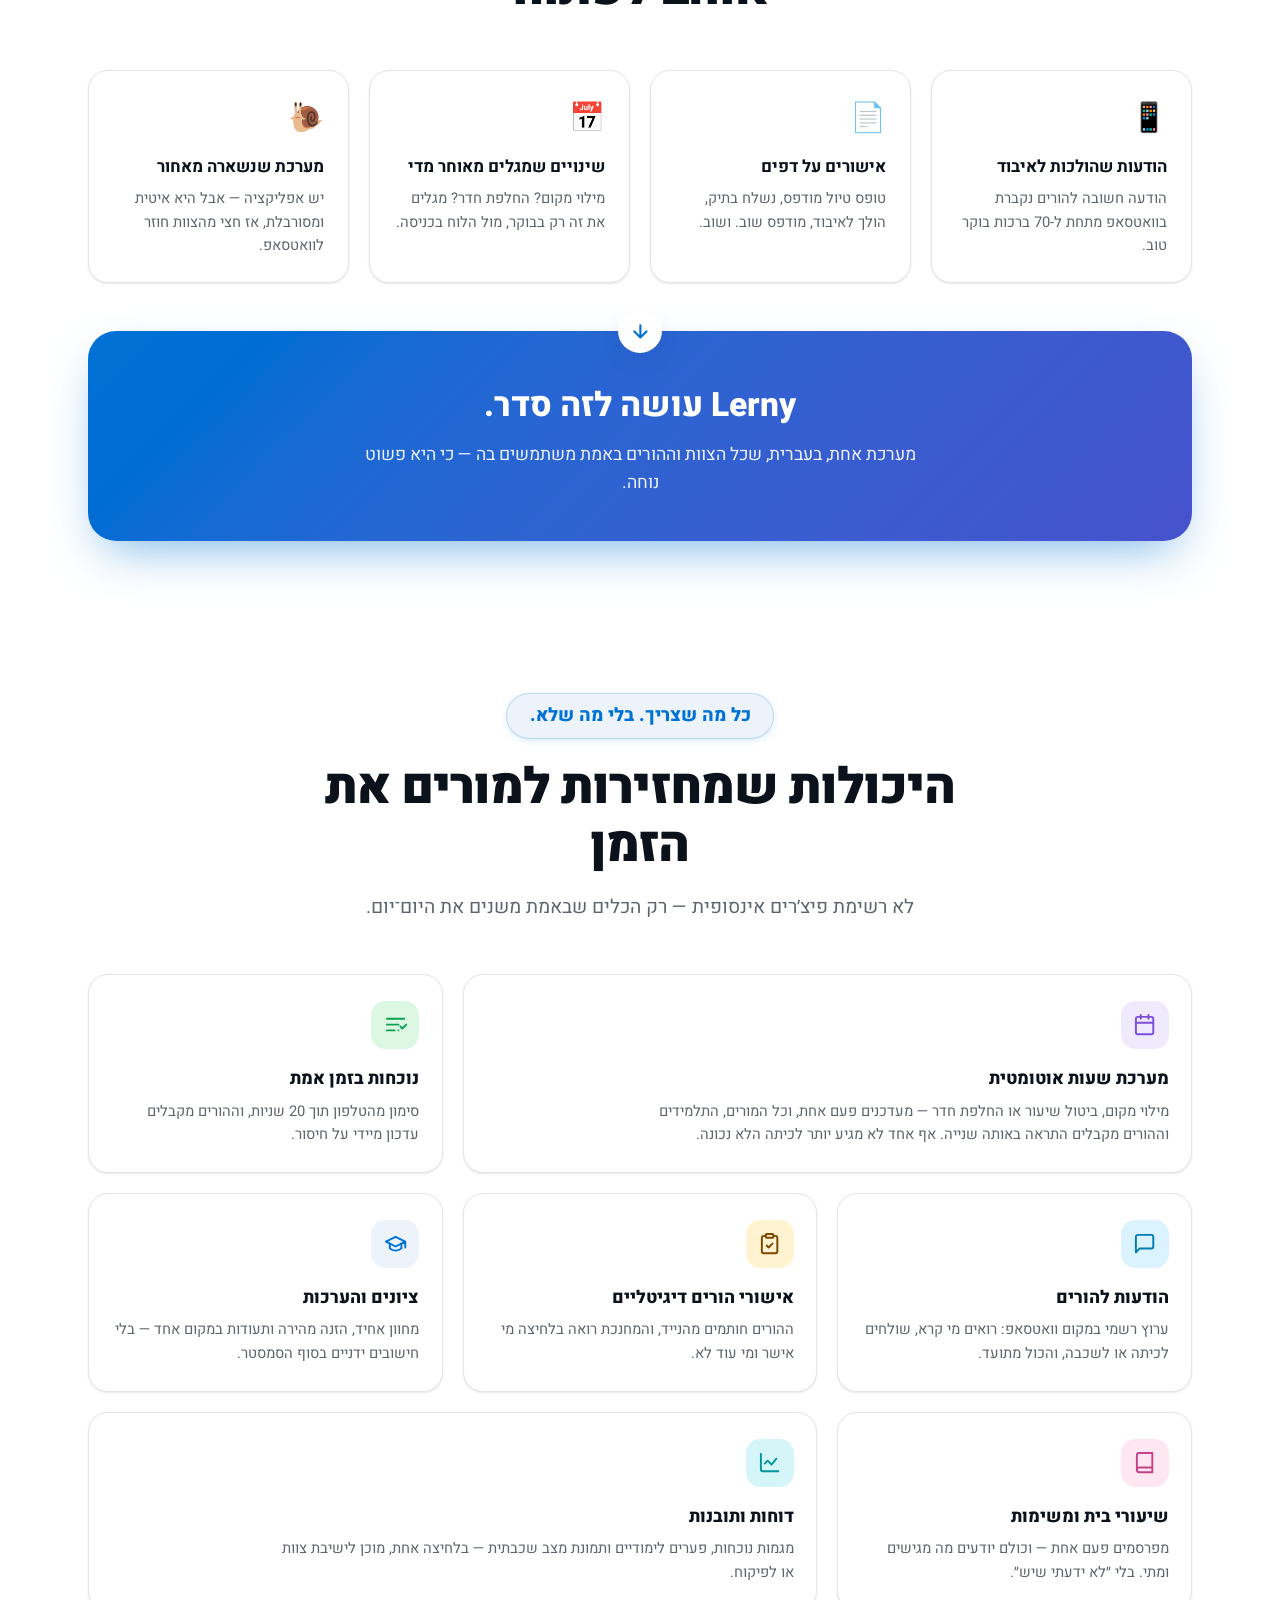
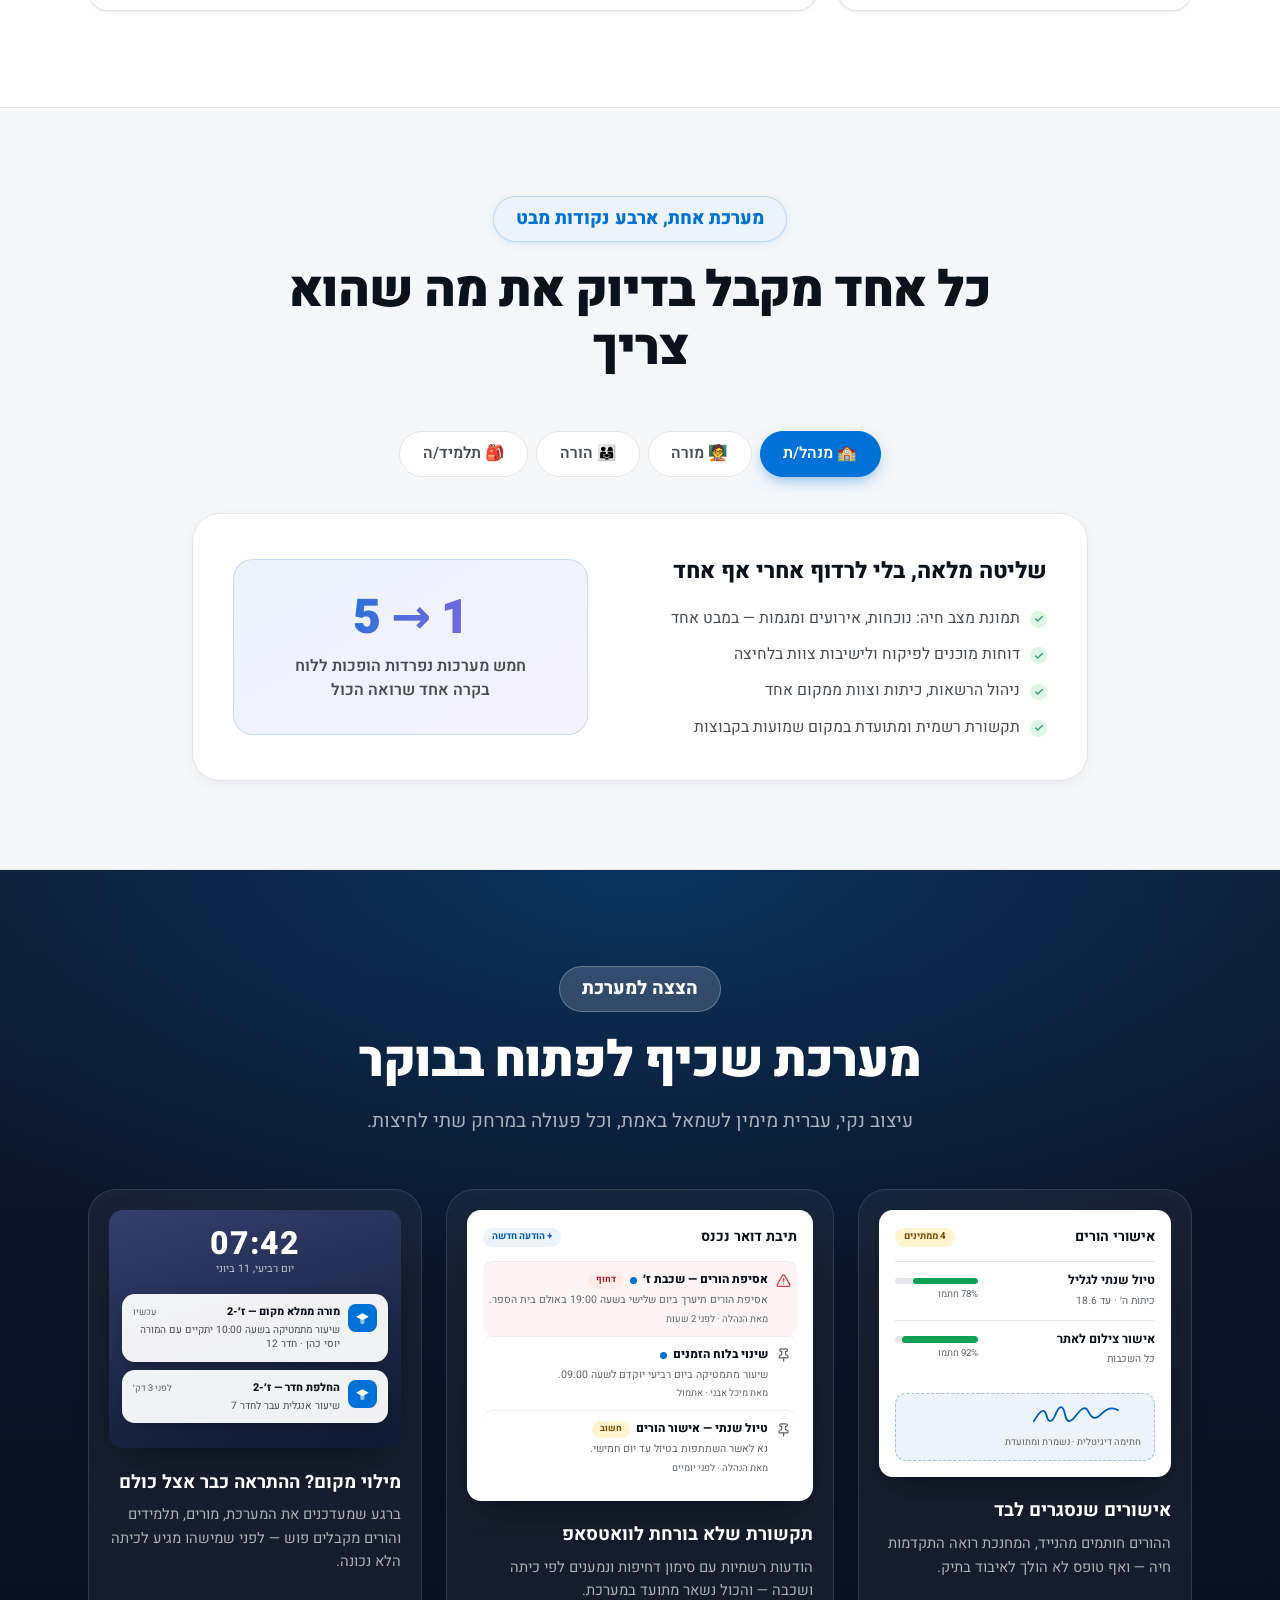
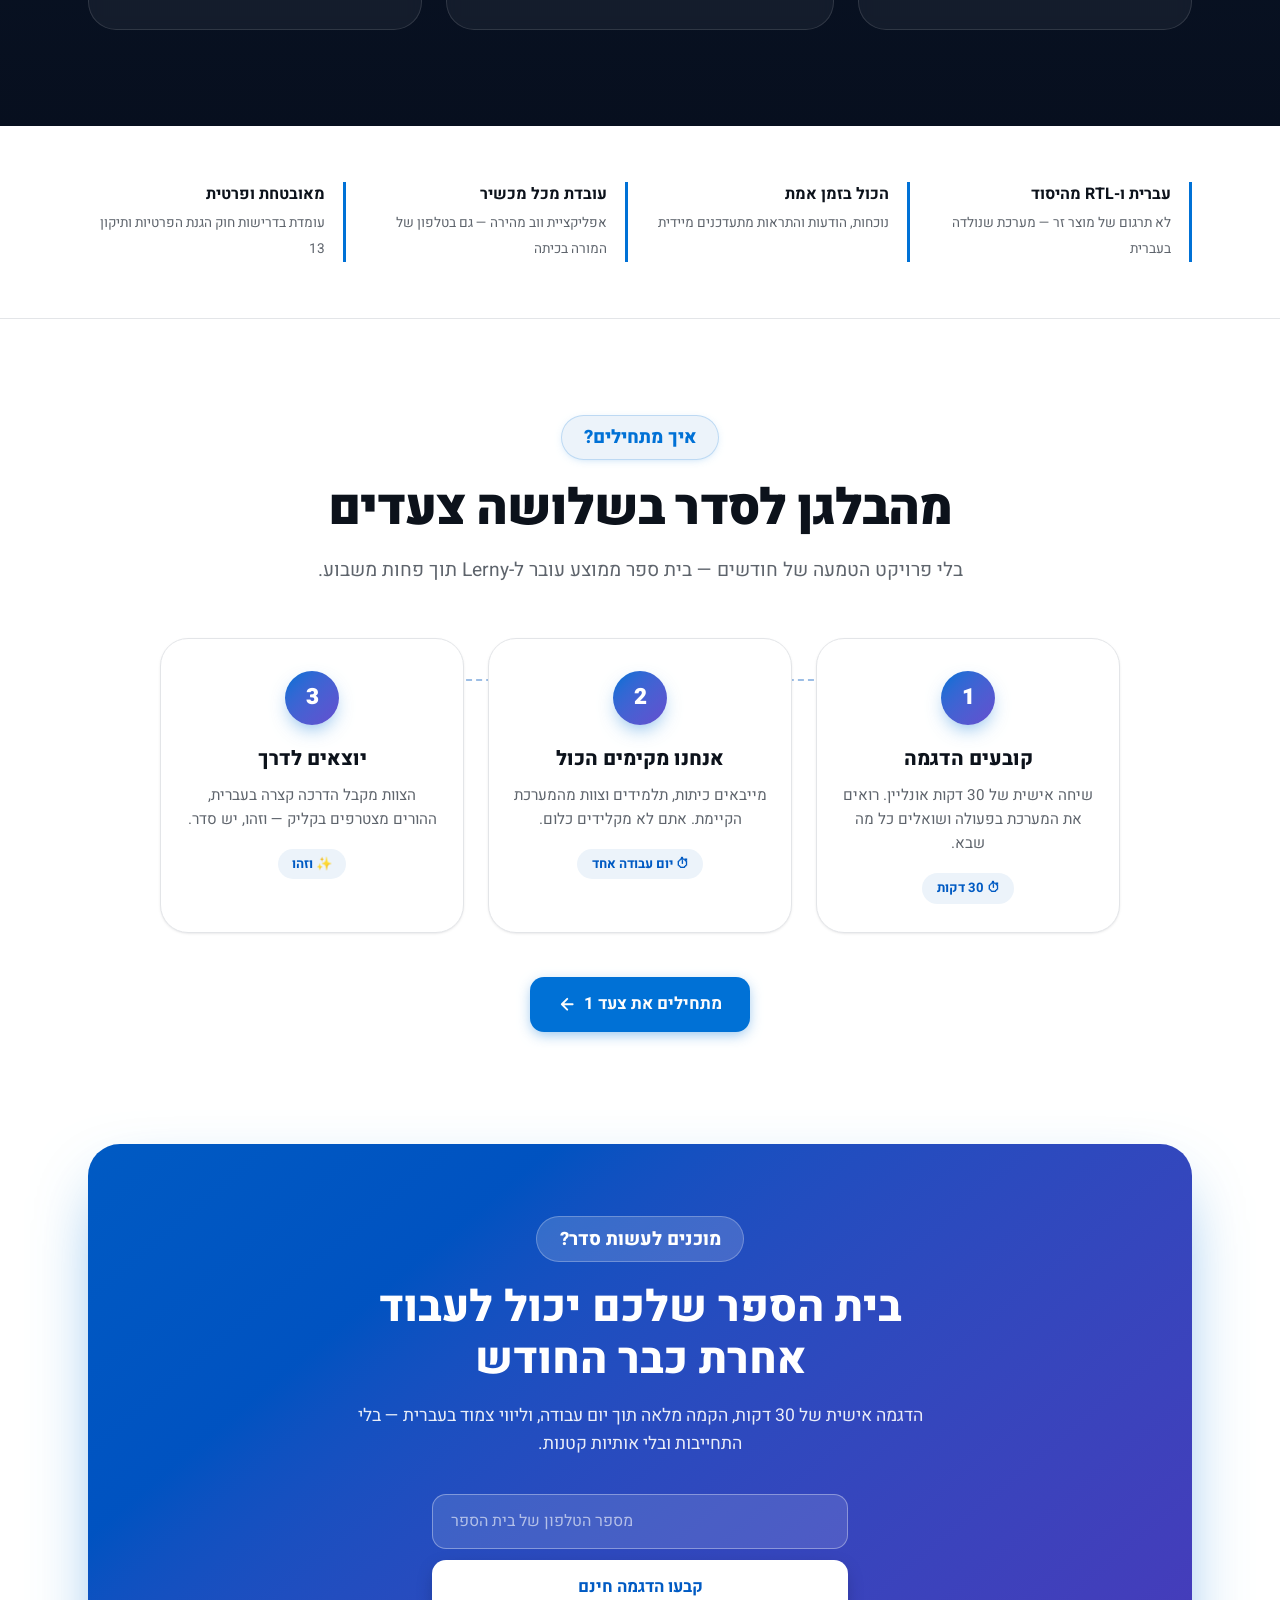
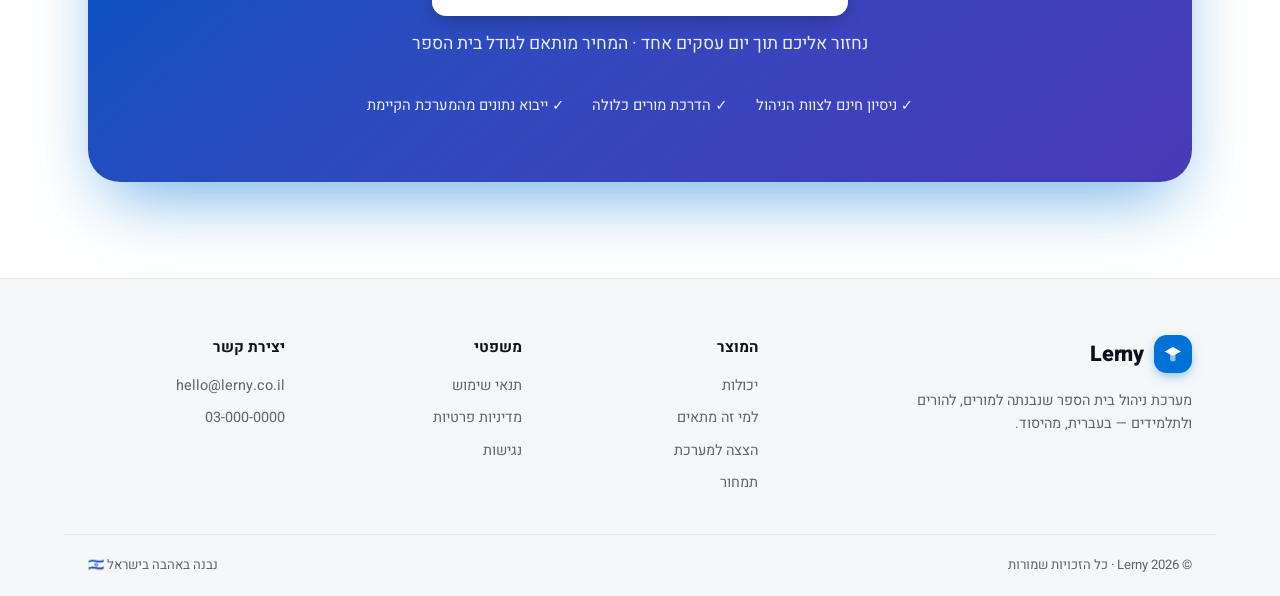
==== commit 62c8cdca: "Replace stroke logo with filled graduation cap icon everywhere" ====
--- a/index.html
+++ b/index.html
@@ -3,24 +3,16 @@
 <head>
   <meta charset="utf-8" />
   <meta name="viewport" content="width=device-width, initial-scale=1" />
-  <meta http-equiv="Content-Security-Policy" content="default-src 'self'; script-src 'self'; style-src 'self' 'unsafe-inline' https://fonts.googleapis.com; font-src https://fonts.gstatic.com; img-src 'self' data:; connect-src https://script.google.com https://script.googleusercontent.com; form-action 'self'; base-uri 'self'; object-src 'none'" />
-  <meta name="referrer" content="strict-origin-when-cross-origin" />
   <title>Lerny — כל בית הספר. מערכת אחת.</title>
   <meta name="description" content="Lerny מאחדת נוכחות, ציונים, הודעות להורים, שיעורי בית ומערכת שעות בפלטפורמה עברית אחת — מודרנית, פשוטה, ובנויה למורים." />
   <meta property="og:title" content="Lerny — מערכת ניהול בית ספר אחת לכל דבר" />
   <meta property="og:description" content="נוכחות, ציונים, הודעות, אישורי הורים ומערכת שעות — במקום אחד, בעברית, בזמן אמת." />
   <meta property="og:type" content="website" />
-  <meta property="og:url" content="https://lerny.site/" />
-  <meta property="og:locale" content="he_IL" />
-  <link rel="canonical" href="https://lerny.site/" />
   <link rel="preconnect" href="https://fonts.googleapis.com" />
   <link rel="preconnect" href="https://fonts.gstatic.com" crossorigin />
   <link href="https://fonts.googleapis.com/css2?family=Heebo:wght@400;500;600;700;800;900&display=swap" rel="stylesheet" />
   <link rel="stylesheet" href="styles.css" />
-  <link rel="icon" href="favicon.ico" sizes="any" />
-  <link rel="icon" type="image/png" sizes="32x32" href="favicon-32x32.png" />
-  <link rel="icon" type="image/png" sizes="16x16" href="favicon-16x16.png" />
-  <link rel="apple-touch-icon" href="apple-touch-icon.png" />
+  <link rel="icon" href="data:image/svg+xml,%3Csvg xmlns='http://www.w3.org/2000/svg' viewBox='0 0 32 32'%3E%3Crect width='32' height='32' rx='8' fill='%233B5CE6'/%3E%3Cpolygon points='16,6 28,12.7 16,19.3 4,12.7' fill='white'/%3E%3Cpath d='M12,17 L16,19.3 L20,17 L20,24 Q20,27 16,27 Q12,27 12,24 Z' fill='white' fill-opacity='.58'/%3E%3C/svg%3E" />
 </head>
 <body>
 
@@ -30,8 +22,9 @@
   <div class="container header-inner">
     <a href="#" class="brand" aria-label="Lerny — דף הבית">
       <span class="brand-mark">
-        <svg viewBox="0 0 24 24" fill="none" stroke="currentColor" stroke-width="2" stroke-linecap="round" stroke-linejoin="round" aria-hidden="true">
-          <path d="M22 10v6M2 10l10-5 10 5-10 5z"/><path d="M6 12v5c3 3 9 3 12 0v-5"/>
+        <svg viewBox="0 0 24 24" xmlns="http://www.w3.org/2000/svg" aria-hidden="true">
+          <polygon points="12,4.5 21,9.5 12,14.5 3,9.5" fill="white"/>
+          <path d="M9,12.5 L12,14.5 L15,12.5 L15,18 Q15,20.5 12,20.5 Q9,20.5 9,18 Z" fill="white" fill-opacity="0.58"/>
         </svg>
       </span>
       <span class="brand-name">Lerny</span>
@@ -42,10 +35,12 @@
       <a href="#roles">למי זה מתאים</a>
       <a href="#preview">הצצה למערכת</a>
       <a href="#steps">איך מתחילים</a>
+      <a href="#pricing">תמחור</a>
     </nav>
 
     <div class="header-actions">
-      <a href="#pricing" class="btn btn-primary btn-sm">השאירו פרטים</a>
+      <a href="#pricing" class="btn btn-ghost">כניסה</a>
+      <a href="#pricing" class="btn btn-primary btn-sm">קבעו הדגמה</a>
       <button class="menu-toggle" id="menuToggle" aria-label="פתיחת תפריט" aria-expanded="false">
         <span></span><span></span><span></span>
       </button>
@@ -62,8 +57,24 @@
   </div>
 
   <div class="container hero-inner">
-    <div class="hero-copy-top reveal">
+    <div class="hero-copy reveal">
+      <div class="hero-badge">
+        <span class="pulse-dot"></span>
+        מערכת ניהול בית ספר · בעברית · בזמן אמת
+      </div>
       <h1>סוף לבלגן.<br /><span class="text-gradient">כל בית הספר</span> במערכת אחת.</h1>
+      <p class="hero-sub">
+        נוכחות, ציונים, הודעות להורים, שיעורי בית, אישורים דיגיטליים ומערכת שעות —
+        בפלטפורמה עברית אחת שנבנתה למורים, לא לבירוקרטים.
+      </p>
+      <div class="hero-ctas">
+        <a href="#pricing" class="btn btn-primary btn-lg">התחילו בחינם<svg viewBox="0 0 24 24" fill="none" stroke="currentColor" stroke-width="2.5" stroke-linecap="round" stroke-linejoin="round" aria-hidden="true"><path d="M19 12H5M12 19l-7-7 7-7"/></svg></a>
+        <a href="#preview" class="btn btn-outline btn-lg">הצצה למערכת</a>
+      </div>
+      <div class="hero-trust">
+        <svg viewBox="0 0 24 24" fill="none" stroke="currentColor" stroke-width="2" stroke-linecap="round" stroke-linejoin="round" aria-hidden="true"><path d="M20 13c0 5-3.5 7.5-7.66 8.95a1 1 0 0 1-.67-.01C7.5 20.5 4 18 4 13V6a1 1 0 0 1 1-1c2 0 4.5-1.2 6.24-2.72a1.17 1.17 0 0 1 1.52 0C14.51 3.81 17 5 19 5a1 1 0 0 1 1 1z"/><path d="m9 12 2 2 4-4"/></svg>
+        ללא התחייבות · התקנה תוך יום עבודה · ליווי מלא בעברית
+      </div>
     </div>
 
     <!-- Hand-built mockup of the actual app dashboard -->
@@ -71,13 +82,13 @@
       <div class="app-frame float-slow" id="appFrame">
         <div class="app-titlebar">
           <span class="tb-dot"></span><span class="tb-dot"></span><span class="tb-dot"></span>
-          <span class="tb-url">app.lerny.site</span>
+          <span class="tb-url">app.lerny.co.il</span>
         </div>
         <div class="app-body">
           <aside class="app-sidebar">
             <div class="app-logo">
               <span class="app-logo-mark">
-                <svg viewBox="0 0 24 24" fill="none" stroke="currentColor" stroke-width="2.2" stroke-linecap="round" stroke-linejoin="round"><path d="M22 10v6M2 10l10-5 10 5-10 5z"/><path d="M6 12v5c3 3 9 3 12 0v-5"/></svg>
+                <svg viewBox="0 0 24 24" xmlns="http://www.w3.org/2000/svg"><polygon points="12,4.5 21,9.5 12,14.5 3,9.5" fill="white"/><path d="M9,12.5 L12,14.5 L15,12.5 L15,18 Q15,20.5 12,20.5 Q9,20.5 9,18 Z" fill="white" fill-opacity="0.58"/></svg>
               </span>
               <span>
                 <b>Lerny</b>
@@ -140,21 +151,6 @@
         <span><b>מערכת השעות עודכנה</b><i>שינוי לכיתה ה׳2 · עכשיו</i></span>
       </div>
     </div>
-
-    <div class="hero-copy-bot reveal">
-      <p class="hero-sub">
-        נוכחות, ציונים, הודעות להורים, שיעורי בית, אישורים דיגיטליים ומערכת שעות —
-        בפלטפורמה אחת שנבנתה למנהלים, מורים, תלמידים והורים.
-      </p>
-      <div class="hero-ctas">
-        <a href="#pricing" class="btn btn-primary btn-lg">התחילו בחינם<svg viewBox="0 0 24 24" fill="none" stroke="currentColor" stroke-width="2.5" stroke-linecap="round" stroke-linejoin="round" aria-hidden="true"><path d="M19 12H5M12 19l-7-7 7-7"/></svg></a>
-        <a href="#preview" class="btn btn-outline btn-lg">הצצה למערכת</a>
-      </div>
-      <div class="hero-trust">
-        <svg viewBox="0 0 24 24" fill="none" stroke="currentColor" stroke-width="2" stroke-linecap="round" stroke-linejoin="round" aria-hidden="true"><path d="M20 13c0 5-3.5 7.5-7.66 8.95a1 1 0 0 1-.67-.01C7.5 20.5 4 18 4 13V6a1 1 0 0 1 1-1c2 0 4.5-1.2 6.24-2.72a1.17 1.17 0 0 1 1.52 0C14.51 3.81 17 5 19 5a1 1 0 0 1 1 1z"/><path d="m9 12 2 2 4-4"/></svg>
-        ללא התחייבות · התקנה תוך יום עבודה · ליווי מלא בעברית
-      </div>
-    </div>
   </div>
 </section>
 
@@ -184,8 +180,9 @@
     <p class="stats-kicker reveal">ככה נראה סדר, במספרים</p>
     <div class="stats-grid reveal">
       <div class="stat"><b data-count="1">0</b><span>מערכת אחת במקום חמש</span></div>
-      <div class="stat"><b data-count="2">0</b><span>דקות לסימון נוכחות</span></div>
+      <div class="stat"><b data-count="20">0</b><span>שניות לסימון נוכחות</span></div>
       <div class="stat"><b data-count="0">0</b><span>טפסים מודפסים</span></div>
+      <div class="stat"><b data-count="100" data-suffix="%">0</b><span>עברית, מהיסוד</span></div>
     </div>
   </div>
 </section>
@@ -212,7 +209,7 @@
       <div class="problem-card reveal">
         <span class="problem-emoji">📅</span>
         <h3>שינויים שמגלים מאוחר מדי</h3>
-        <p>מילוי מקום? החלפת חדר? מגלים ישר בהודעה שקופצת בטלפון.</p>
+        <p>מילוי מקום? החלפת חדר? מגלים את זה רק בבוקר, מול הלוח בכניסה.</p>
       </div>
       <div class="problem-card reveal">
         <span class="problem-emoji">🐌</span>
@@ -246,7 +243,7 @@
           <svg viewBox="0 0 24 24" fill="none" stroke="currentColor" stroke-width="2" stroke-linecap="round" stroke-linejoin="round"><rect width="18" height="18" x="3" y="4" rx="2"/><path d="M16 2v4M8 2v4M3 10h18"/></svg>
         </span>
         <h3>מערכת שעות אוטומטית</h3>
-        <p>במקום לזכור לבד מי פנוי/ה, מי שובץ/ה, וכמה שעות חסרות לכל מורה — בנייה חכמה שחוסכת שעות ארוכות.</p>
+        <p>מילוי מקום, ביטול שיעור או החלפת חדר — מעדכנים פעם אחת, וכל המורים, התלמידים וההורים מקבלים התראה באותה שנייה. אף אחד לא מגיע יותר לכיתה הלא נכונה.</p>
       </article>
 
       <article class="feature-card reveal">
@@ -254,7 +251,7 @@
           <svg viewBox="0 0 24 24" fill="none" stroke="currentColor" stroke-width="2" stroke-linecap="round" stroke-linejoin="round"><path d="M11 18H3M15 18h.01M3 12h12M3 6h18"/><path d="m17 14 2 2 4-4" /></svg>
         </span>
         <h3>נוכחות בזמן אמת</h3>
-        <p>סימון מהטלפון תוך 2 דקות, וההורים מקבלים עדכון מיידי על חיסור.</p>
+        <p>סימון מהטלפון תוך 20 שניות, וההורים מקבלים עדכון מיידי על חיסור.</p>
       </article>
 
       <article class="feature-card reveal">
@@ -262,7 +259,7 @@
           <svg viewBox="0 0 24 24" fill="none" stroke="currentColor" stroke-width="2" stroke-linecap="round" stroke-linejoin="round"><path d="M21 15a2 2 0 0 1-2 2H7l-4 4V5a2 2 0 0 1 2-2h14a2 2 0 0 1 2 2z"/></svg>
         </span>
         <h3>הודעות להורים</h3>
-        <p>מקבלים התראה מיידית לגבי כל מה שחשוב — בלי שההודעה תעלם מאחורי 70 הודעות בווצאפ.</p>
+        <p>ערוץ רשמי במקום וואטסאפ: רואים מי קרא, שולחים לכיתה או לשכבה, והכול מתועד.</p>
       </article>
 
       <article class="feature-card reveal">
@@ -278,7 +275,7 @@
           <svg viewBox="0 0 24 24" fill="none" stroke="currentColor" stroke-width="2" stroke-linecap="round" stroke-linejoin="round"><path d="M22 10v6M2 10l10-5 10 5-10 5z"/><path d="M6 12v5c3 3 9 3 12 0v-5"/></svg>
         </span>
         <h3>ציונים והערכות</h3>
-        <p>מחוון אחיד, הזנה מהירה ותעודות במקום אחד — בלי חישובים ידניים בסוף המחצית.</p>
+        <p>מחוון אחיד, הזנה מהירה ותעודות במקום אחד — בלי חישובים ידניים בסוף הסמסטר.</p>
       </article>
 
       <article class="feature-card reveal">
@@ -339,11 +336,11 @@
             <li>נוכחות, ציונים ושיעורי בית — הכול מהטלפון, גם באמצע שיעור</li>
             <li>הודעה אחת להורי הכיתה במקום עשרות הודעות פרטיות</li>
             <li>אישורי הורים נסגרים לבד — בלי לרדוף אחרי טפסים</li>
-            <li>דוחות נוכחות ותובנות לימודיות — מוכנים בלחיצה אחת</li>
+            <li>תזכורות אוטומטיות להורים — המערכת רודפת במקומך</li>
           </ul>
         </div>
         <div class="role-stat">
-          <b>2 דקות</b>
+          <b>20 שניות</b>
           <span>מהרגע שנכנסים לכיתה ועד שהנוכחות מסומנת וההורים מעודכנים</span>
         </div>
       </div>
@@ -352,10 +349,10 @@
         <div class="role-text">
           <h3>סוף־סוף יודעים מה קורה בבית הספר</h3>
           <ul>
-            <li>עדכון מיידי על נוכחות, ציונים והודעות — בלי לחייג לבית הספר</li>
+            <li>עדכון מיידי על נוכחות, ציונים והודעות — בלי לחפש בקבוצות</li>
             <li>חתימה דיגיטלית על אישורים תוך שניות, מכל מקום</li>
             <li>מערכת השעות ושיעורי הבית של הילד — תמיד בכיס</li>
-            <li>כל ההתכתבות הרשמית עם בית הספר — מסודרת ומתועדת במקום אחד</li>
+            <li>ערוץ ישיר מול המחנכת, בלי לשתף מספר אישי</li>
           </ul>
         </div>
         <div class="role-stat">
@@ -371,12 +368,12 @@
             <li>מערכת שעות מעודכנת — כולל שינויים של הרגע האחרון</li>
             <li>שיעורי בית ומועדי הגשה במקום אחד, עם תזכורות</li>
             <li>ציונים והערכות ברגע שהם מתפרסמים</li>
-            <li>עדכונים מהמחנכת — ישירות לטלפון, בלי לפספס כלום</li>
+            <li>מרחב כיתתי עם כל החומרים והקבצים</li>
           </ul>
         </div>
         <div class="role-stat">
           <b>מקום אחד</b>
-          <span>מערכת, שיעורי בית, ציונים ועדכונים — פותחים בבוקר ויודעים הכול</span>
+          <span>מערכת, שיעורי בית, ציונים וחומרים — פותחים בבוקר ויודעים הכול</span>
         </div>
       </div>
     </div>
@@ -389,7 +386,7 @@
     <div class="section-head section-head-light reveal">
       <span class="eyebrow eyebrow-light">הצצה למערכת</span>
       <h2>מערכת שכיף לפתוח בבוקר</h2>
-      <p class="section-sub">עיצוב נקי ואינטואיטיבי, וכל פעולה במרחק שתי לחיצות.</p>
+      <p class="section-sub">עיצוב נקי, עברית מימין לשמאל באמת, וכל פעולה במרחק שתי לחיצות.</p>
     </div>
 
     <div class="preview-grid">
@@ -458,7 +455,7 @@
             <div class="push-date">יום רביעי, 11 ביוני</div>
             <div class="push-note">
               <span class="push-app">
-                <svg viewBox="0 0 24 24" fill="none" stroke="currentColor" stroke-width="2.2" stroke-linecap="round" stroke-linejoin="round"><path d="M22 10v6M2 10l10-5 10 5-10 5z"/><path d="M6 12v5c3 3 9 3 12 0v-5"/></svg>
+                <svg viewBox="0 0 24 24" xmlns="http://www.w3.org/2000/svg"><polygon points="12,4.5 21,9.5 12,14.5 3,9.5" fill="white"/><path d="M9,12.5 L12,14.5 L15,12.5 L15,18 Q15,20.5 12,20.5 Q9,20.5 9,18 Z" fill="white" fill-opacity="0.58"/></svg>
               </span>
               <span class="push-text">
                 <b>מורה ממלא מקום — ז׳-2<i>עכשיו</i></b>
@@ -467,7 +464,7 @@
             </div>
             <div class="push-note">
               <span class="push-app">
-                <svg viewBox="0 0 24 24" fill="none" stroke="currentColor" stroke-width="2.2" stroke-linecap="round" stroke-linejoin="round"><path d="M22 10v6M2 10l10-5 10 5-10 5z"/><path d="M6 12v5c3 3 9 3 12 0v-5"/></svg>
+                <svg viewBox="0 0 24 24" xmlns="http://www.w3.org/2000/svg"><polygon points="12,4.5 21,9.5 12,14.5 3,9.5" fill="white"/><path d="M9,12.5 L12,14.5 L15,12.5 L15,18 Q15,20.5 12,20.5 Q9,20.5 9,18 Z" fill="white" fill-opacity="0.58"/></svg>
               </span>
               <span class="push-text">
                 <b>החלפת חדר — ז׳-2<i>לפני 3 דק׳</i></b>
@@ -486,10 +483,10 @@
 <!-- ===== Differentiators strip ===== -->
 <section class="diff">
   <div class="container diff-grid">
-    <div class="diff-item reveal"><b>נבנתה לבתי ספר ישראלים</b><span>ממשק אינטואיטיבי שכולם מתחילים להשתמש בו מהיום הראשון</span></div>
+    <div class="diff-item reveal"><b>עברית ו-RTL מהיסוד</b><span>לא תרגום של מוצר זר — מערכת שנולדה בעברית</span></div>
     <div class="diff-item reveal"><b>הכול בזמן אמת</b><span>נוכחות, הודעות והתראות מתעדכנים מיידית</span></div>
-    <div class="diff-item reveal"><b>עובדת מכל מכשיר</b><span>אפליקציה מהירה — גם בטלפון</span></div>
-    <div class="diff-item reveal"><b>מאובטחת ופרטית</b><span>אפליקציה מאובטחת ומוגנת שעומדת בחוקים ובתקנות של משרד החינוך</span></div>
+    <div class="diff-item reveal"><b>עובדת מכל מכשיר</b><span>אפליקציית ווב מהירה — גם בטלפון של המורה בכיתה</span></div>
+    <div class="diff-item reveal"><b>מאובטחת ופרטית</b><span>עומדת בדרישות חוק הגנת הפרטיות ותיקון 13</span></div>
   </div>
 </section>
 
@@ -505,26 +502,26 @@
     <div class="steps-grid">
       <div class="step-card reveal">
         <span class="step-num">1</span>
-        <h3>משאירים פרטים</h3>
-        <p>נחייג אליכם לשיחה קצרה של מספר דקות לוודא פרטים ולקבוע פגישה מסודרת.</p>
-        <span class="step-time">⏱ כמה דקות</span>
+        <h3>קובעים הדגמה</h3>
+        <p>שיחה אישית של 30 דקות אונליין. רואים את המערכת בפעולה ושואלים כל מה שבא.</p>
+        <span class="step-time">⏱ 30 דקות</span>
       </div>
       <div class="step-card reveal">
         <span class="step-num">2</span>
-        <h3>אנחנו מדריכים אתכם בהכל</h3>
-        <p>מדריכים אתכם על כל המערכת והולכים אתכם יד ביד בצעדים הראשונים כדי שלא תפספסו דבר.</p>
+        <h3>אנחנו מקימים הכול</h3>
+        <p>מייבאים כיתות, תלמידים וצוות מהמערכת הקיימת. אתם לא מקלידים כלום.</p>
         <span class="step-time">⏱ יום עבודה אחד</span>
       </div>
       <div class="step-card reveal">
         <span class="step-num">3</span>
         <h3>יוצאים לדרך</h3>
-        <p>כל אחד מקבל משתמש מסודר — מורים, תלמידים, הורים — וזהו, אתם מוכנים.</p>
+        <p>הצוות מקבל הדרכה קצרה בעברית, ההורים מצטרפים בקליק — וזהו, יש סדר.</p>
         <span class="step-time">✨ וזהו</span>
       </div>
     </div>
 
     <div class="steps-cta reveal">
-      <a href="#pricing" class="btn btn-primary btn-lg">משאירים פרטים<svg viewBox="0 0 24 24" fill="none" stroke="currentColor" stroke-width="2.5" stroke-linecap="round" stroke-linejoin="round" aria-hidden="true"><path d="M19 12H5M12 19l-7-7 7-7"/></svg></a>
+      <a href="#pricing" class="btn btn-primary btn-lg">מתחילים את צעד 1<svg viewBox="0 0 24 24" fill="none" stroke="currentColor" stroke-width="2.5" stroke-linecap="round" stroke-linejoin="round" aria-hidden="true"><path d="M19 12H5M12 19l-7-7 7-7"/></svg></a>
     </div>
   </div>
 </section>
@@ -536,22 +533,18 @@
       <div class="pricing-bg" aria-hidden="true"></div>
       <span class="eyebrow eyebrow-light">מוכנים לעשות סדר?</span>
       <h2>בית הספר שלכם יכול לעבוד אחרת כבר החודש</h2>
-      <p>שיחה קצרה לוודא פרטים, פגישת הדגמה מסודרת, הדרכה ושלב הקמה — בלי התחייבות ובלי אותיות קטנות.</p>
+      <p>הדגמה אישית של 30 דקות, הקמה מלאה תוך יום עבודה, וליווי צמוד בעברית — בלי התחייבות ובלי אותיות קטנות.</p>
 
       <form class="cta-form" id="ctaForm">
-        <input type="text" id="fieldName" placeholder="שם מלא" aria-label="שם מלא" maxlength="80" autocomplete="name" required />
-        <input type="text" id="fieldSchool" placeholder="שם בית הספר" aria-label="שם בית הספר" maxlength="120" autocomplete="organization" required />
-        <input type="tel" id="fieldPhone" inputmode="tel" placeholder="מספר טלפון" aria-label="מספר טלפון" pattern="[0-9\-\+\s]{7,15}" maxlength="15" autocomplete="tel" required />
-        <input type="text" id="fieldCompany" name="company" tabindex="-1" autocomplete="off" aria-hidden="true" class="hp-field" />
-        <button type="submit" class="btn btn-light btn-lg">השאירו פרטים</button>
+        <input type="tel" inputmode="tel" placeholder="מספר הטלפון של בית הספר" aria-label="מספר טלפון" pattern="[0-9\-\+\s]{7,15}" required />
+        <button type="submit" class="btn btn-light btn-lg">קבעו הדגמה חינם</button>
       </form>
-      <p class="form-note" id="formNote">נחזור אליכם תוך יום עסקים אחד</p>
-      <p class="form-consent">בלחיצה על "השאירו פרטים" אתם מאשרים שקראתם את <a href="privacy.html">מדיניות הפרטיות</a> ומסכימים שניצור עמכם קשר.</p>
+      <p class="form-note" id="formNote">נחזור אליכם תוך יום עסקים אחד · המחיר מותאם לגודל בית הספר</p>
 
       <div class="pricing-points">
         <span>✓ ניסיון חינם לצוות הניהול</span>
-        <span>✓ ליווי אישי לאורך כל הדרך</span>
-        <span>✓ תמיכה טכנית בעברית זמינה תמיד</span>
+        <span>✓ הדרכת מורים כלולה</span>
+        <span>✓ ייבוא נתונים מהמערכת הקיימת</span>
       </div>
     </div>
   </div>
@@ -563,7 +556,7 @@
     <div class="footer-brand">
       <a href="#" class="brand">
         <span class="brand-mark">
-          <svg viewBox="0 0 24 24" fill="none" stroke="currentColor" stroke-width="2" stroke-linecap="round" stroke-linejoin="round" aria-hidden="true"><path d="M22 10v6M2 10l10-5 10 5-10 5z"/><path d="M6 12v5c3 3 9 3 12 0v-5"/></svg>
+          <svg viewBox="0 0 24 24" xmlns="http://www.w3.org/2000/svg" aria-hidden="true"><polygon points="12,4.5 21,9.5 12,14.5 3,9.5" fill="white"/><path d="M9,12.5 L12,14.5 L15,12.5 L15,18 Q15,20.5 12,20.5 Q9,20.5 9,18 Z" fill="white" fill-opacity="0.58"/></svg>
         </span>
         <span class="brand-name">Lerny</span>
       </a>
@@ -574,16 +567,18 @@
       <a href="#features">יכולות</a>
       <a href="#roles">למי זה מתאים</a>
       <a href="#preview">הצצה למערכת</a>
+      <a href="#pricing">תמחור</a>
     </div>
     <div class="footer-col">
       <b>משפטי</b>
-      <a href="terms.html">תנאי שימוש</a>
-      <a href="privacy.html">מדיניות פרטיות</a>
-      <a href="accessibility.html">הצהרת נגישות</a>
+      <a href="#">תנאי שימוש</a>
+      <a href="#">מדיניות פרטיות</a>
+      <a href="#">נגישות</a>
     </div>
     <div class="footer-col">
       <b>יצירת קשר</b>
-      <a href="mailto:lernysite@gmail.com">lernysite@gmail.com</a>
+      <a href="mailto:hello@lerny.co.il">hello@lerny.co.il</a>
+      <a href="tel:+97230000000">03-000-0000</a>
     </div>
   </div>
   <div class="container footer-bottom">
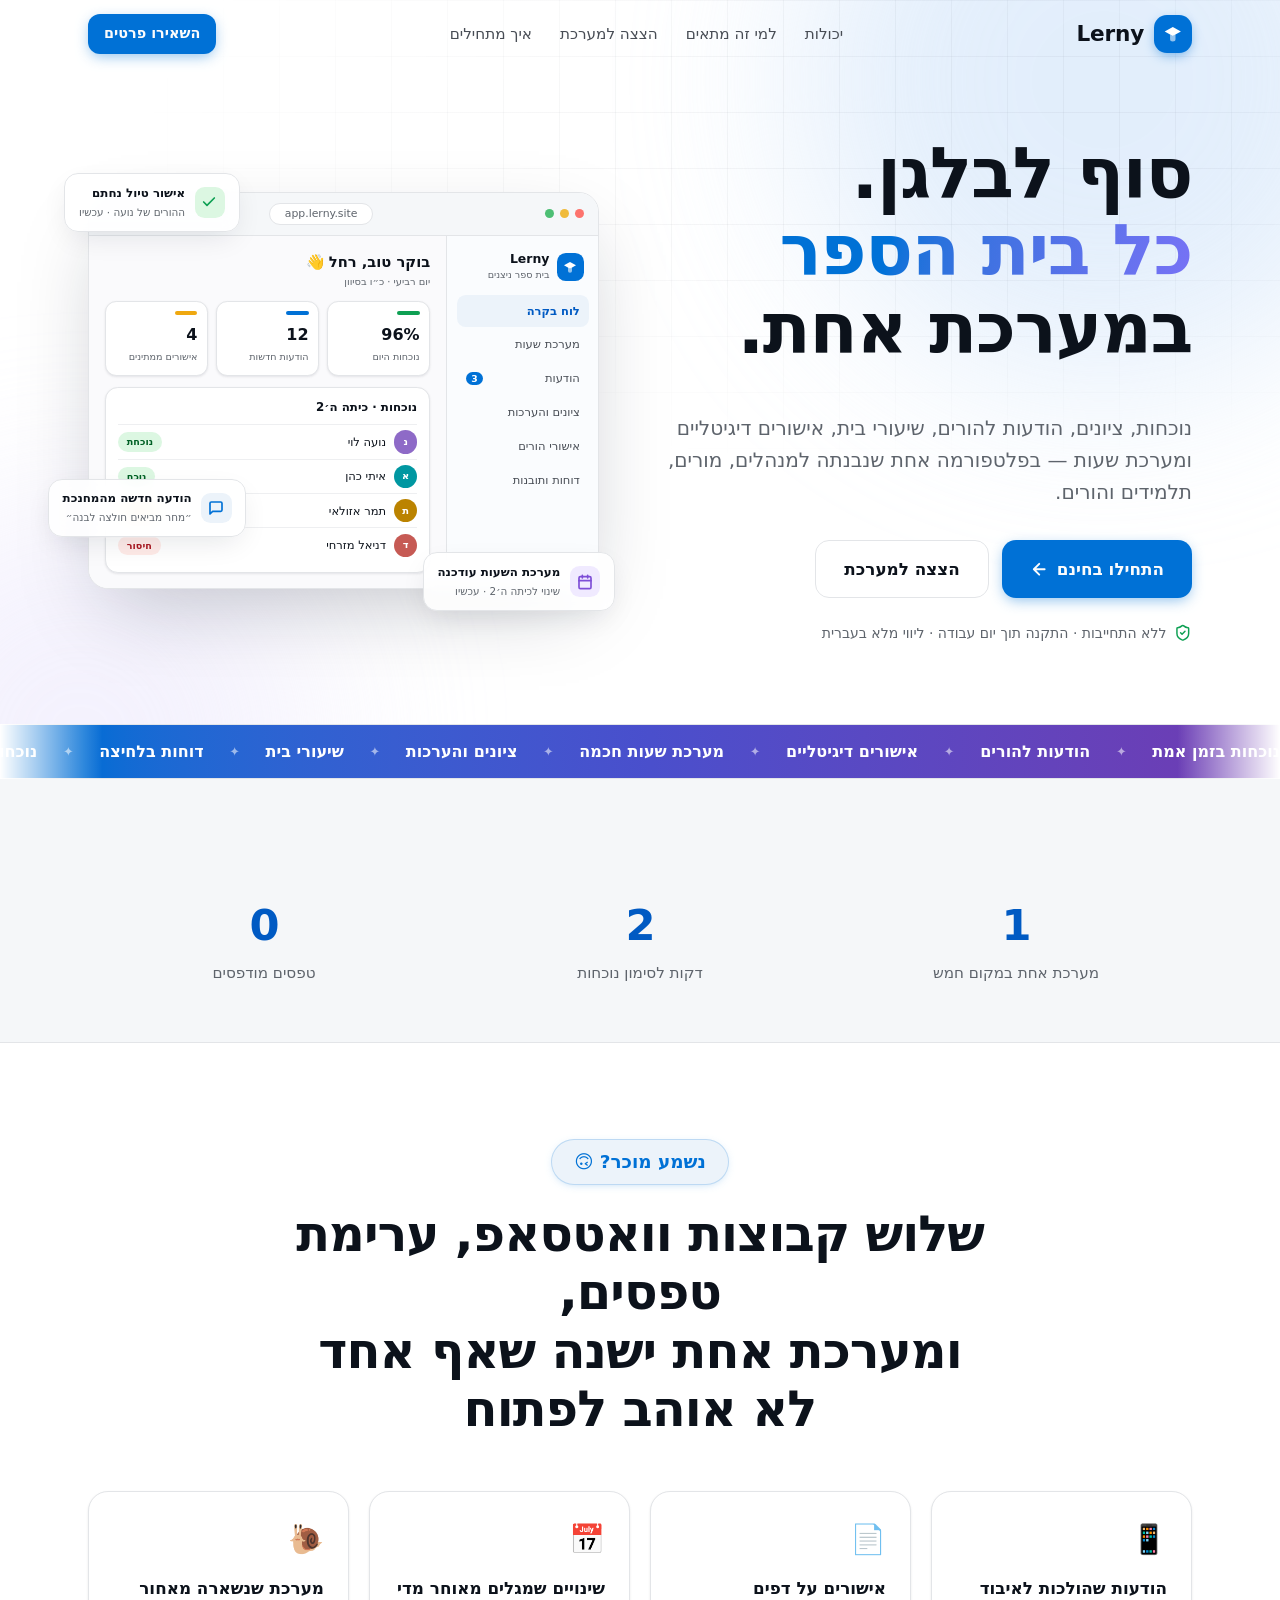
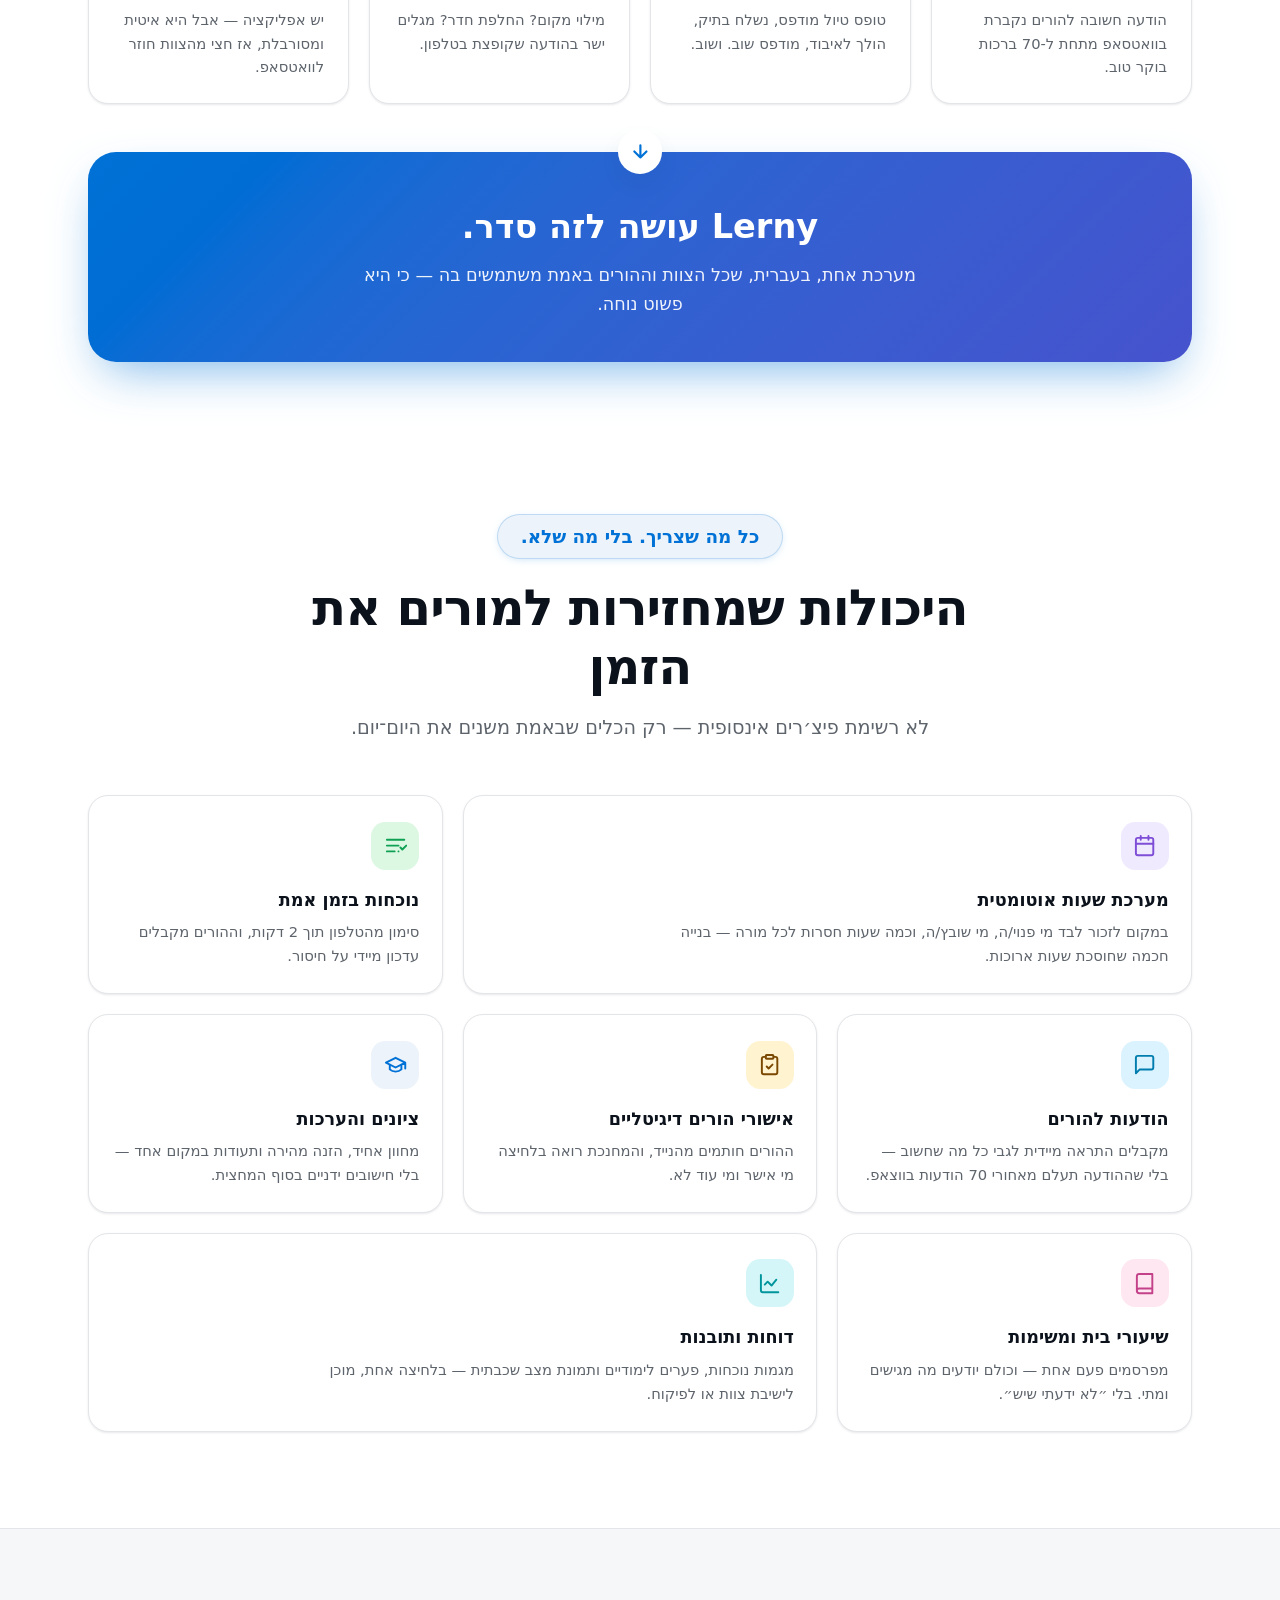
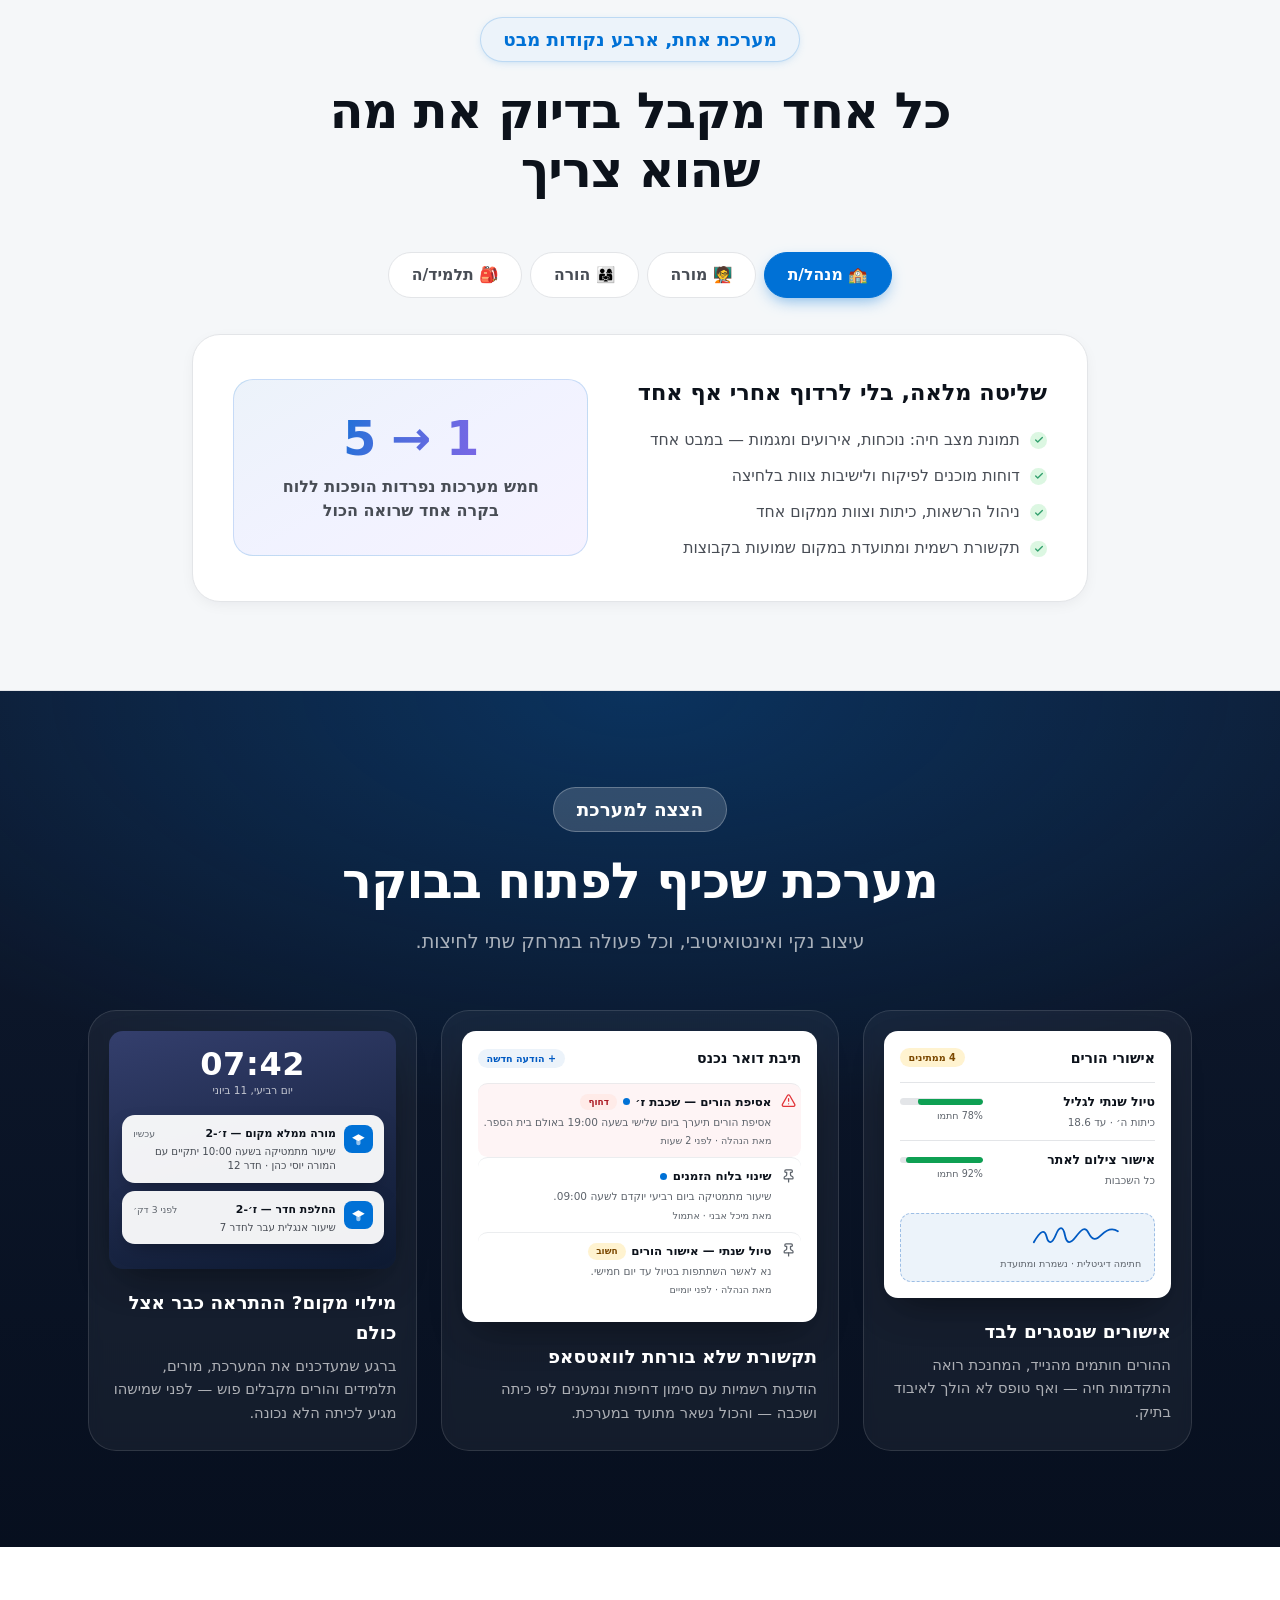
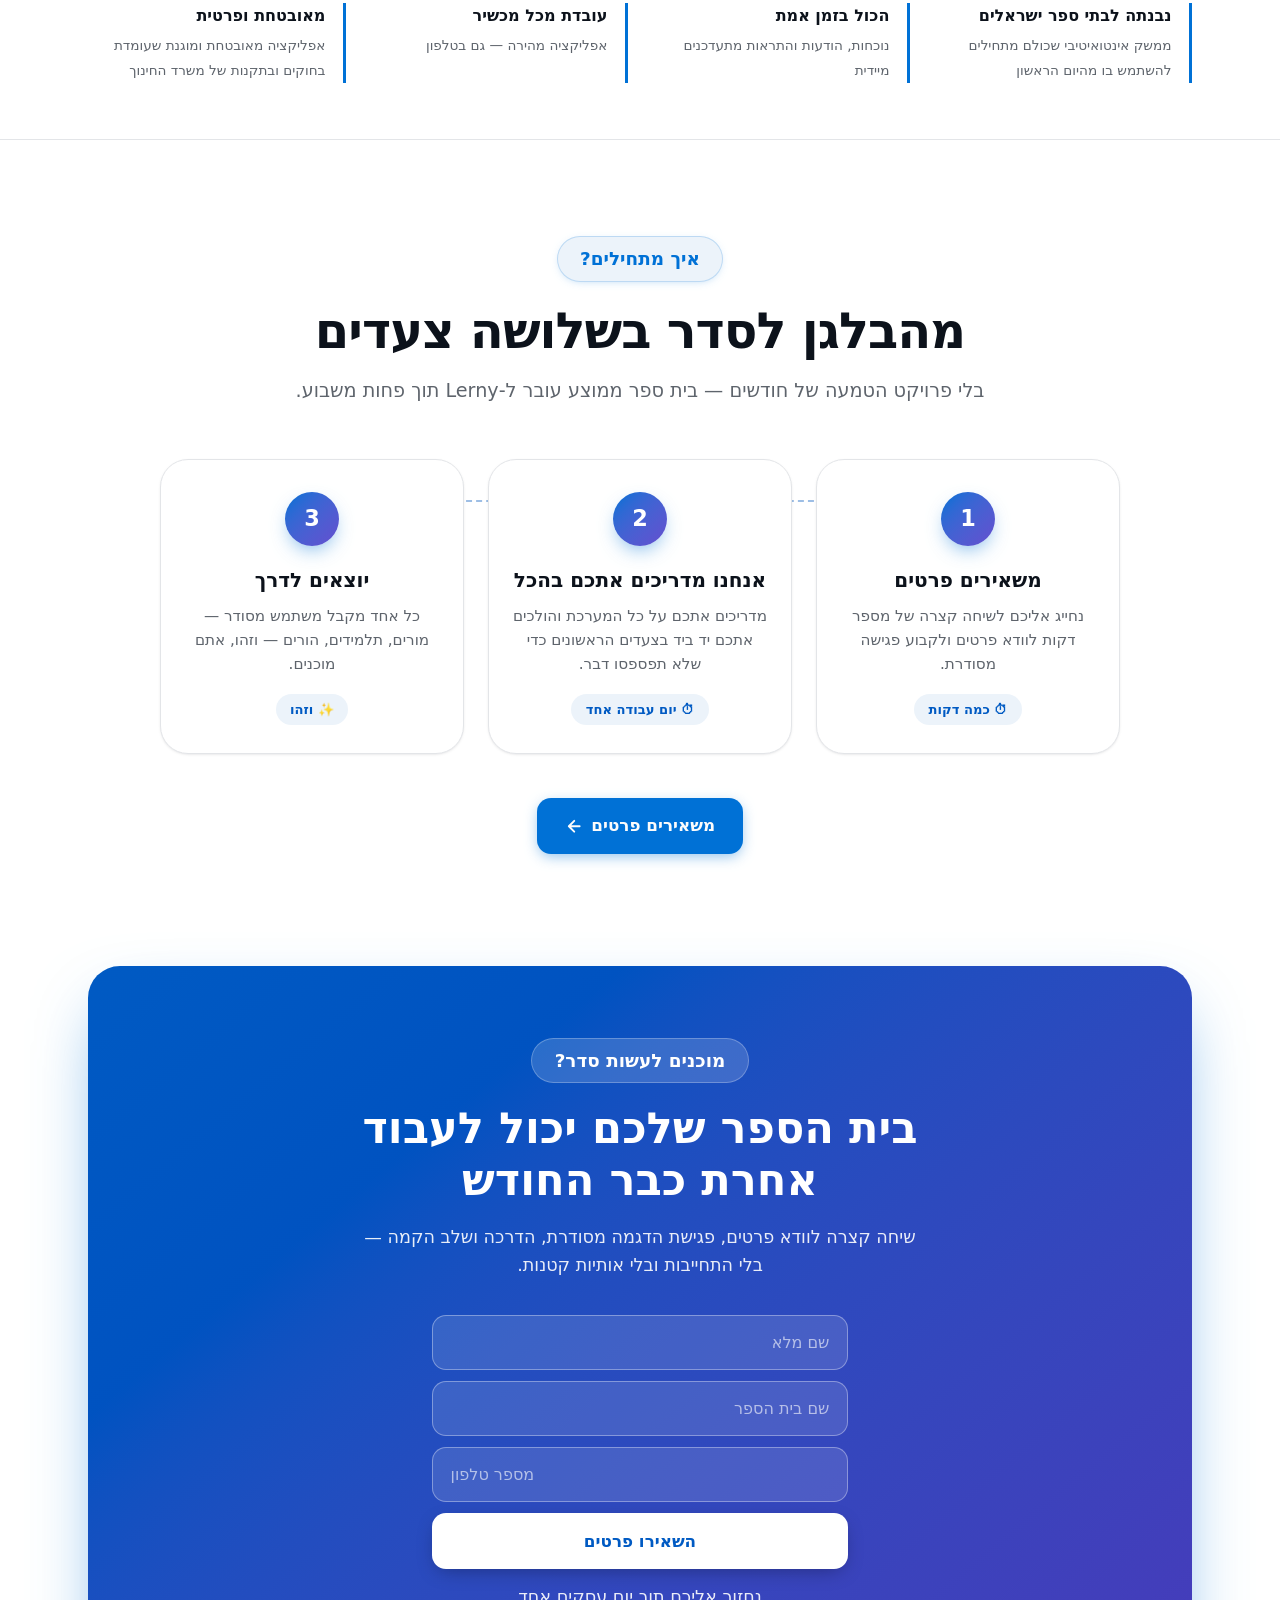
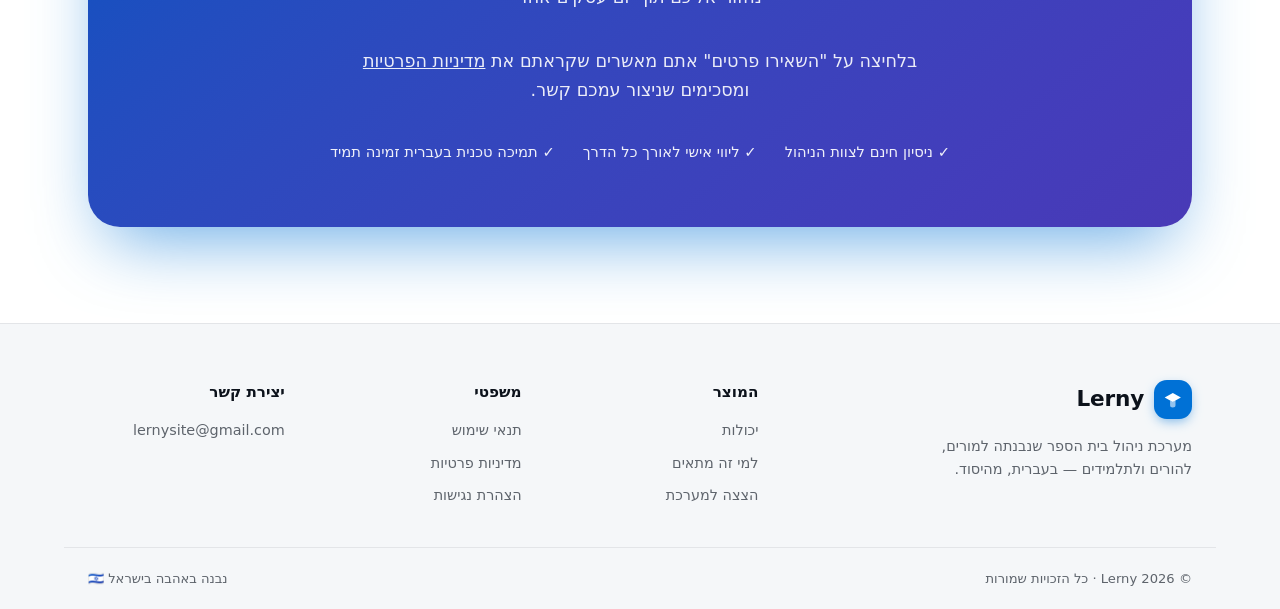
==== commit 525cc2a5: "Merge main; apply filled graduation cap logo everywhere" ====
--- a/index.html
+++ b/index.html
@@ -3,16 +3,24 @@
 <head>
   <meta charset="utf-8" />
   <meta name="viewport" content="width=device-width, initial-scale=1" />
+  <meta http-equiv="Content-Security-Policy" content="default-src 'self'; script-src 'self'; style-src 'self' 'unsafe-inline' https://fonts.googleapis.com; font-src https://fonts.gstatic.com; img-src 'self' data:; connect-src https://script.google.com https://script.googleusercontent.com; form-action 'self'; base-uri 'self'; object-src 'none'" />
+  <meta name="referrer" content="strict-origin-when-cross-origin" />
   <title>Lerny — כל בית הספר. מערכת אחת.</title>
   <meta name="description" content="Lerny מאחדת נוכחות, ציונים, הודעות להורים, שיעורי בית ומערכת שעות בפלטפורמה עברית אחת — מודרנית, פשוטה, ובנויה למורים." />
   <meta property="og:title" content="Lerny — מערכת ניהול בית ספר אחת לכל דבר" />
   <meta property="og:description" content="נוכחות, ציונים, הודעות, אישורי הורים ומערכת שעות — במקום אחד, בעברית, בזמן אמת." />
   <meta property="og:type" content="website" />
+  <meta property="og:url" content="https://lerny.site/" />
+  <meta property="og:locale" content="he_IL" />
+  <link rel="canonical" href="https://lerny.site/" />
   <link rel="preconnect" href="https://fonts.googleapis.com" />
   <link rel="preconnect" href="https://fonts.gstatic.com" crossorigin />
   <link href="https://fonts.googleapis.com/css2?family=Heebo:wght@400;500;600;700;800;900&display=swap" rel="stylesheet" />
   <link rel="stylesheet" href="styles.css" />
-  <link rel="icon" href="data:image/svg+xml,%3Csvg xmlns='http://www.w3.org/2000/svg' viewBox='0 0 32 32'%3E%3Crect width='32' height='32' rx='8' fill='%233B5CE6'/%3E%3Cpolygon points='16,6 28,12.7 16,19.3 4,12.7' fill='white'/%3E%3Cpath d='M12,17 L16,19.3 L20,17 L20,24 Q20,27 16,27 Q12,27 12,24 Z' fill='white' fill-opacity='.58'/%3E%3C/svg%3E" />
+  <link rel="icon" href="favicon.ico" sizes="any" />
+  <link rel="icon" type="image/png" sizes="32x32" href="favicon-32x32.png" />
+  <link rel="icon" type="image/png" sizes="16x16" href="favicon-16x16.png" />
+  <link rel="apple-touch-icon" href="apple-touch-icon.png" />
 </head>
 <body>
 
@@ -35,12 +43,10 @@
       <a href="#roles">למי זה מתאים</a>
       <a href="#preview">הצצה למערכת</a>
       <a href="#steps">איך מתחילים</a>
-      <a href="#pricing">תמחור</a>
     </nav>
 
     <div class="header-actions">
-      <a href="#pricing" class="btn btn-ghost">כניסה</a>
-      <a href="#pricing" class="btn btn-primary btn-sm">קבעו הדגמה</a>
+      <a href="#pricing" class="btn btn-primary btn-sm">השאירו פרטים</a>
       <button class="menu-toggle" id="menuToggle" aria-label="פתיחת תפריט" aria-expanded="false">
         <span></span><span></span><span></span>
       </button>
@@ -57,24 +63,8 @@
   </div>
 
   <div class="container hero-inner">
-    <div class="hero-copy reveal">
-      <div class="hero-badge">
-        <span class="pulse-dot"></span>
-        מערכת ניהול בית ספר · בעברית · בזמן אמת
-      </div>
+    <div class="hero-copy-top reveal">
       <h1>סוף לבלגן.<br /><span class="text-gradient">כל בית הספר</span> במערכת אחת.</h1>
-      <p class="hero-sub">
-        נוכחות, ציונים, הודעות להורים, שיעורי בית, אישורים דיגיטליים ומערכת שעות —
-        בפלטפורמה עברית אחת שנבנתה למורים, לא לבירוקרטים.
-      </p>
-      <div class="hero-ctas">
-        <a href="#pricing" class="btn btn-primary btn-lg">התחילו בחינם<svg viewBox="0 0 24 24" fill="none" stroke="currentColor" stroke-width="2.5" stroke-linecap="round" stroke-linejoin="round" aria-hidden="true"><path d="M19 12H5M12 19l-7-7 7-7"/></svg></a>
-        <a href="#preview" class="btn btn-outline btn-lg">הצצה למערכת</a>
-      </div>
-      <div class="hero-trust">
-        <svg viewBox="0 0 24 24" fill="none" stroke="currentColor" stroke-width="2" stroke-linecap="round" stroke-linejoin="round" aria-hidden="true"><path d="M20 13c0 5-3.5 7.5-7.66 8.95a1 1 0 0 1-.67-.01C7.5 20.5 4 18 4 13V6a1 1 0 0 1 1-1c2 0 4.5-1.2 6.24-2.72a1.17 1.17 0 0 1 1.52 0C14.51 3.81 17 5 19 5a1 1 0 0 1 1 1z"/><path d="m9 12 2 2 4-4"/></svg>
-        ללא התחייבות · התקנה תוך יום עבודה · ליווי מלא בעברית
-      </div>
     </div>
 
     <!-- Hand-built mockup of the actual app dashboard -->
@@ -82,7 +72,7 @@
       <div class="app-frame float-slow" id="appFrame">
         <div class="app-titlebar">
           <span class="tb-dot"></span><span class="tb-dot"></span><span class="tb-dot"></span>
-          <span class="tb-url">app.lerny.co.il</span>
+          <span class="tb-url">app.lerny.site</span>
         </div>
         <div class="app-body">
           <aside class="app-sidebar">
@@ -151,6 +141,21 @@
         <span><b>מערכת השעות עודכנה</b><i>שינוי לכיתה ה׳2 · עכשיו</i></span>
       </div>
     </div>
+
+    <div class="hero-copy-bot reveal">
+      <p class="hero-sub">
+        נוכחות, ציונים, הודעות להורים, שיעורי בית, אישורים דיגיטליים ומערכת שעות —
+        בפלטפורמה אחת שנבנתה למנהלים, מורים, תלמידים והורים.
+      </p>
+      <div class="hero-ctas">
+        <a href="#pricing" class="btn btn-primary btn-lg">התחילו בחינם<svg viewBox="0 0 24 24" fill="none" stroke="currentColor" stroke-width="2.5" stroke-linecap="round" stroke-linejoin="round" aria-hidden="true"><path d="M19 12H5M12 19l-7-7 7-7"/></svg></a>
+        <a href="#preview" class="btn btn-outline btn-lg">הצצה למערכת</a>
+      </div>
+      <div class="hero-trust">
+        <svg viewBox="0 0 24 24" fill="none" stroke="currentColor" stroke-width="2" stroke-linecap="round" stroke-linejoin="round" aria-hidden="true"><path d="M20 13c0 5-3.5 7.5-7.66 8.95a1 1 0 0 1-.67-.01C7.5 20.5 4 18 4 13V6a1 1 0 0 1 1-1c2 0 4.5-1.2 6.24-2.72a1.17 1.17 0 0 1 1.52 0C14.51 3.81 17 5 19 5a1 1 0 0 1 1 1z"/><path d="m9 12 2 2 4-4"/></svg>
+        ללא התחייבות · התקנה תוך יום עבודה · ליווי מלא בעברית
+      </div>
+    </div>
   </div>
 </section>
 
@@ -180,9 +185,8 @@
     <p class="stats-kicker reveal">ככה נראה סדר, במספרים</p>
     <div class="stats-grid reveal">
       <div class="stat"><b data-count="1">0</b><span>מערכת אחת במקום חמש</span></div>
-      <div class="stat"><b data-count="20">0</b><span>שניות לסימון נוכחות</span></div>
+      <div class="stat"><b data-count="2">0</b><span>דקות לסימון נוכחות</span></div>
       <div class="stat"><b data-count="0">0</b><span>טפסים מודפסים</span></div>
-      <div class="stat"><b data-count="100" data-suffix="%">0</b><span>עברית, מהיסוד</span></div>
     </div>
   </div>
 </section>
@@ -209,7 +213,7 @@
       <div class="problem-card reveal">
         <span class="problem-emoji">📅</span>
         <h3>שינויים שמגלים מאוחר מדי</h3>
-        <p>מילוי מקום? החלפת חדר? מגלים את זה רק בבוקר, מול הלוח בכניסה.</p>
+        <p>מילוי מקום? החלפת חדר? מגלים ישר בהודעה שקופצת בטלפון.</p>
       </div>
       <div class="problem-card reveal">
         <span class="problem-emoji">🐌</span>
@@ -243,7 +247,7 @@
           <svg viewBox="0 0 24 24" fill="none" stroke="currentColor" stroke-width="2" stroke-linecap="round" stroke-linejoin="round"><rect width="18" height="18" x="3" y="4" rx="2"/><path d="M16 2v4M8 2v4M3 10h18"/></svg>
         </span>
         <h3>מערכת שעות אוטומטית</h3>
-        <p>מילוי מקום, ביטול שיעור או החלפת חדר — מעדכנים פעם אחת, וכל המורים, התלמידים וההורים מקבלים התראה באותה שנייה. אף אחד לא מגיע יותר לכיתה הלא נכונה.</p>
+        <p>במקום לזכור לבד מי פנוי/ה, מי שובץ/ה, וכמה שעות חסרות לכל מורה — בנייה חכמה שחוסכת שעות ארוכות.</p>
       </article>
 
       <article class="feature-card reveal">
@@ -251,7 +255,7 @@
           <svg viewBox="0 0 24 24" fill="none" stroke="currentColor" stroke-width="2" stroke-linecap="round" stroke-linejoin="round"><path d="M11 18H3M15 18h.01M3 12h12M3 6h18"/><path d="m17 14 2 2 4-4" /></svg>
         </span>
         <h3>נוכחות בזמן אמת</h3>
-        <p>סימון מהטלפון תוך 20 שניות, וההורים מקבלים עדכון מיידי על חיסור.</p>
+        <p>סימון מהטלפון תוך 2 דקות, וההורים מקבלים עדכון מיידי על חיסור.</p>
       </article>
 
       <article class="feature-card reveal">
@@ -259,7 +263,7 @@
           <svg viewBox="0 0 24 24" fill="none" stroke="currentColor" stroke-width="2" stroke-linecap="round" stroke-linejoin="round"><path d="M21 15a2 2 0 0 1-2 2H7l-4 4V5a2 2 0 0 1 2-2h14a2 2 0 0 1 2 2z"/></svg>
         </span>
         <h3>הודעות להורים</h3>
-        <p>ערוץ רשמי במקום וואטסאפ: רואים מי קרא, שולחים לכיתה או לשכבה, והכול מתועד.</p>
+        <p>מקבלים התראה מיידית לגבי כל מה שחשוב — בלי שההודעה תעלם מאחורי 70 הודעות בווצאפ.</p>
       </article>
 
       <article class="feature-card reveal">
@@ -275,7 +279,7 @@
           <svg viewBox="0 0 24 24" fill="none" stroke="currentColor" stroke-width="2" stroke-linecap="round" stroke-linejoin="round"><path d="M22 10v6M2 10l10-5 10 5-10 5z"/><path d="M6 12v5c3 3 9 3 12 0v-5"/></svg>
         </span>
         <h3>ציונים והערכות</h3>
-        <p>מחוון אחיד, הזנה מהירה ותעודות במקום אחד — בלי חישובים ידניים בסוף הסמסטר.</p>
+        <p>מחוון אחיד, הזנה מהירה ותעודות במקום אחד — בלי חישובים ידניים בסוף המחצית.</p>
       </article>
 
       <article class="feature-card reveal">
@@ -336,11 +340,11 @@
             <li>נוכחות, ציונים ושיעורי בית — הכול מהטלפון, גם באמצע שיעור</li>
             <li>הודעה אחת להורי הכיתה במקום עשרות הודעות פרטיות</li>
             <li>אישורי הורים נסגרים לבד — בלי לרדוף אחרי טפסים</li>
-            <li>תזכורות אוטומטיות להורים — המערכת רודפת במקומך</li>
+            <li>דוחות נוכחות ותובנות לימודיות — מוכנים בלחיצה אחת</li>
           </ul>
         </div>
         <div class="role-stat">
-          <b>20 שניות</b>
+          <b>2 דקות</b>
           <span>מהרגע שנכנסים לכיתה ועד שהנוכחות מסומנת וההורים מעודכנים</span>
         </div>
       </div>
@@ -349,10 +353,10 @@
         <div class="role-text">
           <h3>סוף־סוף יודעים מה קורה בבית הספר</h3>
           <ul>
-            <li>עדכון מיידי על נוכחות, ציונים והודעות — בלי לחפש בקבוצות</li>
+            <li>עדכון מיידי על נוכחות, ציונים והודעות — בלי לחייג לבית הספר</li>
             <li>חתימה דיגיטלית על אישורים תוך שניות, מכל מקום</li>
             <li>מערכת השעות ושיעורי הבית של הילד — תמיד בכיס</li>
-            <li>ערוץ ישיר מול המחנכת, בלי לשתף מספר אישי</li>
+            <li>כל ההתכתבות הרשמית עם בית הספר — מסודרת ומתועדת במקום אחד</li>
           </ul>
         </div>
         <div class="role-stat">
@@ -368,12 +372,12 @@
             <li>מערכת שעות מעודכנת — כולל שינויים של הרגע האחרון</li>
             <li>שיעורי בית ומועדי הגשה במקום אחד, עם תזכורות</li>
             <li>ציונים והערכות ברגע שהם מתפרסמים</li>
-            <li>מרחב כיתתי עם כל החומרים והקבצים</li>
+            <li>עדכונים מהמחנכת — ישירות לטלפון, בלי לפספס כלום</li>
           </ul>
         </div>
         <div class="role-stat">
           <b>מקום אחד</b>
-          <span>מערכת, שיעורי בית, ציונים וחומרים — פותחים בבוקר ויודעים הכול</span>
+          <span>מערכת, שיעורי בית, ציונים ועדכונים — פותחים בבוקר ויודעים הכול</span>
         </div>
       </div>
     </div>
@@ -386,7 +390,7 @@
     <div class="section-head section-head-light reveal">
       <span class="eyebrow eyebrow-light">הצצה למערכת</span>
       <h2>מערכת שכיף לפתוח בבוקר</h2>
-      <p class="section-sub">עיצוב נקי, עברית מימין לשמאל באמת, וכל פעולה במרחק שתי לחיצות.</p>
+      <p class="section-sub">עיצוב נקי ואינטואיטיבי, וכל פעולה במרחק שתי לחיצות.</p>
     </div>
 
     <div class="preview-grid">
@@ -483,10 +487,10 @@
 <!-- ===== Differentiators strip ===== -->
 <section class="diff">
   <div class="container diff-grid">
-    <div class="diff-item reveal"><b>עברית ו-RTL מהיסוד</b><span>לא תרגום של מוצר זר — מערכת שנולדה בעברית</span></div>
+    <div class="diff-item reveal"><b>נבנתה לבתי ספר ישראלים</b><span>ממשק אינטואיטיבי שכולם מתחילים להשתמש בו מהיום הראשון</span></div>
     <div class="diff-item reveal"><b>הכול בזמן אמת</b><span>נוכחות, הודעות והתראות מתעדכנים מיידית</span></div>
-    <div class="diff-item reveal"><b>עובדת מכל מכשיר</b><span>אפליקציית ווב מהירה — גם בטלפון של המורה בכיתה</span></div>
-    <div class="diff-item reveal"><b>מאובטחת ופרטית</b><span>עומדת בדרישות חוק הגנת הפרטיות ותיקון 13</span></div>
+    <div class="diff-item reveal"><b>עובדת מכל מכשיר</b><span>אפליקציה מהירה — גם בטלפון</span></div>
+    <div class="diff-item reveal"><b>מאובטחת ופרטית</b><span>אפליקציה מאובטחת ומוגנת שעומדת בחוקים ובתקנות של משרד החינוך</span></div>
   </div>
 </section>
 
@@ -502,26 +506,26 @@
     <div class="steps-grid">
       <div class="step-card reveal">
         <span class="step-num">1</span>
-        <h3>קובעים הדגמה</h3>
-        <p>שיחה אישית של 30 דקות אונליין. רואים את המערכת בפעולה ושואלים כל מה שבא.</p>
-        <span class="step-time">⏱ 30 דקות</span>
+        <h3>משאירים פרטים</h3>
+        <p>נחייג אליכם לשיחה קצרה של מספר דקות לוודא פרטים ולקבוע פגישה מסודרת.</p>
+        <span class="step-time">⏱ כמה דקות</span>
       </div>
       <div class="step-card reveal">
         <span class="step-num">2</span>
-        <h3>אנחנו מקימים הכול</h3>
-        <p>מייבאים כיתות, תלמידים וצוות מהמערכת הקיימת. אתם לא מקלידים כלום.</p>
+        <h3>אנחנו מדריכים אתכם בהכל</h3>
+        <p>מדריכים אתכם על כל המערכת והולכים אתכם יד ביד בצעדים הראשונים כדי שלא תפספסו דבר.</p>
         <span class="step-time">⏱ יום עבודה אחד</span>
       </div>
       <div class="step-card reveal">
         <span class="step-num">3</span>
         <h3>יוצאים לדרך</h3>
-        <p>הצוות מקבל הדרכה קצרה בעברית, ההורים מצטרפים בקליק — וזהו, יש סדר.</p>
+        <p>כל אחד מקבל משתמש מסודר — מורים, תלמידים, הורים — וזהו, אתם מוכנים.</p>
         <span class="step-time">✨ וזהו</span>
       </div>
     </div>
 
     <div class="steps-cta reveal">
-      <a href="#pricing" class="btn btn-primary btn-lg">מתחילים את צעד 1<svg viewBox="0 0 24 24" fill="none" stroke="currentColor" stroke-width="2.5" stroke-linecap="round" stroke-linejoin="round" aria-hidden="true"><path d="M19 12H5M12 19l-7-7 7-7"/></svg></a>
+      <a href="#pricing" class="btn btn-primary btn-lg">משאירים פרטים<svg viewBox="0 0 24 24" fill="none" stroke="currentColor" stroke-width="2.5" stroke-linecap="round" stroke-linejoin="round" aria-hidden="true"><path d="M19 12H5M12 19l-7-7 7-7"/></svg></a>
     </div>
   </div>
 </section>
@@ -533,18 +537,22 @@
       <div class="pricing-bg" aria-hidden="true"></div>
       <span class="eyebrow eyebrow-light">מוכנים לעשות סדר?</span>
       <h2>בית הספר שלכם יכול לעבוד אחרת כבר החודש</h2>
-      <p>הדגמה אישית של 30 דקות, הקמה מלאה תוך יום עבודה, וליווי צמוד בעברית — בלי התחייבות ובלי אותיות קטנות.</p>
+      <p>שיחה קצרה לוודא פרטים, פגישת הדגמה מסודרת, הדרכה ושלב הקמה — בלי התחייבות ובלי אותיות קטנות.</p>
 
       <form class="cta-form" id="ctaForm">
-        <input type="tel" inputmode="tel" placeholder="מספר הטלפון של בית הספר" aria-label="מספר טלפון" pattern="[0-9\-\+\s]{7,15}" required />
-        <button type="submit" class="btn btn-light btn-lg">קבעו הדגמה חינם</button>
+        <input type="text" id="fieldName" placeholder="שם מלא" aria-label="שם מלא" maxlength="80" autocomplete="name" required />
+        <input type="text" id="fieldSchool" placeholder="שם בית הספר" aria-label="שם בית הספר" maxlength="120" autocomplete="organization" required />
+        <input type="tel" id="fieldPhone" inputmode="tel" placeholder="מספר טלפון" aria-label="מספר טלפון" pattern="[0-9\-\+\s]{7,15}" maxlength="15" autocomplete="tel" required />
+        <input type="text" id="fieldCompany" name="company" tabindex="-1" autocomplete="off" aria-hidden="true" class="hp-field" />
+        <button type="submit" class="btn btn-light btn-lg">השאירו פרטים</button>
       </form>
-      <p class="form-note" id="formNote">נחזור אליכם תוך יום עסקים אחד · המחיר מותאם לגודל בית הספר</p>
+      <p class="form-note" id="formNote">נחזור אליכם תוך יום עסקים אחד</p>
+      <p class="form-consent">בלחיצה על "השאירו פרטים" אתם מאשרים שקראתם את <a href="privacy.html">מדיניות הפרטיות</a> ומסכימים שניצור עמכם קשר.</p>
 
       <div class="pricing-points">
         <span>✓ ניסיון חינם לצוות הניהול</span>
-        <span>✓ הדרכת מורים כלולה</span>
-        <span>✓ ייבוא נתונים מהמערכת הקיימת</span>
+        <span>✓ ליווי אישי לאורך כל הדרך</span>
+        <span>✓ תמיכה טכנית בעברית זמינה תמיד</span>
       </div>
     </div>
   </div>
@@ -567,18 +575,16 @@
       <a href="#features">יכולות</a>
       <a href="#roles">למי זה מתאים</a>
       <a href="#preview">הצצה למערכת</a>
-      <a href="#pricing">תמחור</a>
     </div>
     <div class="footer-col">
       <b>משפטי</b>
-      <a href="#">תנאי שימוש</a>
-      <a href="#">מדיניות פרטיות</a>
-      <a href="#">נגישות</a>
+      <a href="terms.html">תנאי שימוש</a>
+      <a href="privacy.html">מדיניות פרטיות</a>
+      <a href="accessibility.html">הצהרת נגישות</a>
     </div>
     <div class="footer-col">
       <b>יצירת קשר</b>
-      <a href="mailto:hello@lerny.co.il">hello@lerny.co.il</a>
-      <a href="tel:+97230000000">03-000-0000</a>
+      <a href="mailto:lernysite@gmail.com">lernysite@gmail.com</a>
     </div>
   </div>
   <div class="container footer-bottom">
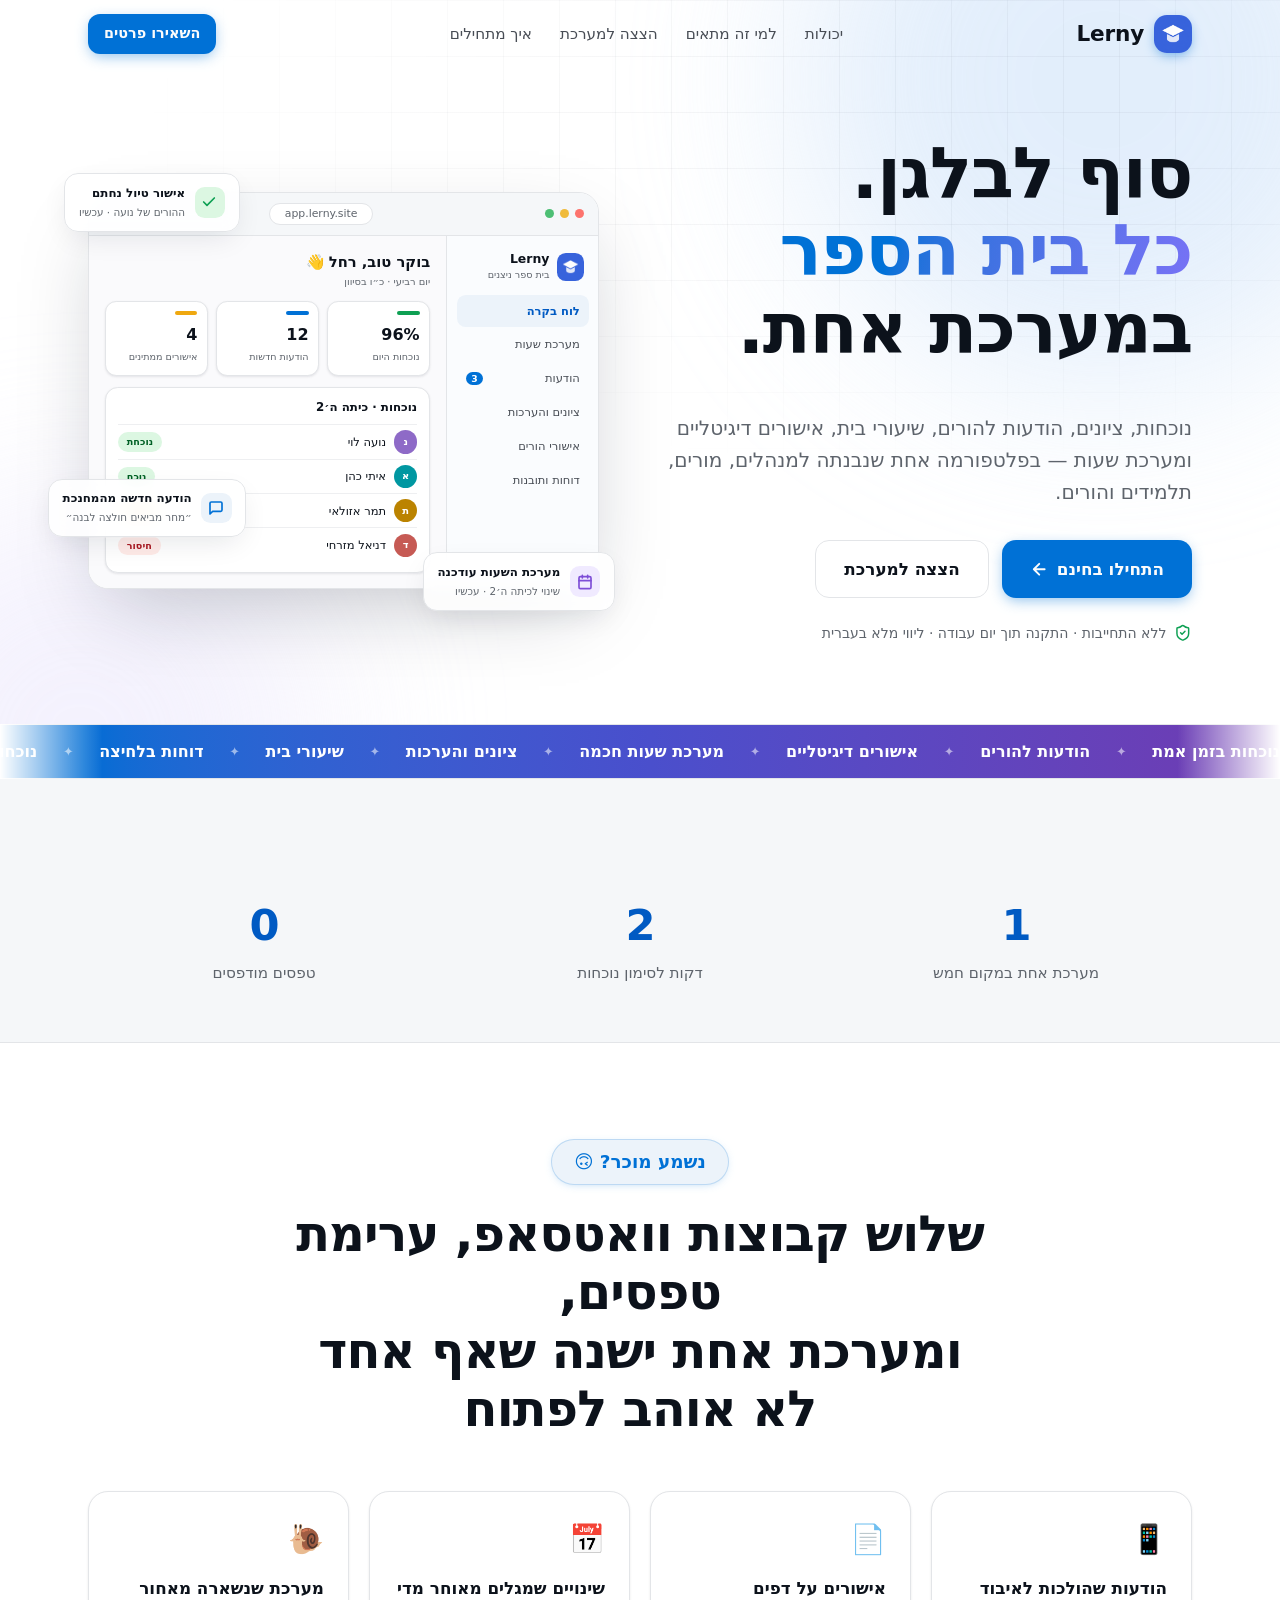
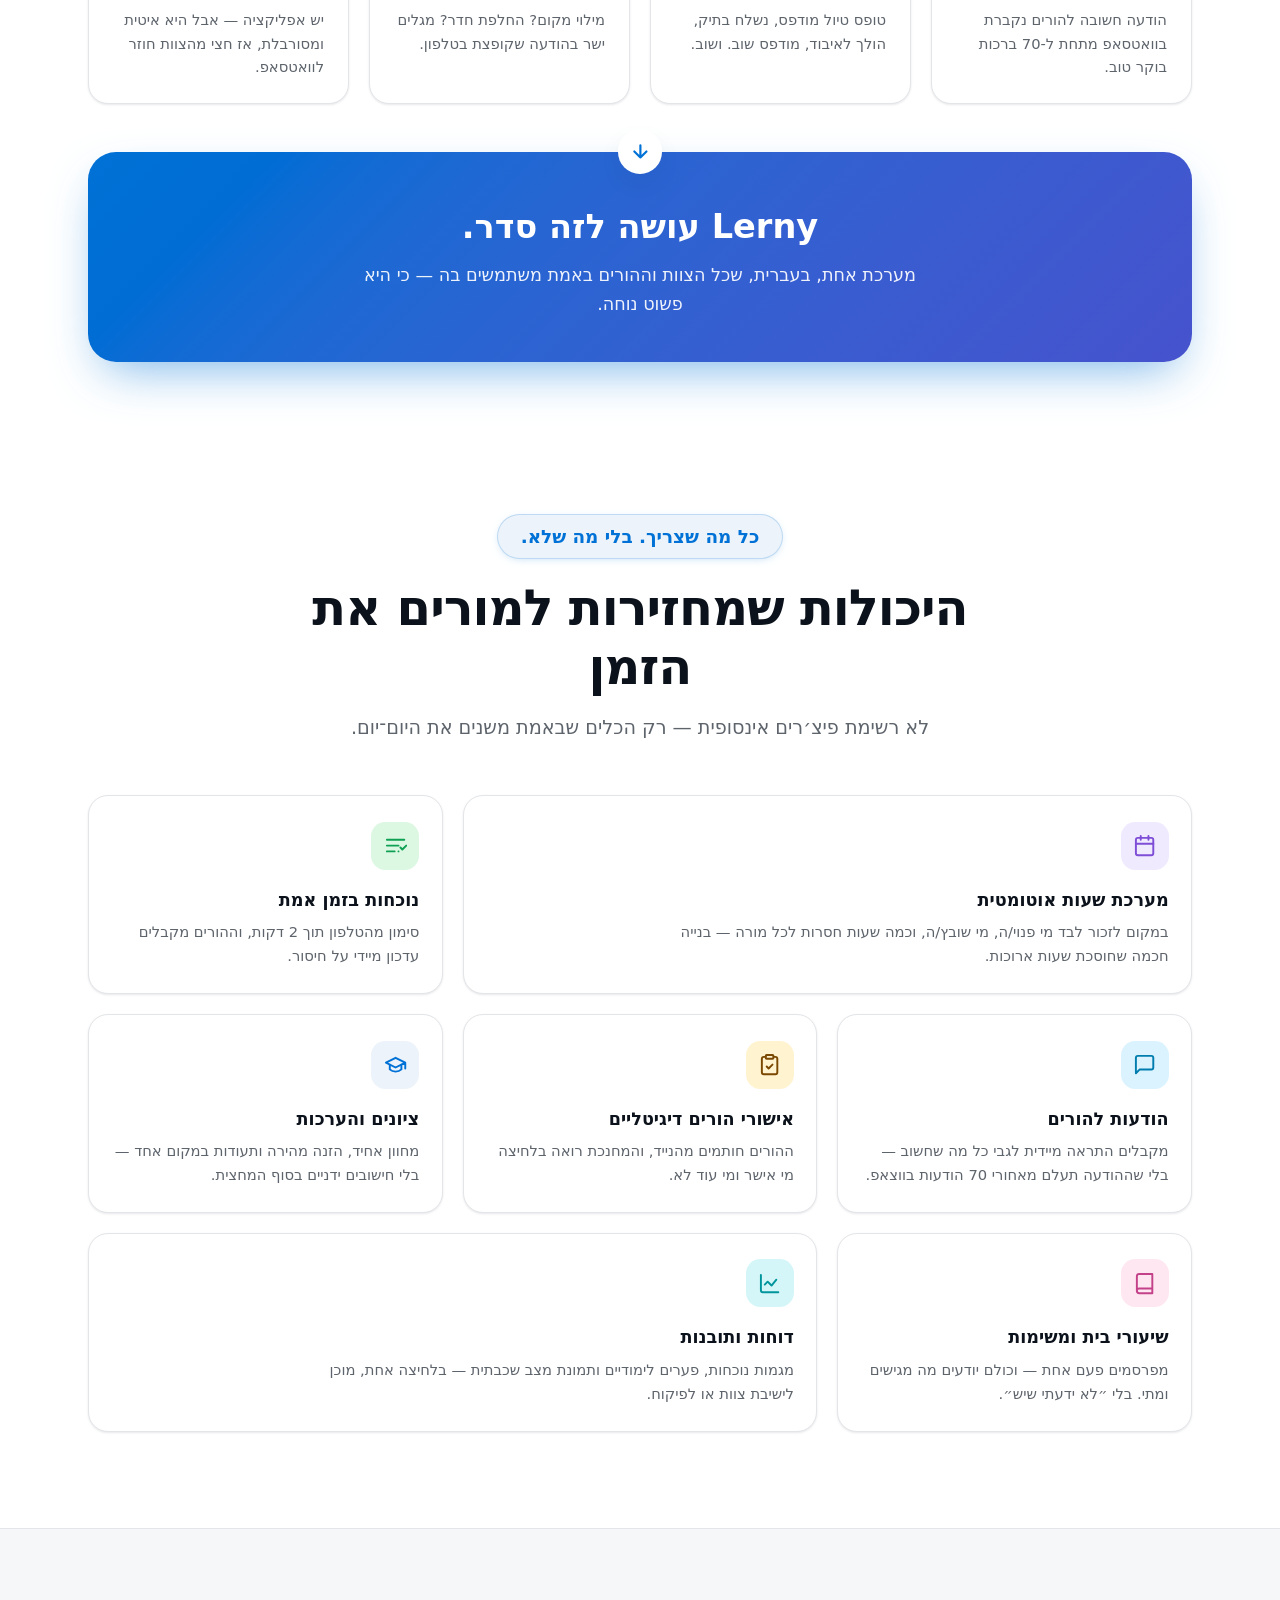
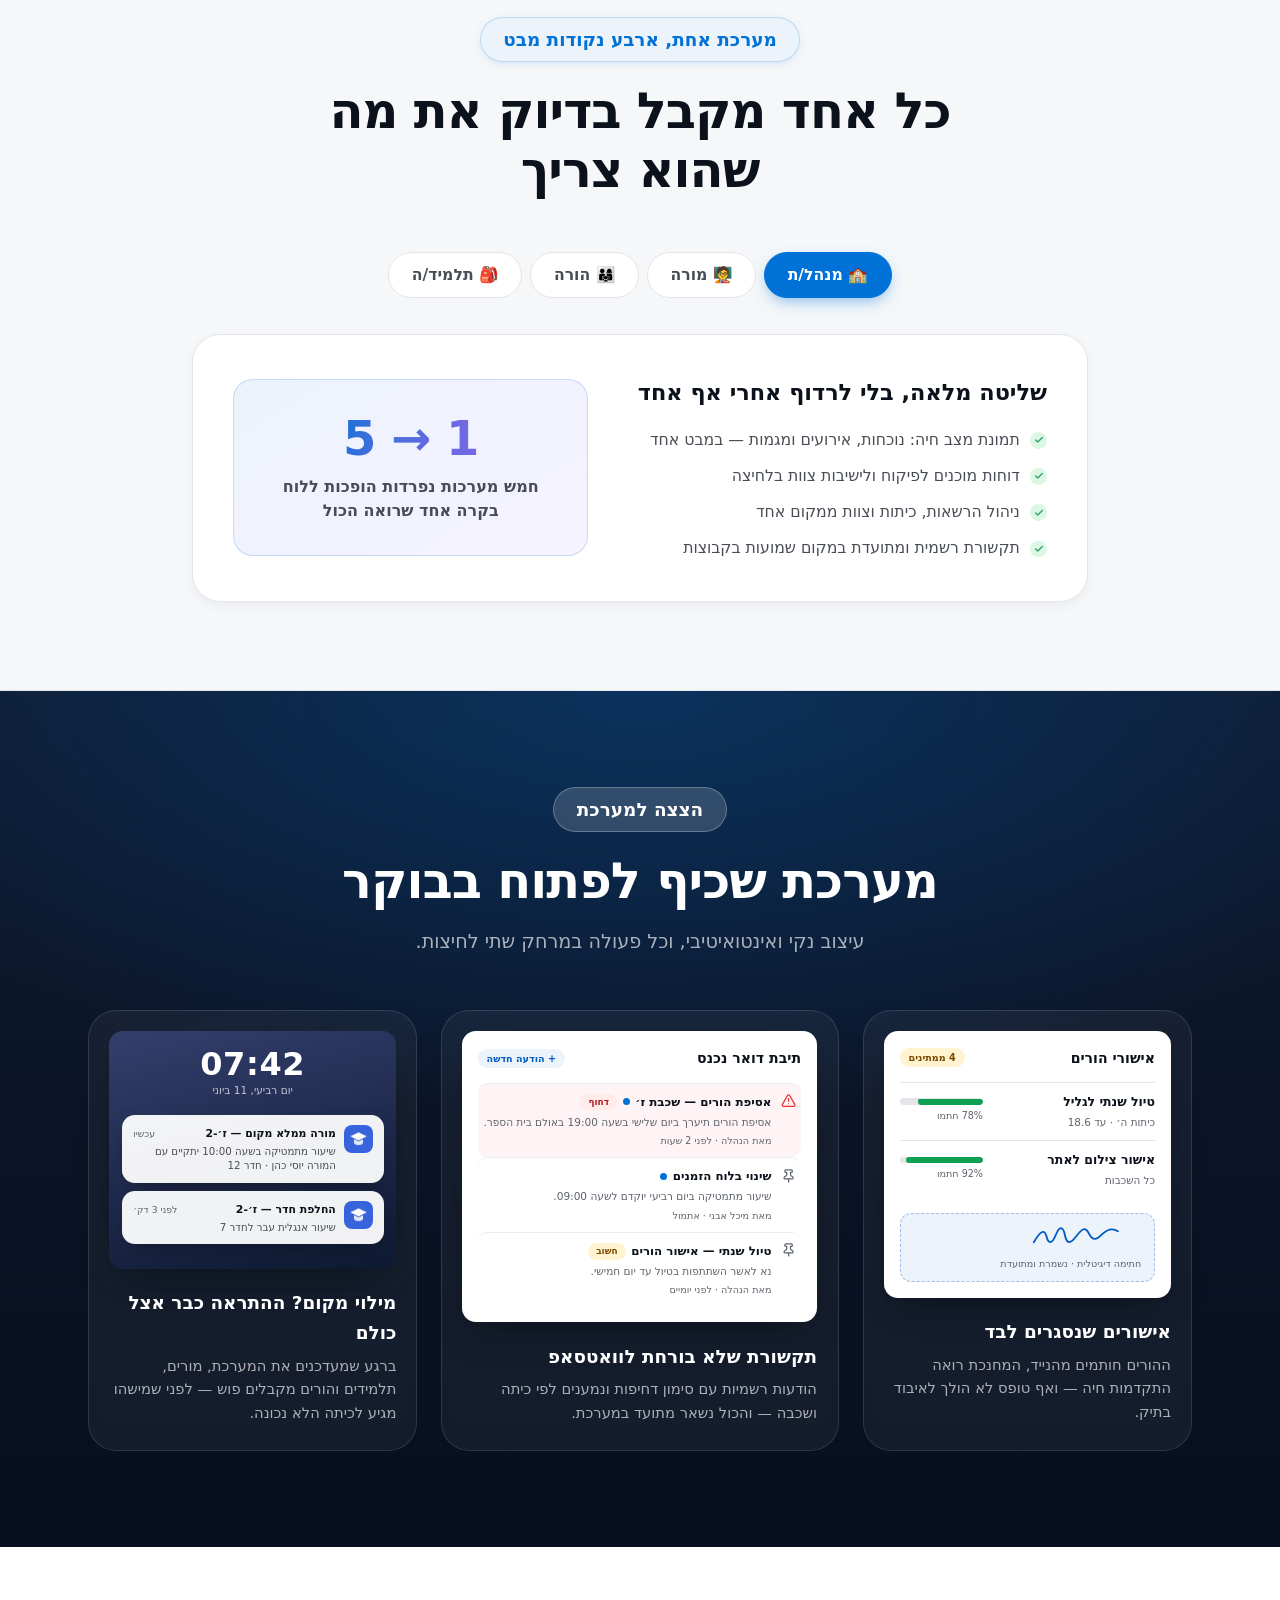
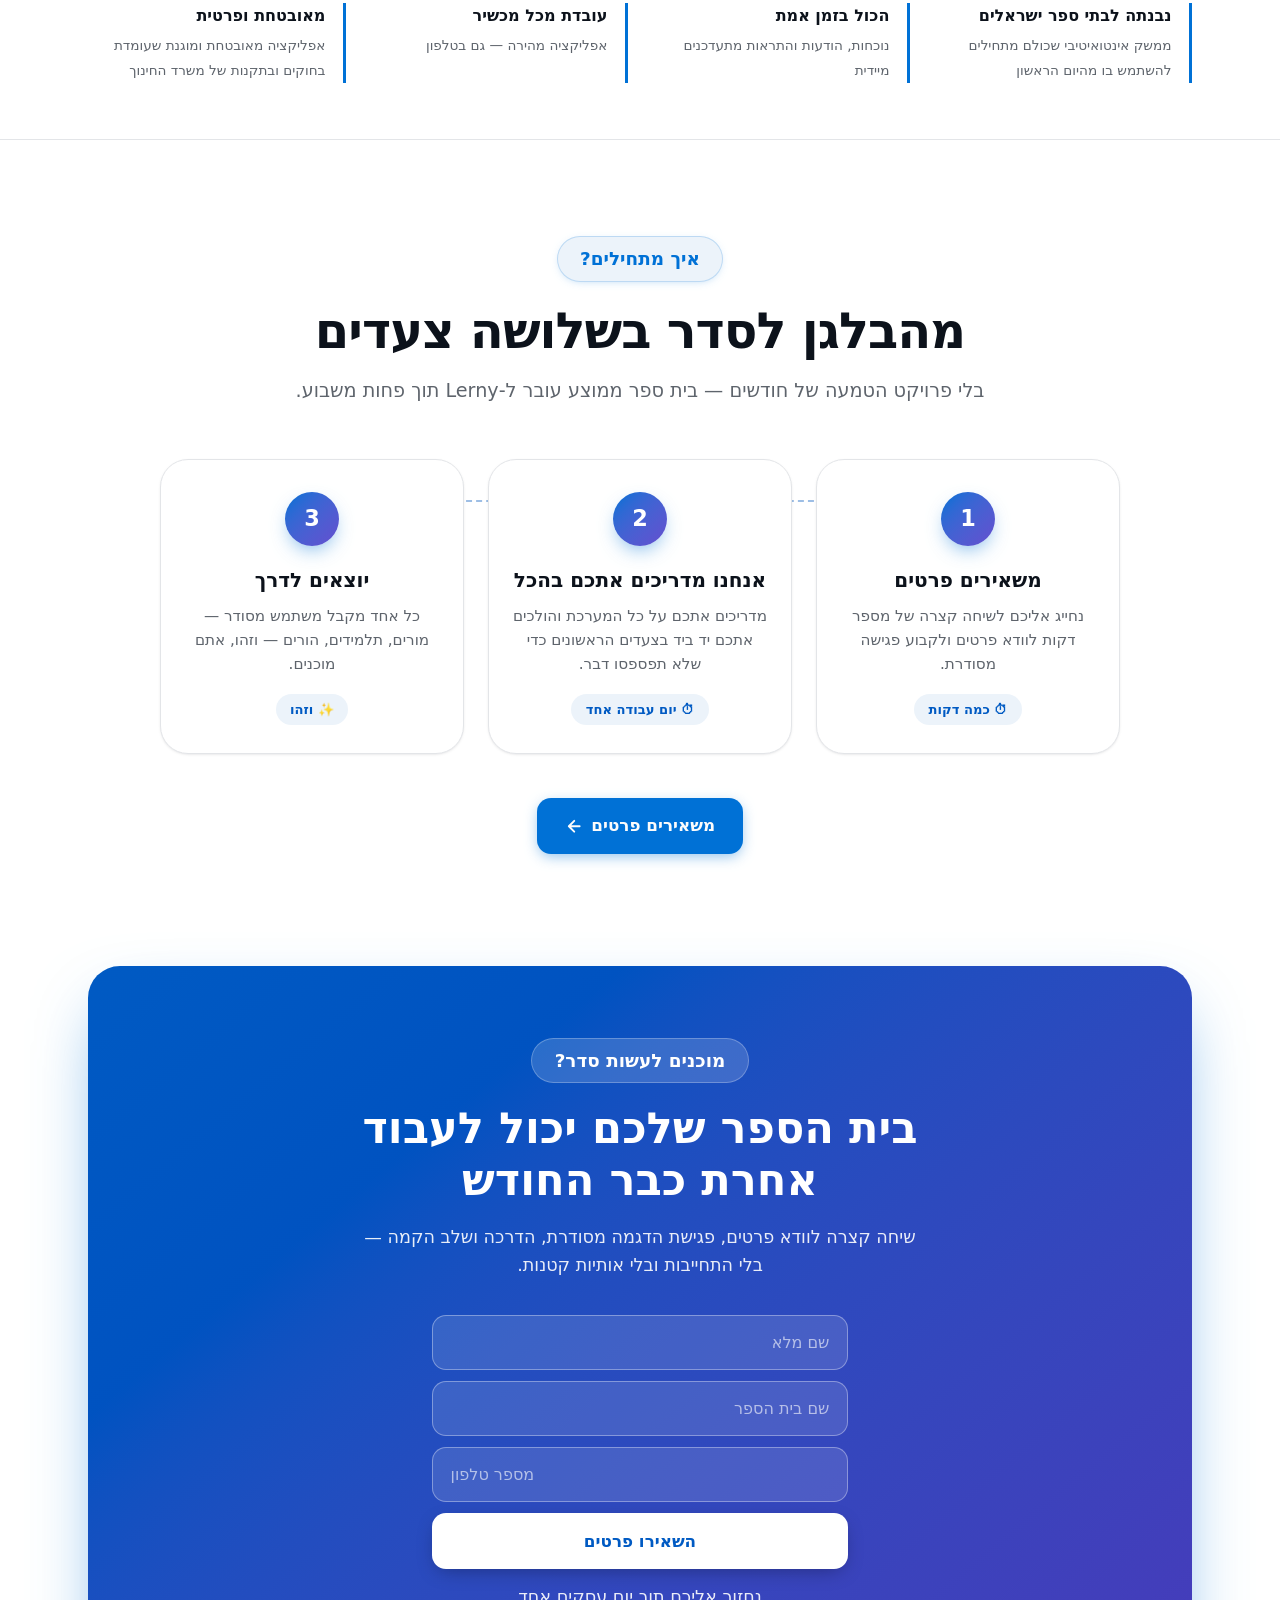
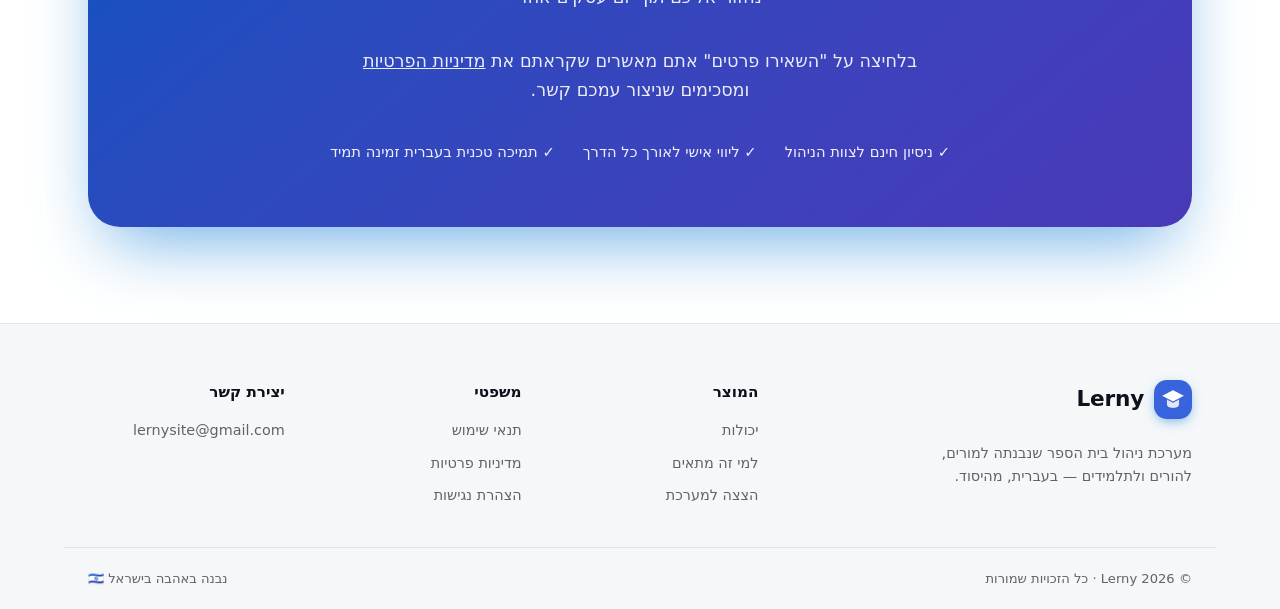
==== commit 6ec64914: "Use real favicon.png logo image instead of recreated SVG" ====
--- a/index.html
+++ b/index.html
@@ -30,10 +30,7 @@
   <div class="container header-inner">
     <a href="#" class="brand" aria-label="Lerny — דף הבית">
       <span class="brand-mark">
-        <svg viewBox="0 0 24 24" xmlns="http://www.w3.org/2000/svg" aria-hidden="true">
-          <polygon points="12,4.5 21,9.5 12,14.5 3,9.5" fill="white"/>
-          <path d="M9,12.5 L12,14.5 L15,12.5 L15,18 Q15,20.5 12,20.5 Q9,20.5 9,18 Z" fill="white" fill-opacity="0.58"/>
-        </svg>
+        <img src="favicon.png" alt="" aria-hidden="true" />
       </span>
       <span class="brand-name">Lerny</span>
     </a>
@@ -78,7 +75,7 @@
           <aside class="app-sidebar">
             <div class="app-logo">
               <span class="app-logo-mark">
-                <svg viewBox="0 0 24 24" xmlns="http://www.w3.org/2000/svg"><polygon points="12,4.5 21,9.5 12,14.5 3,9.5" fill="white"/><path d="M9,12.5 L12,14.5 L15,12.5 L15,18 Q15,20.5 12,20.5 Q9,20.5 9,18 Z" fill="white" fill-opacity="0.58"/></svg>
+                <img src="favicon.png" alt="" aria-hidden="true" />
               </span>
               <span>
                 <b>Lerny</b>
@@ -459,7 +456,7 @@
             <div class="push-date">יום רביעי, 11 ביוני</div>
             <div class="push-note">
               <span class="push-app">
-                <svg viewBox="0 0 24 24" xmlns="http://www.w3.org/2000/svg"><polygon points="12,4.5 21,9.5 12,14.5 3,9.5" fill="white"/><path d="M9,12.5 L12,14.5 L15,12.5 L15,18 Q15,20.5 12,20.5 Q9,20.5 9,18 Z" fill="white" fill-opacity="0.58"/></svg>
+                <img src="favicon.png" alt="" aria-hidden="true" />
               </span>
               <span class="push-text">
                 <b>מורה ממלא מקום — ז׳-2<i>עכשיו</i></b>
@@ -468,7 +465,7 @@
             </div>
             <div class="push-note">
               <span class="push-app">
-                <svg viewBox="0 0 24 24" xmlns="http://www.w3.org/2000/svg"><polygon points="12,4.5 21,9.5 12,14.5 3,9.5" fill="white"/><path d="M9,12.5 L12,14.5 L15,12.5 L15,18 Q15,20.5 12,20.5 Q9,20.5 9,18 Z" fill="white" fill-opacity="0.58"/></svg>
+                <img src="favicon.png" alt="" aria-hidden="true" />
               </span>
               <span class="push-text">
                 <b>החלפת חדר — ז׳-2<i>לפני 3 דק׳</i></b>
@@ -564,7 +561,7 @@
     <div class="footer-brand">
       <a href="#" class="brand">
         <span class="brand-mark">
-          <svg viewBox="0 0 24 24" xmlns="http://www.w3.org/2000/svg" aria-hidden="true"><polygon points="12,4.5 21,9.5 12,14.5 3,9.5" fill="white"/><path d="M9,12.5 L12,14.5 L15,12.5 L15,18 Q15,20.5 12,20.5 Q9,20.5 9,18 Z" fill="white" fill-opacity="0.58"/></svg>
+          <img src="favicon.png" alt="" aria-hidden="true" />
         </span>
         <span class="brand-name">Lerny</span>
       </a>
--- a/styles.css
+++ b/styles.css
@@ -148,11 +148,10 @@
   width: 2.4rem;
   height: 2.4rem;
   border-radius: 0.8rem;
-  background: var(--primary);
-  color: var(--primary-fg);
+  overflow: hidden;
   box-shadow: 0 4px 12px -2px color-mix(in oklab, var(--primary) 50%, transparent);
 }
-.brand-mark svg { width: 1.35rem; height: 1.35rem; }
+.brand-mark img { width: 100%; height: 100%; object-fit: cover; display: block; }
 .brand-name { font-size: 1.35rem; font-weight: 800; letter-spacing: -0.01em; }
 
 .main-nav { display: flex; gap: 1.75rem; }
@@ -341,9 +340,9 @@
   display: inline-flex; align-items: center; justify-content: center;
   width: 1.7rem; height: 1.7rem;
   border-radius: 0.55rem;
-  background: var(--primary); color: white;
-}
-.app-logo-mark svg { width: 1rem; height: 1rem; }
+  overflow: hidden;
+}
+.app-logo-mark img { width: 100%; height: 100%; object-fit: cover; display: block; }
 .app-logo b { display: block; font-size: 0.78rem; line-height: 1.2; }
 .app-logo i { display: block; font-style: normal; font-size: 0.6rem; color: var(--muted); }
 .app-nav { display: flex; flex-direction: column; gap: 2px; }
@@ -923,11 +922,10 @@
   justify-content: center;
   width: 1.8rem; height: 1.8rem;
   border-radius: 0.5rem;
-  background: var(--primary);
-  color: white;
+  overflow: hidden;
   flex-shrink: 0;
 }
-.push-app svg { width: 1.05rem; height: 1.05rem; }
+.push-app img { width: 100%; height: 100%; object-fit: cover; display: block; }
 .push-text { flex: 1; min-width: 0; }
 .push-text > b {
   display: flex;
